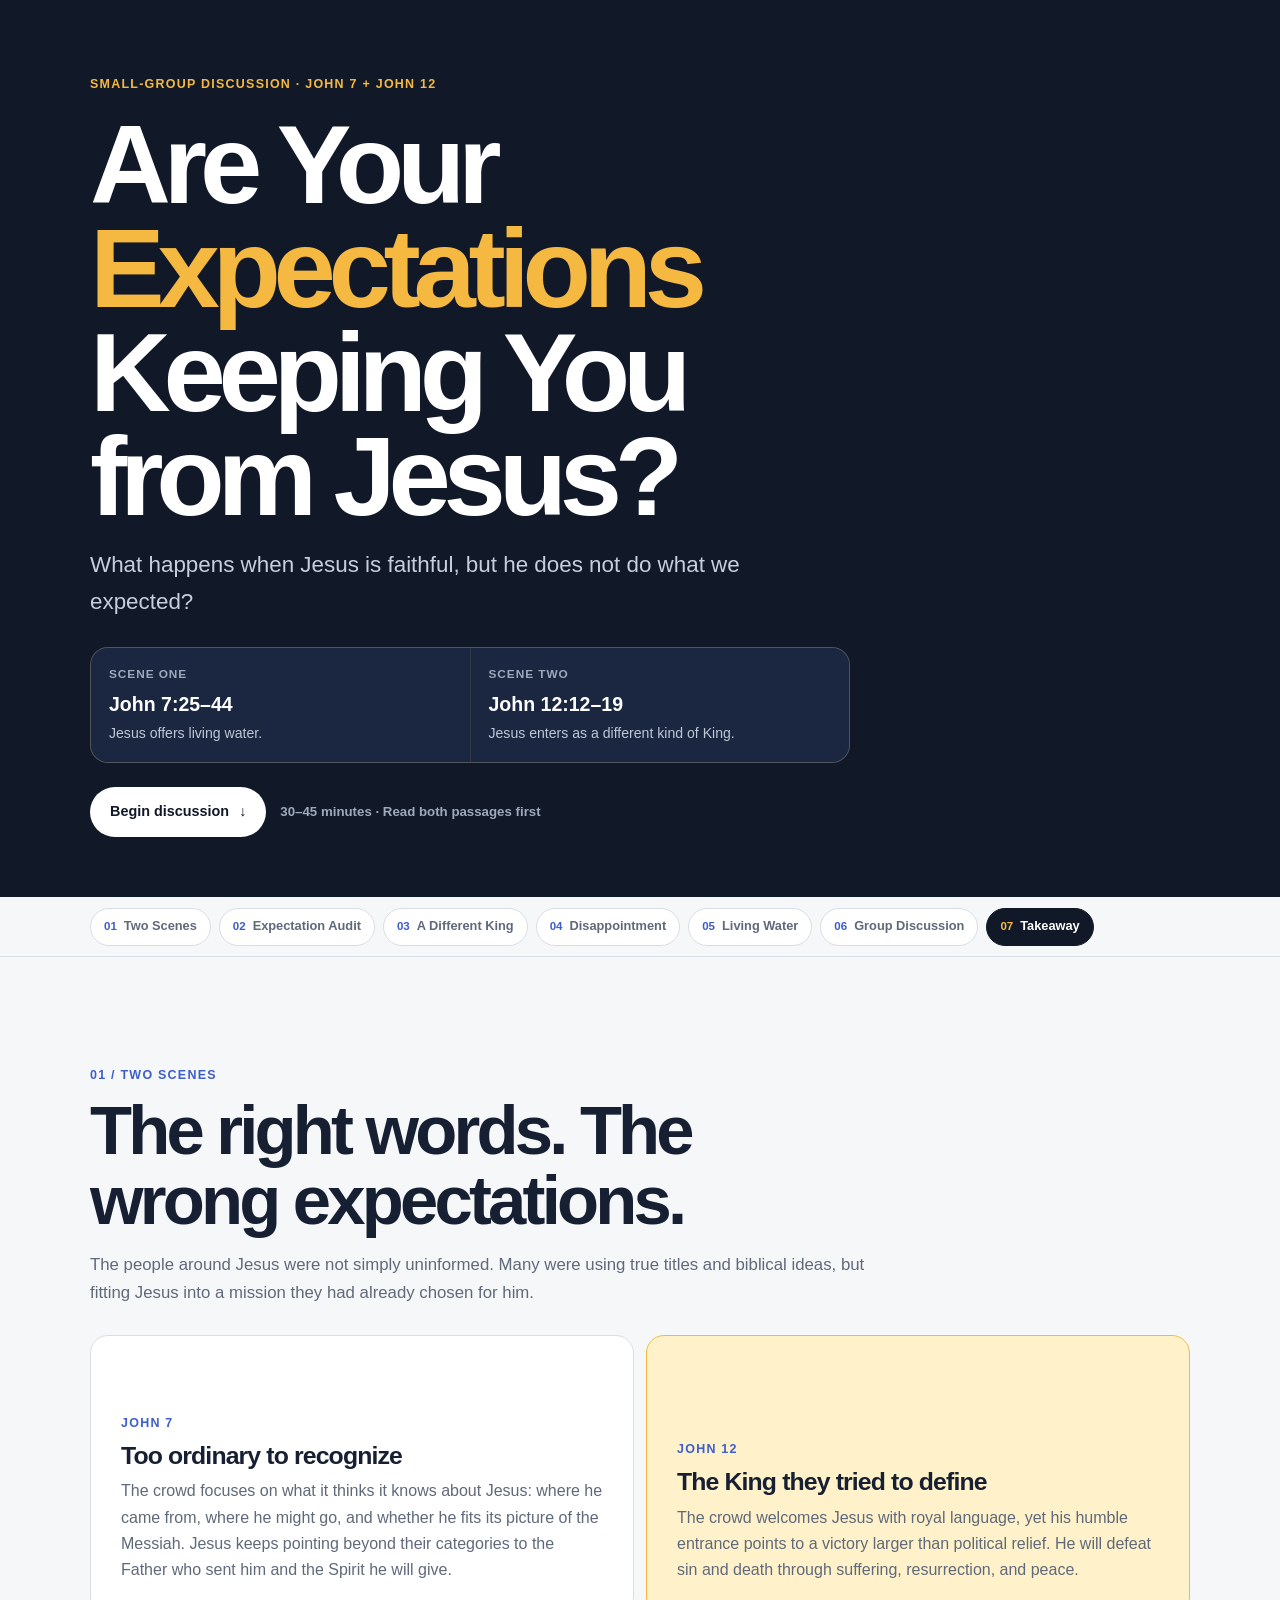
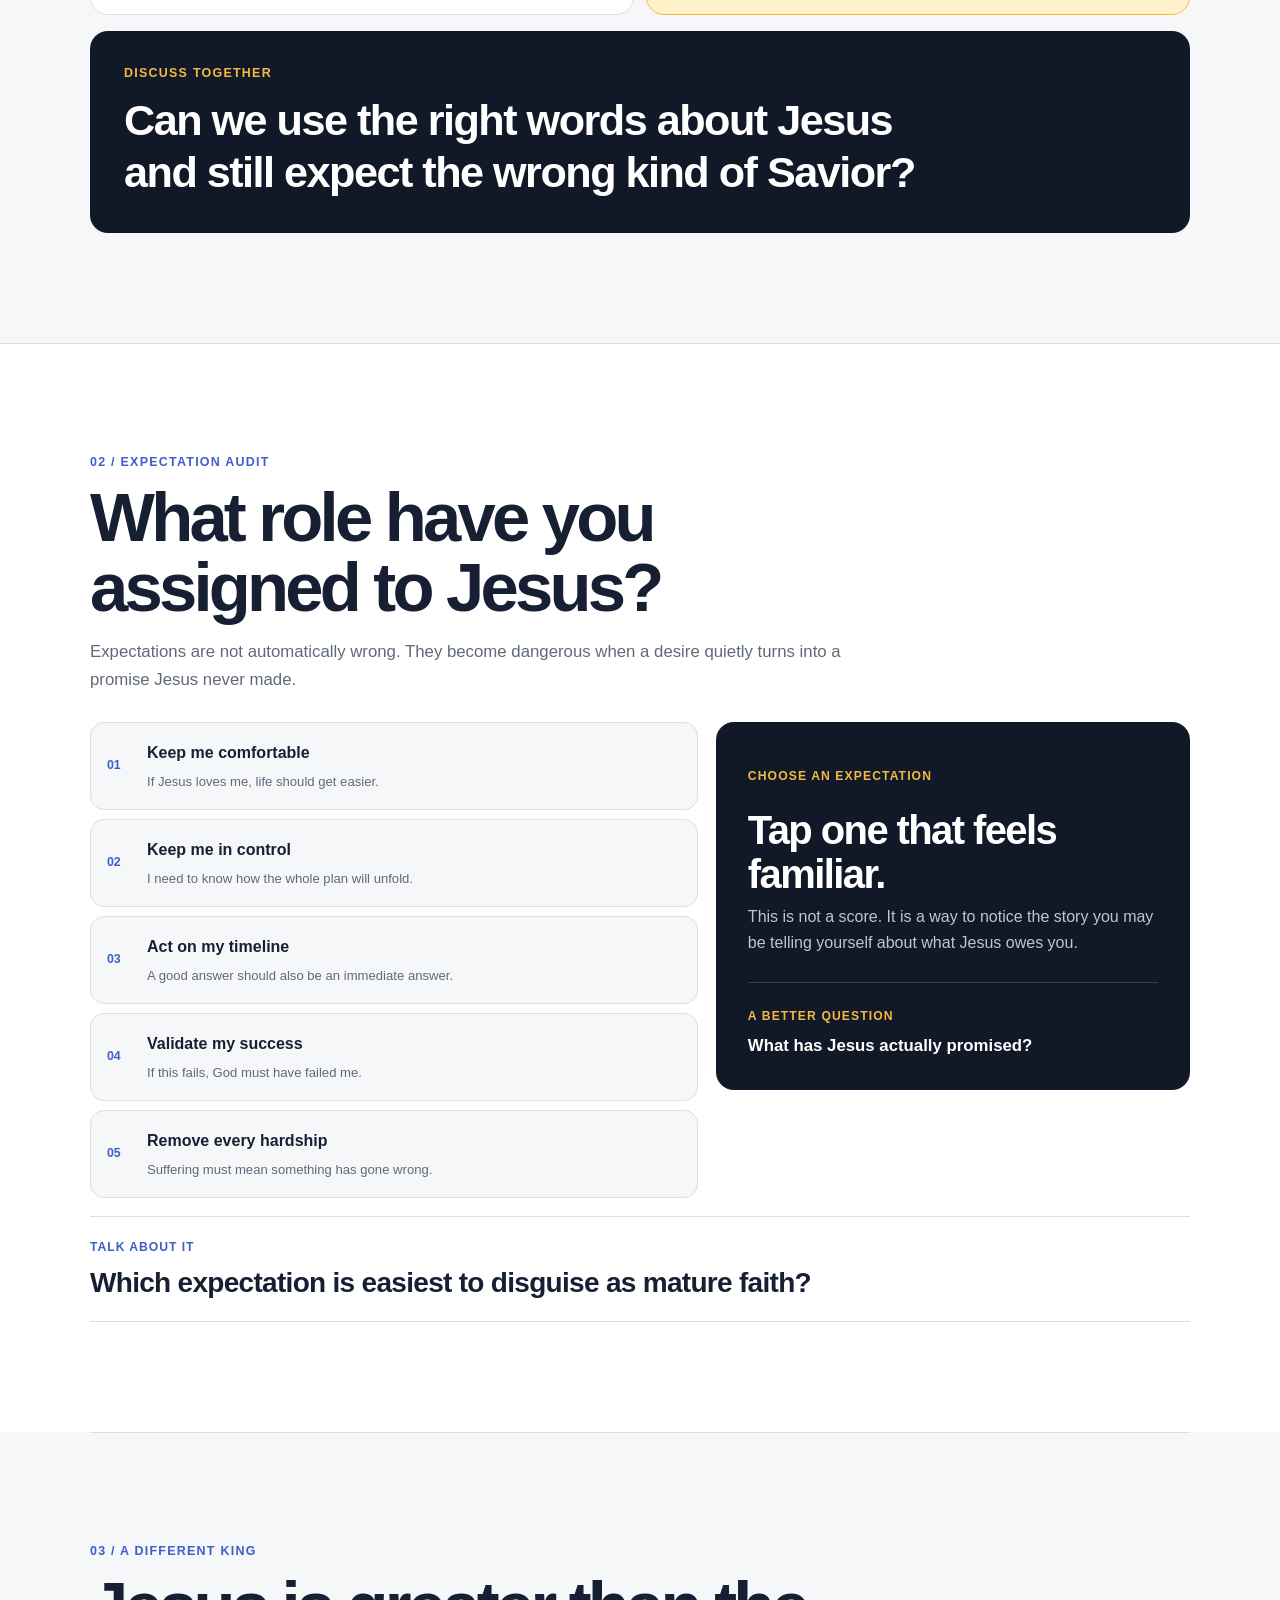
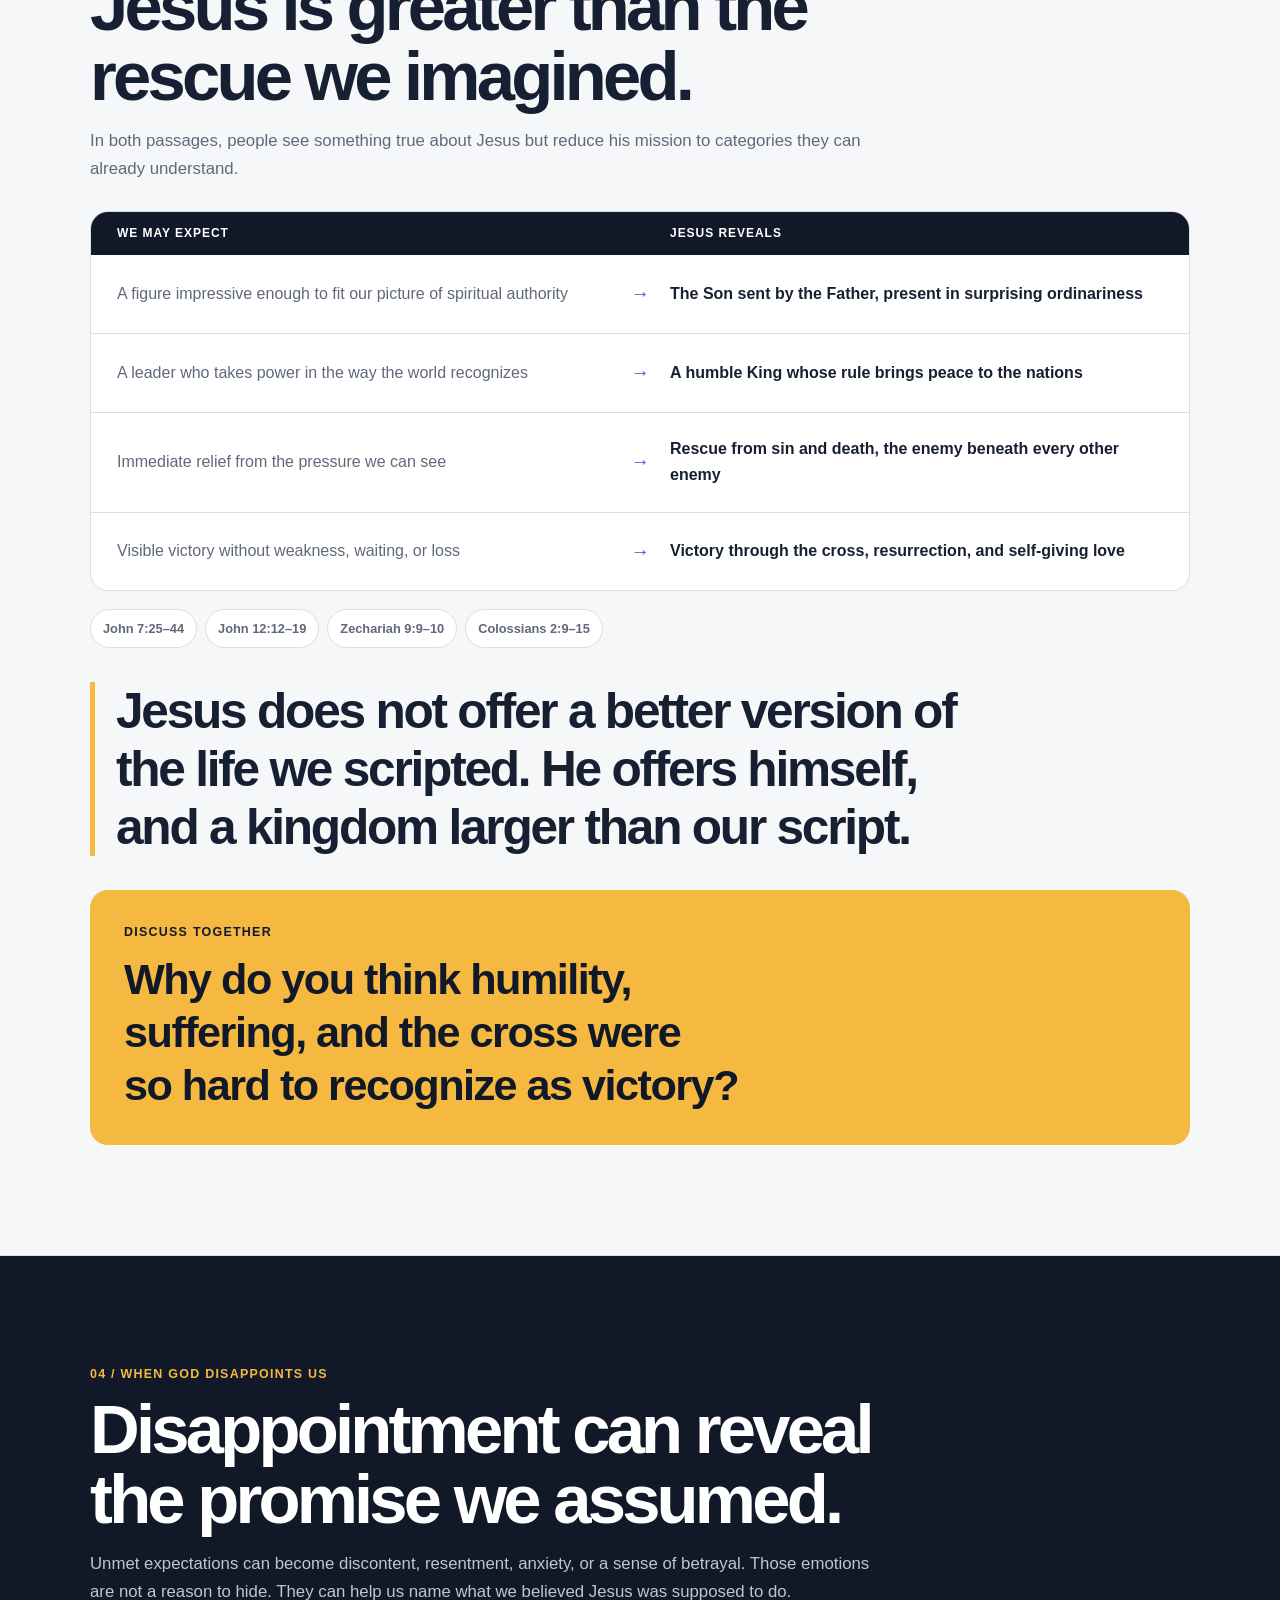
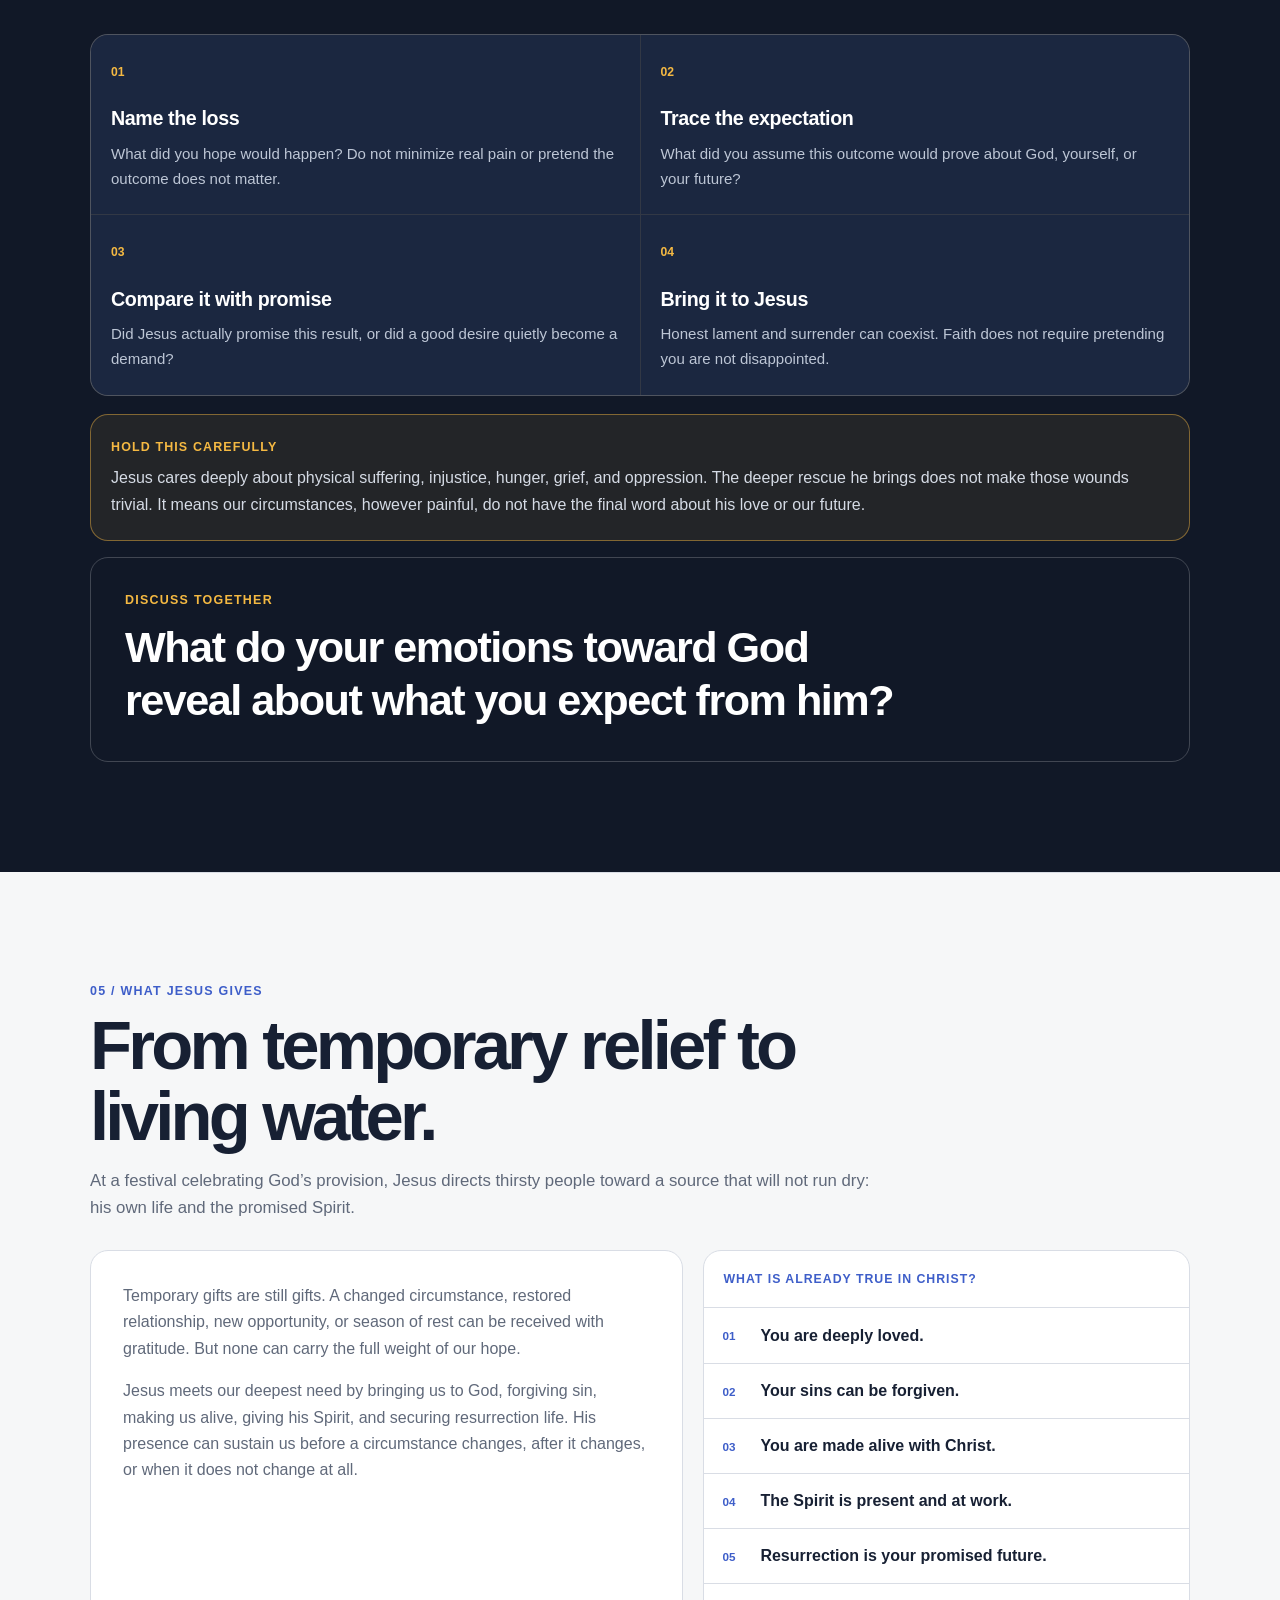
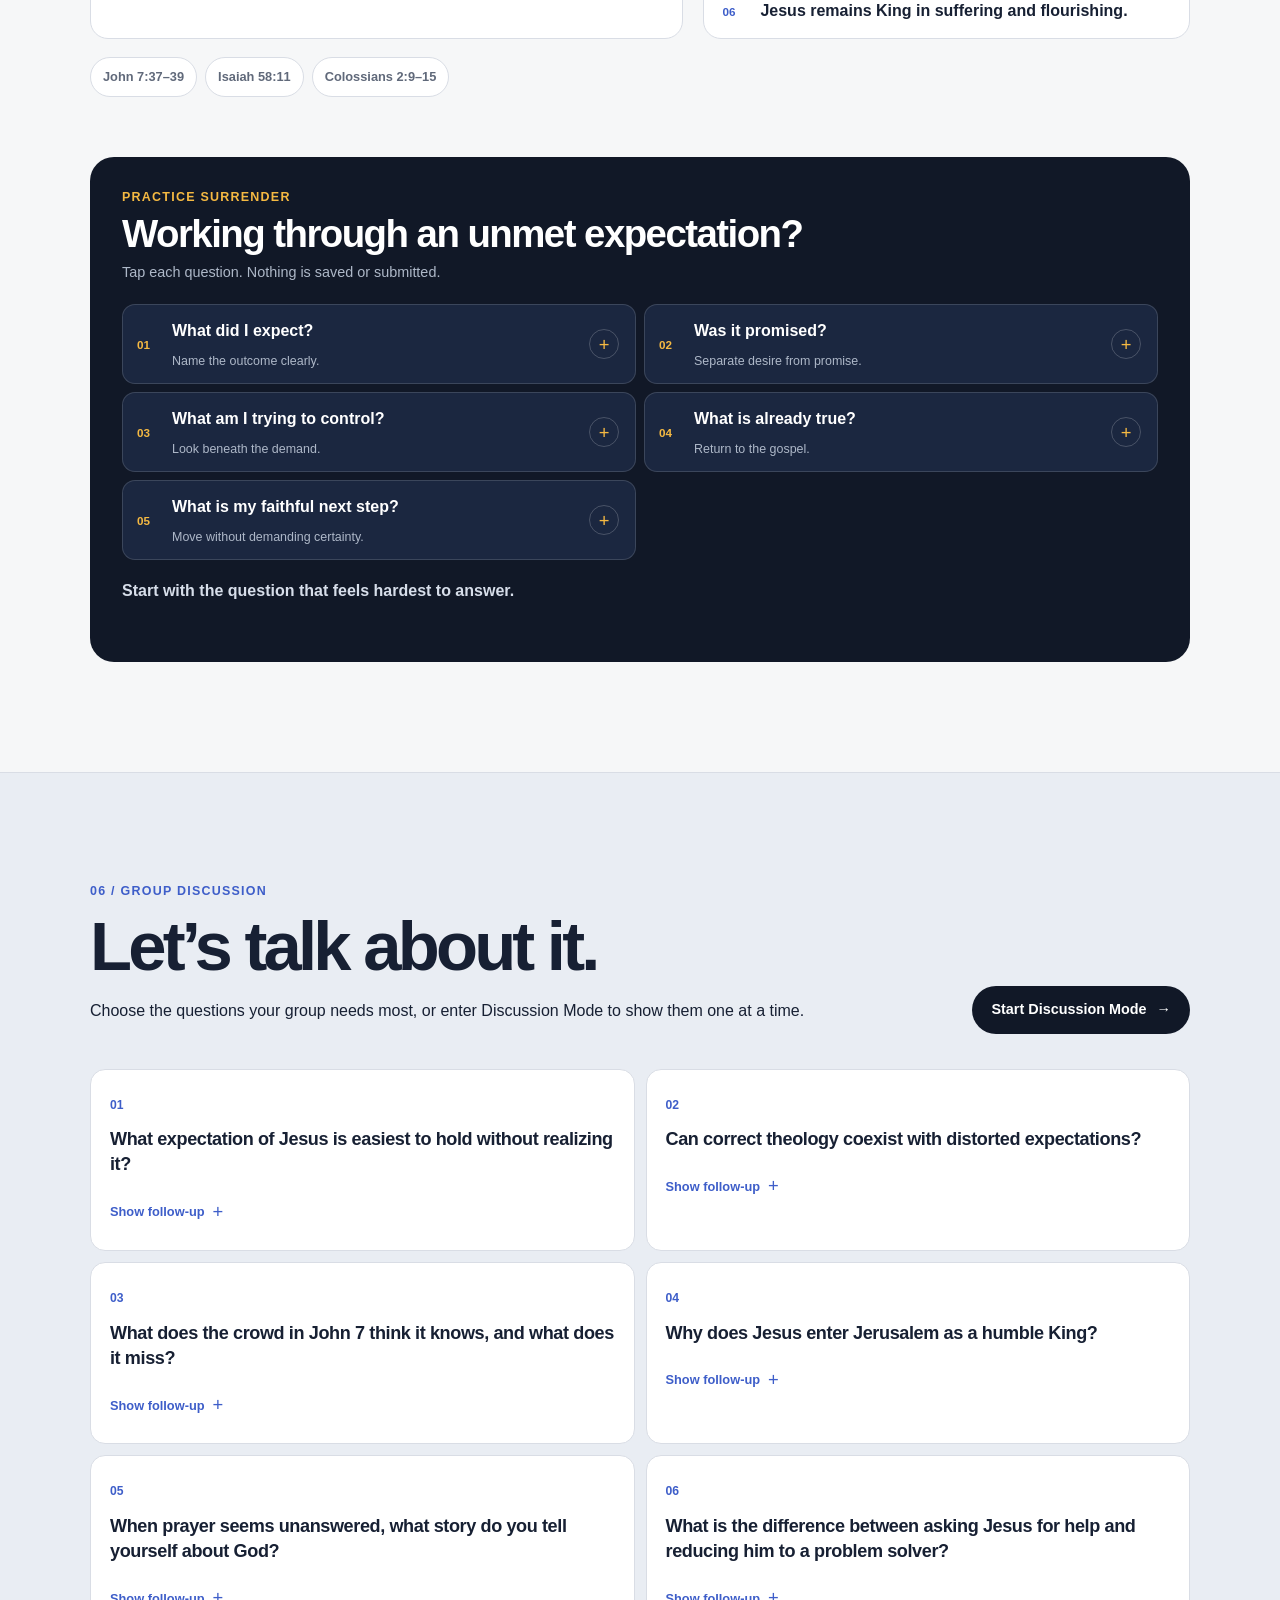
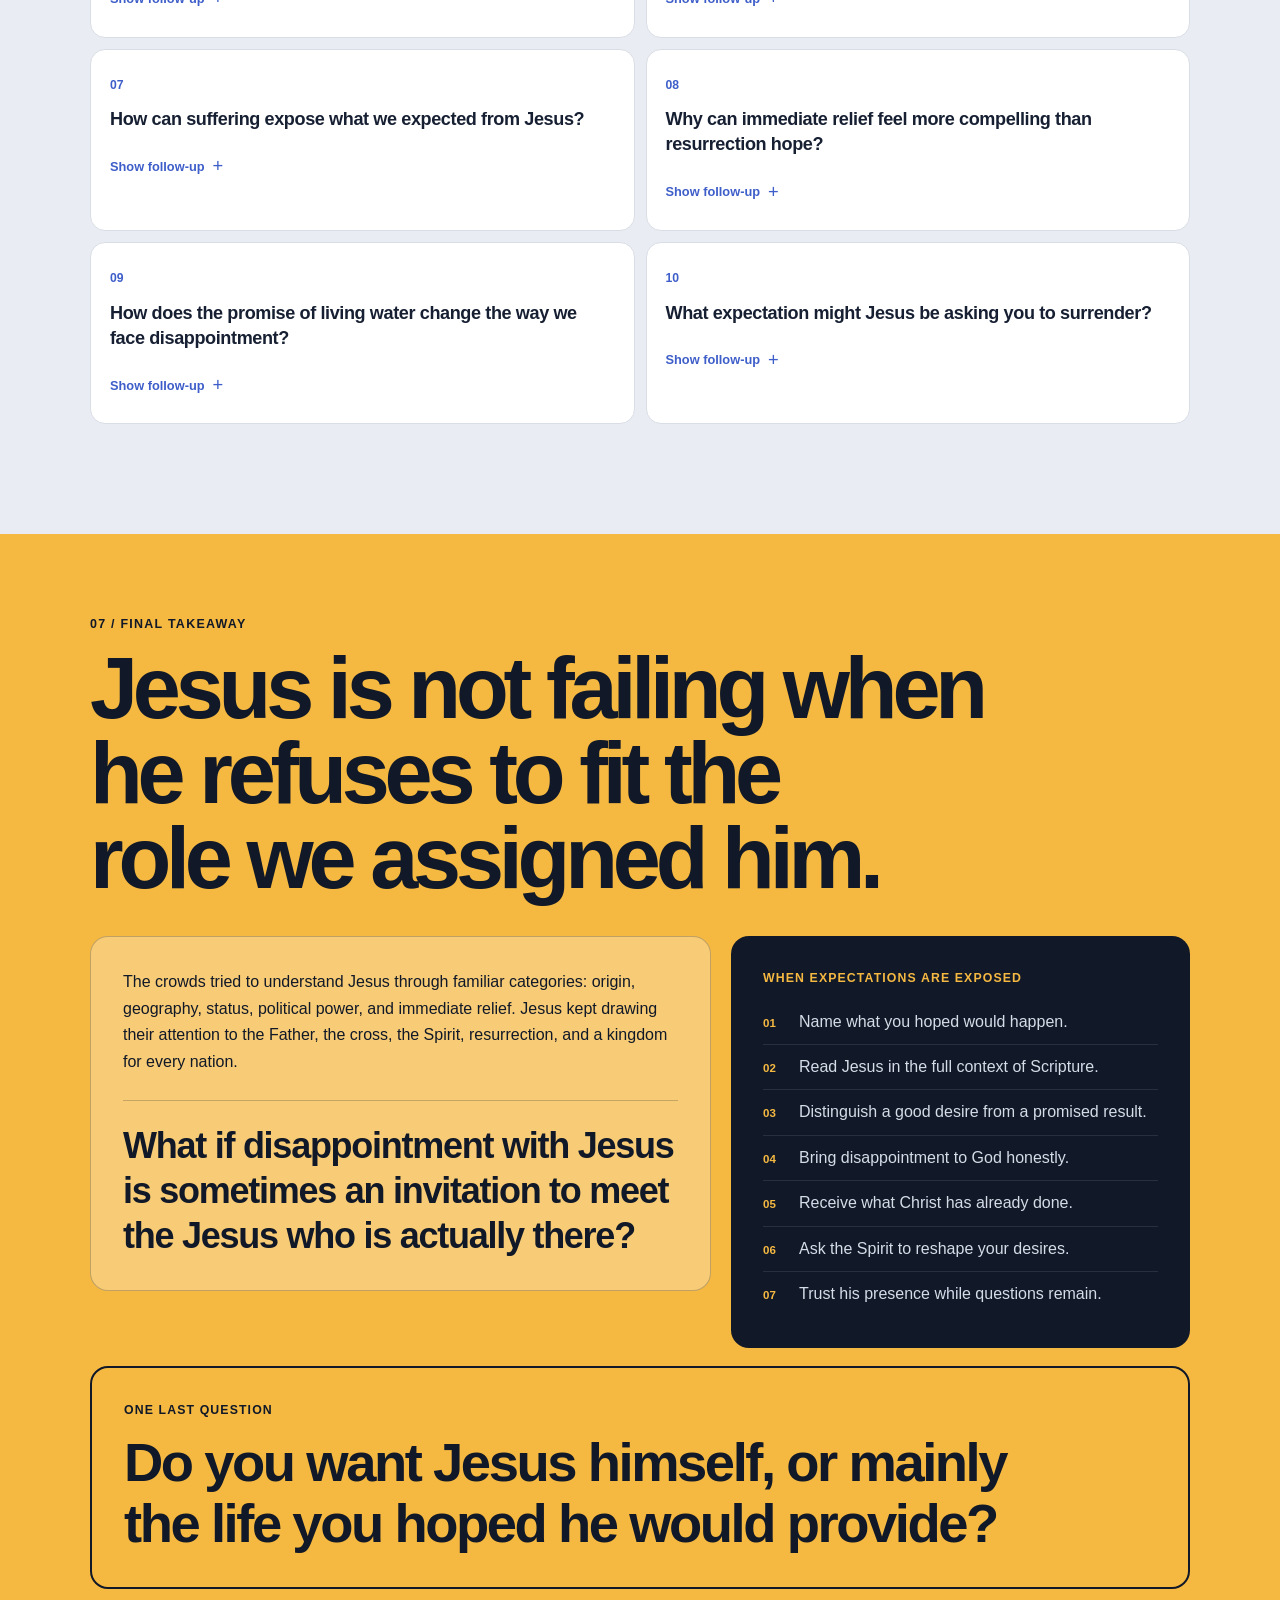
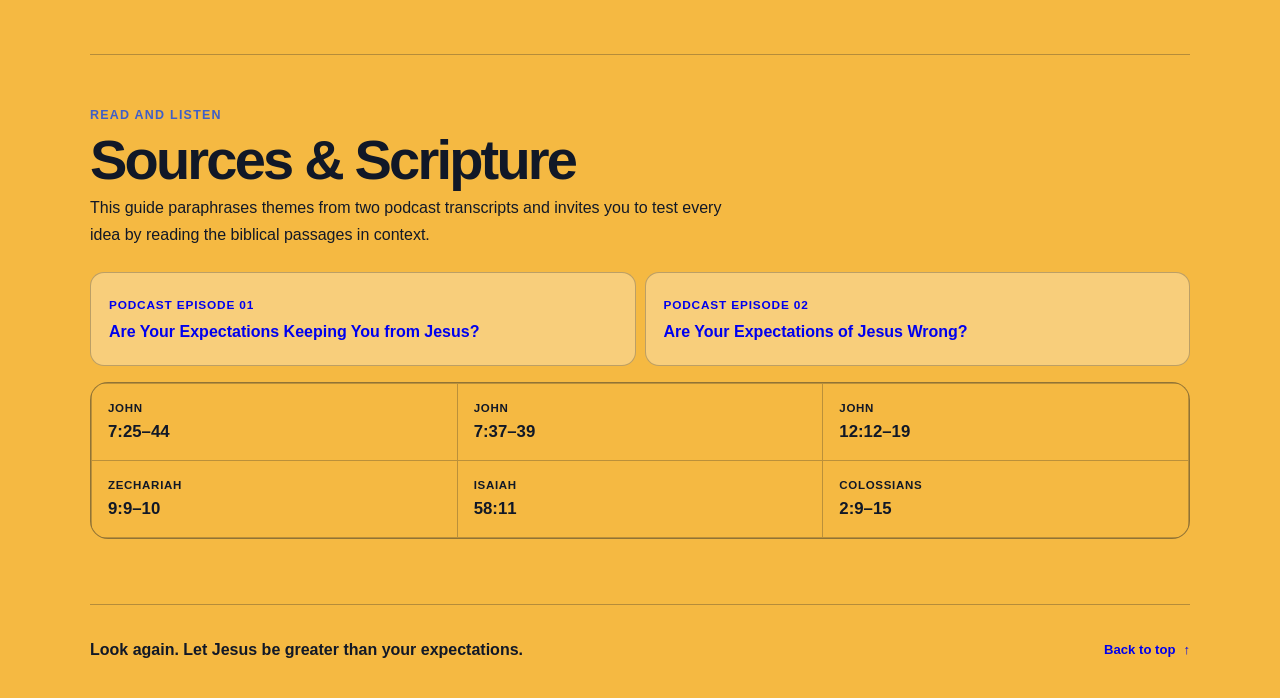
==== index.html @ 72eba35f "Launch expectations and Jesus discussion guide" ====
<!doctype html>
<html lang="en">
  <head>
    <meta charset="utf-8">
    <meta name="viewport" content="width=device-width, initial-scale=1">
    <meta name="theme-color" content="#111827">
    <meta name="description" content="A mobile-first small-group discussion about the expectations we place on Jesus, based on John 7 and John 12.">
    <meta property="og:type" content="website">
    <meta property="og:title" content="Are Your Expectations Keeping You from Jesus?">
    <meta property="og:description" content="A 30–45 minute discussion companion based on John 7 and John 12.">
    <title>Are Your Expectations Keeping You from Jesus?</title>
    <link rel="icon" type="image/svg+xml" href="data:image/svg+xml,%3Csvg xmlns='http://www.w3.org/2000/svg' viewBox='0 0 64 64'%3E%3Crect width='64' height='64' rx='16' fill='%23111827'/%3E%3Cpath d='M17 21h30M17 32h20M17 43h12' stroke='%23f5b942' stroke-width='6' stroke-linecap='round'/%3E%3C/svg%3E">
    <link rel="stylesheet" href="styles.css">
    <script src="script.js" defer></script>
  </head>
  <body>
    <a class="skip-link" href="#two-scenes">Skip to the discussion</a>

    <header class="hero" id="top">
      <div class="hero__inner shell">
        <p class="eyebrow">Small-group discussion · John 7 + John 12</p>
        <h1>Are Your <span>Expectations</span> Keeping You from Jesus?</h1>
        <p class="hero__prompt">What happens when Jesus is faithful, but he does not do what we expected?</p>

        <div class="passage-pair" aria-label="Primary passages">
          <article>
            <span>Scene one</span>
            <strong>John 7:25–44</strong>
            <p>Jesus offers living water.</p>
          </article>
          <article>
            <span>Scene two</span>
            <strong>John 12:12–19</strong>
            <p>Jesus enters as a different kind of King.</p>
          </article>
        </div>

        <div class="hero__actions">
          <a class="button button--light" href="#two-scenes">Begin discussion <span aria-hidden="true">↓</span></a>
          <p>30–45 minutes · Read both passages first</p>
        </div>
      </div>
    </header>

    <nav class="section-nav" aria-label="Discussion sections">
      <div class="reading-progress" aria-hidden="true"><span></span></div>
      <div class="section-nav__scroll shell">
        <a href="#two-scenes" data-nav="two-scenes"><span>01</span> Two Scenes</a>
        <a href="#expectation-audit" data-nav="expectation-audit"><span>02</span> Expectation Audit</a>
        <a href="#different-king" data-nav="different-king"><span>03</span> A Different King</a>
        <a href="#disappointment" data-nav="disappointment"><span>04</span> Disappointment</a>
        <a href="#living-water" data-nav="living-water"><span>05</span> Living Water</a>
        <a href="#group-discussion" data-nav="group-discussion"><span>06</span> Group Discussion</a>
        <a href="#takeaway" data-nav="takeaway"><span>07</span> Takeaway</a>
      </div>
    </nav>

    <main>
      <section class="content-section shell" id="two-scenes" data-section>
        <header class="section-heading">
          <p class="section-number">01 / Two scenes</p>
          <h2>The right words. The wrong expectations.</h2>
          <p>The people around Jesus were not simply uninformed. Many were using true titles and biblical ideas, but fitting Jesus into a mission they had already chosen for him.</p>
        </header>

        <div class="scene-grid">
          <article class="scene-card">
            <p class="scene-card__label">John 7</p>
            <h3>Too ordinary to recognize</h3>
            <p>The crowd focuses on what it thinks it knows about Jesus: where he came from, where he might go, and whether he fits its picture of the Messiah. Jesus keeps pointing beyond their categories to the Father who sent him and the Spirit he will give.</p>
          </article>
          <article class="scene-card scene-card--accent">
            <p class="scene-card__label">John 12</p>
            <h3>The King they tried to define</h3>
            <p>The crowd welcomes Jesus with royal language, yet his humble entrance points to a victory larger than political relief. He will defeat sin and death through suffering, resurrection, and peace.</p>
          </article>
        </div>

        <aside class="big-question">
          <p>Discuss together</p>
          <h3>Can we use the right words about Jesus and still expect the wrong kind of Savior?</h3>
        </aside>
      </section>

      <section class="content-section audit-section" id="expectation-audit" data-section>
        <div class="shell">
          <header class="section-heading">
            <p class="section-number">02 / Expectation audit</p>
            <h2>What role have you assigned to Jesus?</h2>
            <p>Expectations are not automatically wrong. They become dangerous when a desire quietly turns into a promise Jesus never made.</p>
          </header>

          <div class="audit-layout">
            <div class="audit-options" aria-label="Common expectations">
              <button class="audit-option" type="button" data-audit="comfort" aria-pressed="false">
                <span>01</span>
                <strong>Keep me comfortable</strong>
                <small>If Jesus loves me, life should get easier.</small>
              </button>
              <button class="audit-option" type="button" data-audit="control" aria-pressed="false">
                <span>02</span>
                <strong>Keep me in control</strong>
                <small>I need to know how the whole plan will unfold.</small>
              </button>
              <button class="audit-option" type="button" data-audit="timeline" aria-pressed="false">
                <span>03</span>
                <strong>Act on my timeline</strong>
                <small>A good answer should also be an immediate answer.</small>
              </button>
              <button class="audit-option" type="button" data-audit="success" aria-pressed="false">
                <span>04</span>
                <strong>Validate my success</strong>
                <small>If this fails, God must have failed me.</small>
              </button>
              <button class="audit-option" type="button" data-audit="relief" aria-pressed="false">
                <span>05</span>
                <strong>Remove every hardship</strong>
                <small>Suffering must mean something has gone wrong.</small>
              </button>
            </div>

            <aside class="audit-response" aria-live="polite">
              <p class="audit-response__label">Choose an expectation</p>
              <h3 id="audit-title">Tap one that feels familiar.</h3>
              <p id="audit-copy">This is not a score. It is a way to notice the story you may be telling yourself about what Jesus owes you.</p>
              <div class="audit-prompt">
                <span>A better question</span>
                <p id="audit-question">What has Jesus actually promised?</p>
              </div>
            </aside>
          </div>

          <aside class="discussion-prompt">
            <span>Talk about it</span>
            <p>Which expectation is easiest to disguise as mature faith?</p>
          </aside>
        </div>
      </section>

      <section class="content-section shell" id="different-king" data-section>
        <header class="section-heading">
          <p class="section-number">03 / A different King</p>
          <h2>Jesus is greater than the rescue we imagined.</h2>
          <p>In both passages, people see something true about Jesus but reduce his mission to categories they can already understand.</p>
        </header>

        <div class="expectation-contrast" aria-label="Human expectations compared with what Jesus reveals">
          <div class="contrast-heading">
            <p>We may expect</p>
            <p>Jesus reveals</p>
          </div>
          <article>
            <p>A figure impressive enough to fit our picture of spiritual authority</p>
            <span aria-hidden="true">→</span>
            <p>The Son sent by the Father, present in surprising ordinariness</p>
          </article>
          <article>
            <p>A leader who takes power in the way the world recognizes</p>
            <span aria-hidden="true">→</span>
            <p>A humble King whose rule brings peace to the nations</p>
          </article>
          <article>
            <p>Immediate relief from the pressure we can see</p>
            <span aria-hidden="true">→</span>
            <p>Rescue from sin and death, the enemy beneath every other enemy</p>
          </article>
          <article>
            <p>Visible victory without weakness, waiting, or loss</p>
            <span aria-hidden="true">→</span>
            <p>Victory through the cross, resurrection, and self-giving love</p>
          </article>
        </div>

        <div class="reference-strip" aria-label="Scripture references">
          <span>John 7:25–44</span>
          <span>John 12:12–19</span>
          <span>Zechariah 9:9–10</span>
          <span>Colossians 2:9–15</span>
        </div>

        <blockquote class="statement-card">
          <p>Jesus does not offer a better version of the life we scripted. He offers himself, and a kingdom larger than our script.</p>
        </blockquote>

        <aside class="big-question big-question--yellow">
          <p>Discuss together</p>
          <h3>Why do you think humility, suffering, and the cross were so hard to recognize as victory?</h3>
        </aside>
      </section>

      <section class="content-section disappointment-section" id="disappointment" data-section>
        <div class="shell">
          <header class="section-heading section-heading--light">
            <p class="section-number">04 / When God disappoints us</p>
            <h2>Disappointment can reveal the promise we assumed.</h2>
            <p>Unmet expectations can become discontent, resentment, anxiety, or a sense of betrayal. Those emotions are not a reason to hide. They can help us name what we believed Jesus was supposed to do.</p>
          </header>

          <div class="diagnostic-grid">
            <article>
              <span>01</span>
              <h3>Name the loss</h3>
              <p>What did you hope would happen? Do not minimize real pain or pretend the outcome does not matter.</p>
            </article>
            <article>
              <span>02</span>
              <h3>Trace the expectation</h3>
              <p>What did you assume this outcome would prove about God, yourself, or your future?</p>
            </article>
            <article>
              <span>03</span>
              <h3>Compare it with promise</h3>
              <p>Did Jesus actually promise this result, or did a good desire quietly become a demand?</p>
            </article>
            <article>
              <span>04</span>
              <h3>Bring it to Jesus</h3>
              <p>Honest lament and surrender can coexist. Faith does not require pretending you are not disappointed.</p>
            </article>
          </div>

          <aside class="nuance-card">
            <p class="nuance-card__title">Hold this carefully</p>
            <p>Jesus cares deeply about physical suffering, injustice, hunger, grief, and oppression. The deeper rescue he brings does not make those wounds trivial. It means our circumstances, however painful, do not have the final word about his love or our future.</p>
          </aside>

          <aside class="big-question big-question--outline">
            <p>Discuss together</p>
            <h3>What do your emotions toward God reveal about what you expect from him?</h3>
          </aside>
        </div>
      </section>

      <section class="content-section shell" id="living-water" data-section>
        <header class="section-heading">
          <p class="section-number">05 / What Jesus gives</p>
          <h2>From temporary relief to living water.</h2>
          <p>At a festival celebrating God’s provision, Jesus directs thirsty people toward a source that will not run dry: his own life and the promised Spirit.</p>
        </header>

        <div class="living-water-grid">
          <div class="living-water-copy">
            <p>Temporary gifts are still gifts. A changed circumstance, restored relationship, new opportunity, or season of rest can be received with gratitude. But none can carry the full weight of our hope.</p>
            <p>Jesus meets our deepest need by bringing us to God, forgiving sin, making us alive, giving his Spirit, and securing resurrection life. His presence can sustain us before a circumstance changes, after it changes, or when it does not change at all.</p>
          </div>

          <div class="promise-stack" aria-label="Promises to remember">
            <p class="promise-stack__label">What is already true in Christ?</p>
            <div><span>01</span><p>You are deeply loved.</p></div>
            <div><span>02</span><p>Your sins can be forgiven.</p></div>
            <div><span>03</span><p>You are made alive with Christ.</p></div>
            <div><span>04</span><p>The Spirit is present and at work.</p></div>
            <div><span>05</span><p>Resurrection is your promised future.</p></div>
            <div><span>06</span><p>Jesus remains King in suffering and flourishing.</p></div>
          </div>
        </div>

        <div class="reference-strip" aria-label="Scripture references">
          <span>John 7:37–39</span>
          <span>Isaiah 58:11</span>
          <span>Colossians 2:9–15</span>
        </div>

        <div class="surrender-tool" id="surrender-tool">
          <header>
            <p class="section-number">Practice surrender</p>
            <h3>Working through an unmet expectation?</h3>
            <p>Tap each question. Nothing is saved or submitted.</p>
          </header>
          <div class="surrender-list">
            <button type="button" aria-expanded="false" data-surrender="What outcome did I expect, and what did it represent to me?">
              <span>01</span><strong>What did I expect?</strong><small>Name the outcome clearly.</small><i aria-hidden="true">+</i>
            </button>
            <button type="button" aria-expanded="false" data-surrender="Can I find this exact outcome in Jesus’ promises, or did I infer it from what I hoped faith would produce?">
              <span>02</span><strong>Was it promised?</strong><small>Separate desire from promise.</small><i aria-hidden="true">+</i>
            </button>
            <button type="button" aria-expanded="false" data-surrender="What uncertainty, vulnerability, or pain am I trying to avoid controlling?">
              <span>03</span><strong>What am I trying to control?</strong><small>Look beneath the demand.</small><i aria-hidden="true">+</i>
            </button>
            <button type="button" aria-expanded="false" data-surrender="What is already true because of Jesus, even if this situation remains unresolved?">
              <span>04</span><strong>What is already true?</strong><small>Return to the gospel.</small><i aria-hidden="true">+</i>
            </button>
            <button type="button" aria-expanded="false" data-surrender="What would trust, obedience, honesty, or love look like in the next small step?">
              <span>05</span><strong>What is my faithful next step?</strong><small>Move without demanding certainty.</small><i aria-hidden="true">+</i>
            </button>
          </div>
          <p class="surrender-response" aria-live="polite">Start with the question that feels hardest to answer.</p>
        </div>
      </section>

      <section class="content-section group-section" id="group-discussion" data-section>
        <div class="shell">
          <header class="section-heading section-heading--action">
            <div>
              <p class="section-number">06 / Group discussion</p>
              <h2>Let’s talk about it.</h2>
              <p>Choose the questions your group needs most, or enter Discussion Mode to show them one at a time.</p>
            </div>
            <button class="button button--navy" type="button" data-open-discussion>Start Discussion Mode <span aria-hidden="true">→</span></button>
          </header>

          <div class="question-list">
            <article class="question-card" data-question data-followup="How might that expectation shape the way you interpret prayer, success, or suffering?">
              <span>01</span>
              <h3>What expectation of Jesus is easiest to hold without realizing it?</h3>
              <button type="button" aria-expanded="false">Show follow-up <i aria-hidden="true">+</i></button>
              <p hidden></p>
            </article>
            <article class="question-card" data-question data-followup="What is the difference between knowing a true statement about Jesus and actually allowing that truth to redefine your hopes?">
              <span>02</span>
              <h3>Can correct theology coexist with distorted expectations?</h3>
              <button type="button" aria-expanded="false">Show follow-up <i aria-hidden="true">+</i></button>
              <p hidden></p>
            </article>
            <article class="question-card" data-question data-followup="Where do confidence, familiarity, or incomplete biblical knowledge make us less curious about who Jesus really is?">
              <span>03</span>
              <h3>What does the crowd in John 7 think it knows, and what does it miss?</h3>
              <button type="button" aria-expanded="false">Show follow-up <i aria-hidden="true">+</i></button>
              <p hidden></p>
            </article>
            <article class="question-card" data-question data-followup="How does the donkey challenge ordinary ideas about power, leadership, and victory?">
              <span>04</span>
              <h3>Why does Jesus enter Jerusalem as a humble King?</h3>
              <button type="button" aria-expanded="false">Show follow-up <i aria-hidden="true">+</i></button>
              <p hidden></p>
            </article>
            <article class="question-card" data-question data-followup="Do you tend to conclude that God is distant, displeased, powerless, or simply late? What feeds that conclusion?">
              <span>05</span>
              <h3>When prayer seems unanswered, what story do you tell yourself about God?</h3>
              <button type="button" aria-expanded="false">Show follow-up <i aria-hidden="true">+</i></button>
              <p hidden></p>
            </article>
            <article class="question-card" data-question data-followup="How can we ask boldly for help while remaining open to a form of faithfulness we did not predict?">
              <span>06</span>
              <h3>What is the difference between asking Jesus for help and reducing him to a problem solver?</h3>
              <button type="button" aria-expanded="false">Show follow-up <i aria-hidden="true">+</i></button>
              <p hidden></p>
            </article>
            <article class="question-card" data-question data-followup="Which expectations only become visible when something important is delayed, denied, or taken away?">
              <span>07</span>
              <h3>How can suffering expose what we expected from Jesus?</h3>
              <button type="button" aria-expanded="false">Show follow-up <i aria-hidden="true">+</i></button>
              <p hidden></p>
            </article>
            <article class="question-card" data-question data-followup="What makes a future promise feel less concrete than a present circumstance, and how might the church help?">
              <span>08</span>
              <h3>Why can immediate relief feel more compelling than resurrection hope?</h3>
              <button type="button" aria-expanded="false">Show follow-up <i aria-hidden="true">+</i></button>
              <p hidden></p>
            </article>
            <article class="question-card" data-question data-followup="What practices help you receive strength from God’s presence instead of waiting for circumstances to supply it?">
              <span>09</span>
              <h3>How does the promise of living water change the way we face disappointment?</h3>
              <button type="button" aria-expanded="false">Show follow-up <i aria-hidden="true">+</i></button>
              <p hidden></p>
            </article>
            <article class="question-card" data-question data-followup="What would it look like to release that expectation without pretending the desire itself does not matter?">
              <span>10</span>
              <h3>What expectation might Jesus be asking you to surrender?</h3>
              <button type="button" aria-expanded="false">Show follow-up <i aria-hidden="true">+</i></button>
              <p hidden></p>
            </article>
          </div>
        </div>
      </section>

      <section class="takeaway-section" id="takeaway" data-section>
        <div class="shell">
          <header class="takeaway-heading">
            <p class="section-number">07 / Final takeaway</p>
            <h2>Jesus is not failing when he refuses to fit the role we assigned him.</h2>
          </header>

          <div class="takeaway-grid">
            <div class="takeaway-copy">
              <p>The crowds tried to understand Jesus through familiar categories: origin, geography, status, political power, and immediate relief. Jesus kept drawing their attention to the Father, the cross, the Spirit, resurrection, and a kingdom for every nation.</p>
              <blockquote>What if disappointment with Jesus is sometimes an invitation to meet the Jesus who is actually there?</blockquote>
            </div>
            <div class="response-list">
              <p>When expectations are exposed</p>
              <ol>
                <li><span>01</span> Name what you hoped would happen.</li>
                <li><span>02</span> Read Jesus in the full context of Scripture.</li>
                <li><span>03</span> Distinguish a good desire from a promised result.</li>
                <li><span>04</span> Bring disappointment to God honestly.</li>
                <li><span>05</span> Receive what Christ has already done.</li>
                <li><span>06</span> Ask the Spirit to reshape your desires.</li>
                <li><span>07</span> Trust his presence while questions remain.</li>
              </ol>
            </div>
          </div>

          <aside class="final-question">
            <p>One last question</p>
            <h3>Do you want Jesus himself, or mainly the life you hoped he would provide?</h3>
          </aside>

          <div class="source-section">
            <div>
              <p class="section-number">Read and listen</p>
              <h2>Sources &amp; Scripture</h2>
              <p>This guide paraphrases themes from two podcast transcripts and invites you to test every idea by reading the biblical passages in context.</p>
            </div>
            <div class="source-links">
              <a href="https://open.spotify.com/episode/4uU2cak8Fb0qN85AEAZH0h" target="_blank" rel="noopener noreferrer">
                <span>Podcast episode 01</span>
                <strong>Are Your Expectations Keeping You from Jesus?</strong>
              </a>
              <a href="https://open.spotify.com/episode/0w5wZ7ObjXWcQy190wBcOq" target="_blank" rel="noopener noreferrer">
                <span>Podcast episode 02</span>
                <strong>Are Your Expectations of Jesus Wrong?</strong>
              </a>
            </div>
            <ul class="scripture-list">
              <li><span>John</span><strong>7:25–44</strong></li>
              <li><span>John</span><strong>7:37–39</strong></li>
              <li><span>John</span><strong>12:12–19</strong></li>
              <li><span>Zechariah</span><strong>9:9–10</strong></li>
              <li><span>Isaiah</span><strong>58:11</strong></li>
              <li><span>Colossians</span><strong>2:9–15</strong></li>
            </ul>
          </div>

          <footer class="site-footer">
            <p>Look again. Let Jesus be greater than your expectations.</p>
            <a href="#top">Back to top <span aria-hidden="true">↑</span></a>
          </footer>
        </div>
      </section>
    </main>

    <dialog class="discussion-dialog" id="discussion-dialog" aria-labelledby="dialog-question">
      <div class="dialog-layout">
        <header>
          <div>
            <p>Discussion Mode</p>
            <span id="dialog-count">Question 1 of 10</span>
          </div>
          <button type="button" data-close-discussion aria-label="Exit Discussion Mode">×</button>
        </header>
        <div class="dialog-progress" aria-hidden="true"><span></span></div>
        <div class="dialog-question">
          <p>Talk about it</p>
          <h2 id="dialog-question" tabindex="-1"></h2>
          <button type="button" class="dialog-followup" aria-expanded="false">Show a deeper follow-up <i aria-hidden="true">+</i></button>
          <p id="dialog-followup" hidden></p>
        </div>
        <footer>
          <button type="button" class="button button--outline" data-dialog-prev>← Previous</button>
          <button type="button" class="button button--navy" data-dialog-next>Next →</button>
        </footer>
      </div>
    </dialog>

    <noscript><p class="noscript">The full guide is available, but interactive prompts and Discussion Mode require JavaScript.</p></noscript>
  </body>
</html>
---- styles.css ----
:root {
  color-scheme: light;
  --navy: #111827;
  --navy-soft: #1b2740;
  --paper: #f6f7f8;
  --white: #ffffff;
  --soft: #e9edf3;
  --ink: #172033;
  --muted: #60697a;
  --line: #d9dde5;
  --yellow: #f5b942;
  --yellow-soft: #fff2ca;
  --blue: #3e5ec9;
  --radius: 18px;
  --shell: 1100px;
  --font: Inter, ui-sans-serif, -apple-system, BlinkMacSystemFont, "Segoe UI", sans-serif;
}

*,
*::before,
*::after {
  box-sizing: border-box;
}

html {
  scroll-behavior: smooth;
}

body {
  margin: 0;
  background: var(--paper);
  color: var(--ink);
  font-family: var(--font);
  font-size: 16px;
  line-height: 1.65;
  -webkit-font-smoothing: antialiased;
}

body.dialog-open {
  overflow: hidden;
}

button,
a {
  -webkit-tap-highlight-color: transparent;
}

button {
  font: inherit;
}

.shell {
  width: min(100% - 34px, var(--shell));
  margin-inline: auto;
}

.skip-link {
  position: fixed;
  z-index: 100;
  top: 10px;
  left: 10px;
  transform: translateY(-160%);
  padding: 10px 14px;
  border-radius: 10px;
  background: var(--yellow);
  color: var(--navy);
  font-weight: 800;
}

.skip-link:focus {
  transform: translateY(0);
}

.hero {
  min-height: min(760px, 100svh);
  display: grid;
  align-items: center;
  overflow: hidden;
  background: var(--navy);
  color: var(--white);
}

.hero__inner {
  padding-block: 54px 44px;
}

.eyebrow,
.section-number,
.scene-card__label,
.big-question > p {
  margin: 0;
  color: var(--yellow);
  font-size: 0.78rem;
  font-weight: 800;
  letter-spacing: 0.1em;
  line-height: 1.35;
  text-transform: uppercase;
}

.hero h1 {
  max-width: 940px;
  margin: 20px 0 18px;
  font-size: clamp(2.8rem, 12.8vw, 7rem);
  font-weight: 760;
  letter-spacing: -0.065em;
  line-height: 0.93;
  text-wrap: balance;
}

.hero h1 span {
  position: relative;
  color: var(--yellow);
}

.hero h1 span::after {
  content: "";
  position: absolute;
  right: 0;
  bottom: 0.08em;
  left: 0;
  height: 0.055em;
  background: currentColor;
  transform: rotate(-1.2deg);
}

.hero__prompt {
  max-width: 650px;
  margin: 0 0 26px;
  color: #c7cfdd;
  font-size: clamp(1.05rem, 4.4vw, 1.4rem);
}

.passage-pair {
  max-width: 760px;
  display: grid;
  gap: 1px;
  overflow: hidden;
  border: 1px solid rgba(255, 255, 255, 0.14);
  border-radius: var(--radius);
  background: rgba(255, 255, 255, 0.14);
}

.passage-pair article {
  padding: 17px 18px;
  background: var(--navy-soft);
}

.passage-pair span,
.passage-pair strong,
.passage-pair p {
  display: block;
}

.passage-pair span {
  color: #9ea9bc;
  font-size: 0.74rem;
  font-weight: 800;
  letter-spacing: 0.08em;
  text-transform: uppercase;
}

.passage-pair strong {
  margin-top: 3px;
  font-size: 1.22rem;
}

.passage-pair p {
  margin: 2px 0 0;
  color: #bec7d6;
  font-size: 0.88rem;
}

.hero__actions {
  display: flex;
  flex-direction: column;
  align-items: flex-start;
  gap: 14px;
  margin-top: 24px;
}

.hero__actions > p {
  margin: 0;
  color: #9ea9bc;
  font-size: 0.83rem;
  font-weight: 650;
}

.button {
  min-height: 48px;
  display: inline-flex;
  align-items: center;
  justify-content: center;
  gap: 10px;
  border: 1px solid transparent;
  border-radius: 999px;
  padding: 12px 19px;
  font-size: 0.9rem;
  font-weight: 800;
  text-decoration: none;
}

.button--light {
  background: var(--white);
  color: var(--navy);
}

.button--navy {
  border: 0;
  background: var(--navy);
  color: #ffffff;
  cursor: pointer;
}

.button--outline {
  border-color: var(--line);
  background: transparent;
  color: var(--ink);
  cursor: pointer;
}

.button:focus-visible,
.section-nav a:focus-visible,
.audit-option:focus-visible,
.surrender-list button:focus-visible,
.question-card button:focus-visible,
.discussion-dialog button:focus-visible,
.source-links a:focus-visible {
  outline: 3px solid var(--yellow);
  outline-offset: 3px;
}

.section-nav {
  position: sticky;
  z-index: 50;
  top: 0;
  height: 60px;
  border-bottom: 1px solid var(--line);
  background: color-mix(in srgb, var(--paper) 92%, transparent);
  -webkit-backdrop-filter: blur(16px);
  backdrop-filter: blur(16px);
}

.reading-progress {
  position: absolute;
  right: 0;
  bottom: 0;
  left: 0;
  height: 2px;
}

.reading-progress span {
  display: block;
  width: 0;
  height: 100%;
  background: var(--blue);
}

.section-nav__scroll {
  height: 100%;
  display: flex;
  align-items: center;
  gap: 8px;
  overflow-x: auto;
  scrollbar-width: none;
  scroll-snap-type: x proximity;
}

.section-nav__scroll::-webkit-scrollbar {
  display: none;
}

.section-nav a {
  min-height: 38px;
  flex: 0 0 auto;
  display: inline-flex;
  align-items: center;
  gap: 7px;
  border: 1px solid var(--line);
  border-radius: 999px;
  padding: 8px 13px;
  background: var(--white);
  color: var(--muted);
  font-size: 0.8rem;
  font-weight: 750;
  line-height: 1;
  scroll-snap-align: center;
  text-decoration: none;
}

.section-nav a span {
  color: var(--blue);
  font-size: 0.72rem;
}

.section-nav a[aria-current="true"] {
  border-color: var(--navy);
  background: var(--navy);
  color: #ffffff;
}

.section-nav a[aria-current="true"] span {
  color: var(--yellow);
}

.content-section {
  padding-block: 82px;
  scroll-margin-top: 74px;
}

.content-section + .content-section {
  border-top: 1px solid var(--line);
}

.section-heading {
  max-width: 790px;
  margin-bottom: 28px;
}

.section-heading h2 {
  margin: 12px 0 15px;
  font-size: clamp(2rem, 8vw, 4.3rem);
  letter-spacing: -0.055em;
  line-height: 1.02;
}

.section-heading > p:last-child {
  margin: 0;
  color: var(--muted);
  font-size: 1.05rem;
}

.section-number {
  color: var(--blue);
}

.scene-grid {
  display: grid;
  gap: 12px;
}

.scene-card {
  min-height: 280px;
  display: flex;
  flex-direction: column;
  justify-content: flex-end;
  padding: 24px 21px;
  border: 1px solid var(--line);
  border-radius: var(--radius);
  background: var(--white);
}

.scene-card--accent {
  border-color: var(--yellow);
  background: var(--yellow-soft);
}

.scene-card__label {
  color: var(--blue);
}

.scene-card h3 {
  margin: 10px 0 9px;
  font-size: 1.55rem;
  letter-spacing: -0.035em;
  line-height: 1.1;
}

.scene-card p:last-child {
  margin: 0;
  color: var(--muted);
}

.big-question {
  margin-top: 16px;
  padding: 26px 22px;
  border-radius: var(--radius);
  background: var(--navy);
  color: var(--white);
}

.big-question h3 {
  max-width: 820px;
  margin: 12px 0 0;
  font-size: clamp(1.55rem, 6vw, 2.7rem);
  letter-spacing: -0.035em;
  line-height: 1.22;
  text-wrap: balance;
}

.audit-section {
  background: var(--white);
}

.audit-layout {
  display: grid;
  gap: 18px;
}

.audit-options {
  display: grid;
  gap: 9px;
}

.audit-option {
  width: 100%;
  min-height: 88px;
  display: grid;
  grid-template-columns: 32px 1fr;
  align-items: center;
  column-gap: 8px;
  border: 1px solid var(--line);
  border-radius: 14px;
  padding: 15px 16px;
  background: var(--paper);
  color: var(--ink);
  cursor: pointer;
  text-align: left;
  transition: border-color 160ms ease, background-color 160ms ease, transform 160ms ease;
}

.audit-option:hover {
  transform: translateY(-1px);
}

.audit-option[aria-pressed="true"] {
  border-color: var(--yellow);
  background: var(--yellow-soft);
}

.audit-option > span {
  grid-row: 1 / 3;
  color: var(--blue);
  font-size: 0.77rem;
  font-weight: 800;
}

.audit-option strong,
.audit-option small {
  display: block;
}

.audit-option strong {
  font-size: 1rem;
}

.audit-option small {
  color: var(--muted);
  font-size: 0.82rem;
  line-height: 1.45;
}

.audit-response {
  min-height: 330px;
  display: flex;
  flex-direction: column;
  justify-content: flex-end;
  padding: 26px 22px;
  border-radius: var(--radius);
  background: var(--navy);
  color: #ffffff;
}

.audit-response__label,
.audit-prompt span {
  color: var(--yellow);
  font-size: 0.76rem;
  font-weight: 800;
  letter-spacing: 0.09em;
  text-transform: uppercase;
}

.audit-response h3 {
  margin: 10px 0 8px;
  font-size: clamp(1.6rem, 6vw, 2.5rem);
  letter-spacing: -0.04em;
  line-height: 1.1;
}

.audit-response > p:not(.audit-response__label) {
  margin: 0;
  color: #bdc6d5;
}

.audit-prompt {
  margin-top: 25px;
  padding-top: 19px;
  border-top: 1px solid rgba(255, 255, 255, 0.16);
}

.audit-prompt p {
  margin: 6px 0 0;
  font-size: 1.05rem;
  font-weight: 700;
  line-height: 1.4;
}

.discussion-prompt {
  display: grid;
  gap: 8px;
  margin-top: 18px;
  padding: 20px 0;
  border-block: 1px solid var(--line);
}

.discussion-prompt span {
  color: var(--blue);
  font-size: 0.76rem;
  font-weight: 800;
  letter-spacing: 0.08em;
  text-transform: uppercase;
}

.discussion-prompt p {
  margin: 0;
  font-size: clamp(1.25rem, 4.8vw, 1.75rem);
  font-weight: 680;
  letter-spacing: -0.025em;
  line-height: 1.3;
}

.expectation-contrast {
  overflow: hidden;
  border: 1px solid var(--line);
  border-radius: var(--radius);
  background: var(--line);
}

.contrast-heading {
  display: none;
}

.expectation-contrast article {
  display: grid;
  justify-items: start;
  gap: 8px;
  padding: 22px 20px;
  background: var(--white);
}

.expectation-contrast article + article {
  margin-top: 1px;
}

.expectation-contrast article p {
  margin: 0;
}

.expectation-contrast article p:first-child {
  color: var(--muted);
}

.expectation-contrast article p:last-child {
  font-weight: 720;
}

.expectation-contrast article > span {
  color: var(--blue);
  font-size: 1.2rem;
  transform: rotate(90deg);
}

.reference-strip {
  display: flex;
  flex-wrap: wrap;
  gap: 8px;
  margin-top: 18px;
}

.reference-strip span {
  min-height: 36px;
  display: inline-flex;
  align-items: center;
  border: 1px solid var(--line);
  border-radius: 999px;
  padding: 8px 12px;
  background: var(--white);
  color: var(--muted);
  font-size: 0.8rem;
  font-weight: 740;
}

.statement-card {
  margin: 34px 0;
  padding: 0 0 0 21px;
  border-left: 5px solid var(--yellow);
}

.statement-card p {
  max-width: 850px;
  margin: 0;
  font-size: clamp(1.65rem, 6vw, 3.1rem);
  font-weight: 710;
  letter-spacing: -0.045em;
  line-height: 1.17;
}

.big-question--yellow {
  background: var(--yellow);
  color: var(--navy);
}

.big-question--yellow > p {
  color: var(--navy);
}

.disappointment-section {
  border-top: 0;
  background: var(--navy);
  color: #ffffff;
}

.section-heading--light > p:last-child {
  color: #bdc6d5;
}

.section-heading--light .section-number {
  color: var(--yellow);
}

.diagnostic-grid {
  display: grid;
  gap: 1px;
  overflow: hidden;
  border: 1px solid rgba(255, 255, 255, 0.14);
  border-radius: var(--radius);
  background: rgba(255, 255, 255, 0.14);
}

.diagnostic-grid article {
  padding: 23px 20px;
  background: var(--navy-soft);
}

.diagnostic-grid span {
  color: var(--yellow);
  font-size: 0.76rem;
  font-weight: 800;
}

.diagnostic-grid h3 {
  margin: 18px 0 7px;
  font-size: 1.23rem;
  letter-spacing: -0.02em;
}

.diagnostic-grid p {
  margin: 0;
  color: #bdc6d5;
  font-size: 0.94rem;
}

.nuance-card {
  margin-top: 18px;
  padding: 22px 20px;
  border: 1px solid rgba(245, 185, 66, 0.45);
  border-radius: var(--radius);
  background: rgba(245, 185, 66, 0.08);
}

.nuance-card p {
  margin: 0;
}

.nuance-card__title {
  margin-bottom: 8px !important;
  color: var(--yellow);
  font-size: 0.78rem;
  font-weight: 800;
  letter-spacing: 0.09em;
  text-transform: uppercase;
}

.nuance-card p:last-child {
  color: #d5dbe5;
}

.big-question--outline {
  border: 1px solid rgba(255, 255, 255, 0.2);
  background: transparent;
}

.living-water-grid {
  display: grid;
  gap: 20px;
}

.living-water-copy {
  padding: 24px 21px;
  border: 1px solid var(--line);
  border-radius: var(--radius);
  background: var(--white);
}

.living-water-copy p {
  margin: 0;
  color: var(--muted);
}

.living-water-copy p + p {
  margin-top: 16px;
}

.promise-stack {
  overflow: hidden;
  border: 1px solid var(--line);
  border-radius: var(--radius);
  background: var(--white);
}

.promise-stack__label {
  margin: 0;
  padding: 18px 19px;
  border-bottom: 1px solid var(--line);
  color: var(--blue);
  font-size: 0.77rem;
  font-weight: 800;
  letter-spacing: 0.08em;
  text-transform: uppercase;
}

.promise-stack > div {
  min-height: 55px;
  display: grid;
  grid-template-columns: 30px 1fr;
  align-items: center;
  gap: 8px;
  padding: 10px 18px;
}

.promise-stack > div + div {
  border-top: 1px solid var(--line);
}

.promise-stack span {
  color: var(--blue);
  font-size: 0.73rem;
  font-weight: 800;
}

.promise-stack p {
  margin: 0;
  font-weight: 680;
}

.surrender-tool {
  margin-top: 60px;
  padding: 25px 21px;
  border-radius: 24px;
  background: var(--navy);
  color: #ffffff;
}

.surrender-tool > header h3 {
  margin: 8px 0 5px;
  font-size: clamp(1.55rem, 5.5vw, 2.4rem);
  letter-spacing: -0.04em;
  line-height: 1.1;
}

.surrender-tool > header > p:last-child {
  margin: 0 0 20px;
  color: #aeb8c8;
  font-size: 0.9rem;
}

.surrender-tool .section-number {
  color: var(--yellow);
}

.surrender-list {
  display: grid;
  gap: 8px;
}

.surrender-list button {
  min-height: 80px;
  display: grid;
  grid-template-columns: 27px 1fr 32px;
  align-items: center;
  gap: 8px;
  border: 1px solid rgba(255, 255, 255, 0.14);
  border-radius: 13px;
  padding: 13px 14px;
  background: var(--navy-soft);
  color: #ffffff;
  cursor: pointer;
  text-align: left;
}

.surrender-list button[aria-expanded="true"] {
  border-color: var(--yellow);
  background: #26334d;
}

.surrender-list button > span {
  grid-row: 1 / 3;
  color: var(--yellow);
  font-size: 0.73rem;
  font-weight: 800;
}

.surrender-list strong,
.surrender-list small {
  display: block;
}

.surrender-list small {
  color: #aeb8c8;
  font-size: 0.78rem;
  line-height: 1.4;
}

.surrender-list i {
  grid-column: 3;
  grid-row: 1 / 3;
  width: 30px;
  height: 30px;
  display: grid;
  place-items: center;
  border: 1px solid rgba(255, 255, 255, 0.2);
  border-radius: 50%;
  color: var(--yellow);
  font-size: 1.15rem;
  font-style: normal;
  transition: transform 160ms ease;
}

.surrender-list button[aria-expanded="true"] i {
  transform: rotate(45deg);
}

.surrender-response {
  min-height: 52px;
  margin: 18px 0 0;
  color: #d7deea;
  font-size: 1rem;
  font-weight: 650;
}

.group-section {
  background: var(--soft);
}

.section-heading--action .button {
  margin-top: 22px;
}

.question-list {
  display: grid;
  gap: 11px;
}

.question-card {
  padding: 21px 19px;
  border: 1px solid var(--line);
  border-radius: 15px;
  background: var(--white);
}

.question-card > span {
  color: var(--blue);
  font-size: 0.76rem;
  font-weight: 800;
}

.question-card h3 {
  margin: 10px 0 8px;
  font-size: 1.13rem;
  letter-spacing: -0.022em;
  line-height: 1.4;
}

.question-card button,
.dialog-followup {
  min-height: 44px;
  display: inline-flex;
  align-items: center;
  gap: 8px;
  margin: 4px 0 -5px;
  border: 0;
  padding: 7px 0;
  background: transparent;
  color: var(--blue);
  cursor: pointer;
  font-size: 0.8rem;
  font-weight: 800;
}

.question-card button i,
.dialog-followup i {
  font-size: 1.15rem;
  font-style: normal;
  font-weight: 500;
  transition: transform 160ms ease;
}

.question-card button[aria-expanded="true"] i,
.dialog-followup[aria-expanded="true"] i {
  transform: rotate(45deg);
}

.question-card > p {
  margin: 13px 0 0;
  padding-top: 13px;
  border-top: 1px solid var(--line);
  color: var(--muted);
}

.takeaway-section {
  padding-block: 82px 26px;
  scroll-margin-top: 60px;
  background: var(--yellow);
  color: var(--navy);
}

.takeaway-heading {
  max-width: 980px;
  margin-bottom: 36px;
}

.takeaway-heading .section-number {
  color: var(--navy);
}

.takeaway-heading h2 {
  margin: 13px 0 0;
  font-size: clamp(2.25rem, 9vw, 5.4rem);
  letter-spacing: -0.06em;
  line-height: 0.98;
  text-wrap: balance;
}

.takeaway-grid {
  display: grid;
  gap: 20px;
}

.takeaway-copy {
  padding: 24px 21px;
  border: 1px solid rgba(17, 24, 39, 0.24);
  border-radius: var(--radius);
  background: rgba(255, 255, 255, 0.28);
}

.takeaway-copy > p {
  margin: 0;
}

.takeaway-copy blockquote {
  margin: 25px 0 0;
  padding-top: 22px;
  border-top: 1px solid rgba(17, 24, 39, 0.22);
  font-size: clamp(1.45rem, 5.4vw, 2.25rem);
  font-weight: 740;
  letter-spacing: -0.035em;
  line-height: 1.25;
}

.response-list {
  padding: 23px 20px;
  border-radius: var(--radius);
  background: var(--navy);
  color: #ffffff;
}

.response-list > p {
  margin: 0 0 11px;
  color: var(--yellow);
  font-size: 0.77rem;
  font-weight: 800;
  letter-spacing: 0.09em;
  text-transform: uppercase;
}

.response-list ol {
  margin: 0;
  padding: 0;
  list-style: none;
}

.response-list li {
  min-height: 43px;
  display: grid;
  grid-template-columns: 28px 1fr;
  align-items: baseline;
  gap: 8px;
  padding-block: 9px;
  color: #d5dce8;
}

.response-list li + li {
  border-top: 1px solid rgba(255, 255, 255, 0.1);
}

.response-list li span {
  color: var(--yellow);
  font-size: 0.72rem;
  font-weight: 800;
}

.final-question {
  margin-top: 18px;
  padding: 30px 22px;
  border: 2px solid var(--navy);
  border-radius: var(--radius);
}

.final-question p {
  margin: 0;
  font-size: 0.77rem;
  font-weight: 800;
  letter-spacing: 0.09em;
  text-transform: uppercase;
}

.final-question h3 {
  max-width: 900px;
  margin: 12px 0 0;
  font-size: clamp(1.75rem, 6.5vw, 3.4rem);
  letter-spacing: -0.045em;
  line-height: 1.12;
}

.source-section {
  margin-top: 65px;
  padding-top: 52px;
  border-top: 1px solid rgba(17, 24, 39, 0.28);
}

.source-section > div:first-child h2 {
  margin: 9px 0 7px;
  font-size: clamp(2rem, 7vw, 3.5rem);
  letter-spacing: -0.05em;
  line-height: 1;
}

.source-section > div:first-child > p:last-child {
  max-width: 650px;
  margin: 0;
}

.source-links {
  display: grid;
  gap: 9px;
  margin-top: 24px;
}

.source-links a {
  min-height: 94px;
  display: flex;
  flex-direction: column;
  justify-content: center;
  border: 1px solid rgba(17, 24, 39, 0.26);
  border-radius: 14px;
  padding: 16px 18px;
  background: rgba(255, 255, 255, 0.3);
  text-decoration: none;
  transition: background-color 160ms ease, transform 160ms ease;
}

.source-links a:hover {
  background: rgba(255, 255, 255, 0.55);
  transform: translateY(-1px);
}

.source-links span {
  font-size: 0.74rem;
  font-weight: 800;
  letter-spacing: 0.07em;
  text-transform: uppercase;
}

.source-links strong {
  margin-top: 5px;
  line-height: 1.35;
}

.scripture-list {
  display: grid;
  grid-template-columns: repeat(2, 1fr);
  gap: 1px;
  overflow: hidden;
  margin: 16px 0 0;
  padding: 1px;
  border: 1px solid rgba(17, 24, 39, 0.25);
  border-radius: var(--radius);
  background: rgba(17, 24, 39, 0.25);
  list-style: none;
}

.scripture-list li {
  min-height: 76px;
  display: flex;
  flex-direction: column;
  justify-content: center;
  padding: 14px 16px;
  background: var(--yellow);
}

.scripture-list span {
  font-size: 0.72rem;
  font-weight: 800;
  letter-spacing: 0.06em;
  text-transform: uppercase;
}

.scripture-list strong {
  font-size: 1.05rem;
}

.site-footer {
  display: flex;
  flex-direction: column;
  align-items: flex-start;
  gap: 20px;
  margin-top: 65px;
  padding-top: 23px;
  border-top: 1px solid rgba(17, 24, 39, 0.28);
}

.site-footer p {
  margin: 0;
  font-weight: 720;
}

.site-footer a {
  min-height: 44px;
  display: inline-flex;
  align-items: center;
  gap: 8px;
  font-size: 0.82rem;
  font-weight: 800;
  text-decoration: none;
}

.discussion-dialog {
  width: 100%;
  max-width: none;
  height: 100%;
  max-height: none;
  margin: 0;
  border: 0;
  padding: 0;
  background: var(--paper);
  color: var(--ink);
}

.discussion-dialog::backdrop {
  background: rgba(5, 9, 18, 0.8);
}

.dialog-layout {
  min-height: 100%;
  display: grid;
  grid-template-rows: auto auto 1fr auto;
}

.dialog-layout > header,
.dialog-question,
.dialog-layout > footer {
  width: min(100% - 34px, 880px);
  margin-inline: auto;
}

.dialog-layout > header {
  min-height: 82px;
  display: flex;
  align-items: center;
  justify-content: space-between;
  gap: 18px;
}

.dialog-layout > header p {
  margin: 0;
  color: var(--blue);
  font-size: 0.77rem;
  font-weight: 800;
  letter-spacing: 0.09em;
  text-transform: uppercase;
}

.dialog-layout > header span {
  color: var(--muted);
  font-size: 0.78rem;
  font-weight: 650;
}

.dialog-layout > header button {
  width: 46px;
  height: 46px;
  display: grid;
  place-items: center;
  border: 1px solid var(--line);
  border-radius: 50%;
  background: transparent;
  color: var(--ink);
  cursor: pointer;
  font-size: 1.65rem;
  line-height: 1;
}

.dialog-progress {
  height: 3px;
  background: var(--line);
}

.dialog-progress span {
  display: block;
  width: 10%;
  height: 100%;
  background: var(--yellow);
  transition: width 180ms ease;
}

.dialog-question {
  display: flex;
  flex-direction: column;
  justify-content: center;
  padding-block: 40px;
}

.dialog-question > p:first-child {
  margin: 0;
  color: var(--blue);
  font-size: 0.77rem;
  font-weight: 800;
  letter-spacing: 0.09em;
  text-transform: uppercase;
}

.dialog-question h2 {
  max-width: 850px;
  margin: 14px 0 18px;
  font-size: clamp(2rem, 8vw, 4.4rem);
  letter-spacing: -0.055em;
  line-height: 1.08;
  text-wrap: balance;
}

.dialog-followup {
  align-self: flex-start;
  color: var(--blue);
}

#dialog-followup {
  max-width: 700px;
  margin: 20px 0 0;
  padding-top: 18px;
  border-top: 1px solid var(--line);
  color: var(--muted);
  font-size: clamp(1.08rem, 4vw, 1.35rem);
}

.dialog-layout > footer {
  min-height: 88px;
  display: grid;
  grid-template-columns: 1fr 1fr;
  align-items: center;
  gap: 9px;
  padding-block: 14px;
  border-top: 1px solid var(--line);
}

.dialog-layout > footer .button {
  width: 100%;
}

.dialog-layout > footer .button:disabled {
  cursor: not-allowed;
  opacity: 0.38;
}

.noscript {
  position: fixed;
  z-index: 100;
  right: 12px;
  bottom: 12px;
  left: 12px;
  margin: 0;
  padding: 12px 14px;
  border-radius: 12px;
  background: var(--navy);
  color: #ffffff;
  font-size: 0.85rem;
}

@media (min-width: 650px) {
  .shell {
    width: min(100% - 56px, var(--shell));
  }

  .hero__inner {
    padding-block: 76px 60px;
  }

  .passage-pair,
  .scene-grid {
    grid-template-columns: repeat(2, 1fr);
  }

  .hero__actions {
    flex-direction: row;
    align-items: center;
  }

  .content-section {
    padding-block: 110px;
  }

  .scene-card {
    padding: 30px;
  }

  .big-question {
    padding: 34px;
  }

  .audit-response {
    padding: 32px;
  }

  .expectation-contrast article {
    grid-template-columns: 1fr 32px 1fr;
    align-items: center;
    justify-items: stretch;
    gap: 14px;
    padding: 23px 26px;
  }

  .expectation-contrast article > span {
    text-align: center;
    transform: none;
  }

  .contrast-heading {
    display: grid;
    grid-template-columns: 1fr 32px 1fr;
    gap: 14px;
    padding: 12px 26px;
    background: var(--navy);
    color: #ffffff;
  }

  .contrast-heading p {
    margin: 0;
    font-size: 0.75rem;
    font-weight: 800;
    letter-spacing: 0.08em;
    text-transform: uppercase;
  }

  .contrast-heading p:last-child {
    grid-column: 3;
  }

  .diagnostic-grid,
  .question-list {
    grid-template-columns: repeat(2, 1fr);
  }

  .living-water-copy,
  .surrender-tool {
    padding: 32px;
  }

  .surrender-list {
    grid-template-columns: repeat(2, 1fr);
  }

  .takeaway-copy,
  .response-list,
  .final-question {
    padding: 32px;
  }

  .source-links,
  .takeaway-grid {
    grid-template-columns: repeat(2, 1fr);
  }

  .scripture-list {
    grid-template-columns: repeat(3, 1fr);
  }

  .site-footer {
    flex-direction: row;
    align-items: center;
    justify-content: space-between;
  }

  .dialog-layout > header,
  .dialog-question,
  .dialog-layout > footer {
    width: min(100% - 64px, 880px);
  }
}

@media (min-width: 880px) {
  .audit-layout {
    grid-template-columns: minmax(0, 1fr) minmax(340px, 0.78fr);
    align-items: start;
  }

  .audit-response {
    position: sticky;
    top: 82px;
  }

  .living-water-grid {
    grid-template-columns: minmax(0, 1fr) minmax(360px, 0.82fr);
  }

  .section-heading--action {
    max-width: none;
    display: flex;
    align-items: flex-end;
    justify-content: space-between;
    gap: 38px;
  }

  .section-heading--action > div {
    max-width: 760px;
  }

  .section-heading--action .button {
    flex: 0 0 auto;
    margin-bottom: 7px;
  }

  .takeaway-grid {
    grid-template-columns: minmax(0, 1.15fr) minmax(360px, 0.85fr);
    align-items: start;
  }
}

@media (prefers-color-scheme: dark) {
  :root {
    color-scheme: dark;
    --paper: #0e1523;
    --white: #172033;
    --soft: #121b2c;
    --ink: #f0f3f8;
    --muted: #aeb7c7;
    --line: #344056;
    --yellow-soft: #3c321c;
    --blue: #8ca7ff;
  }

  .hero,
  .disappointment-section,
  .surrender-tool,
  .response-list {
    background: #090f1b;
  }

  .section-nav a[aria-current="true"],
  .audit-response,
  .big-question {
    background: #080e19;
  }

  .big-question--yellow,
  .takeaway-section {
    background: var(--yellow);
    color: var(--navy);
  }

  .scripture-list li {
    background: var(--yellow);
    color: var(--navy);
  }
}

@media (prefers-reduced-motion: reduce) {
  html {
    scroll-behavior: auto;
  }

  *,
  *::before,
  *::after {
    transition-duration: 0.01ms !important;
  }
}

@media print {
  .section-nav,
  .button,
  .question-card button,
  .discussion-dialog,
  .site-footer a {
    display: none !important;
  }

  .hero {
    min-height: auto;
  }

  .hero__inner,
  .content-section,
  .takeaway-section {
    padding-block: 34px;
  }
}
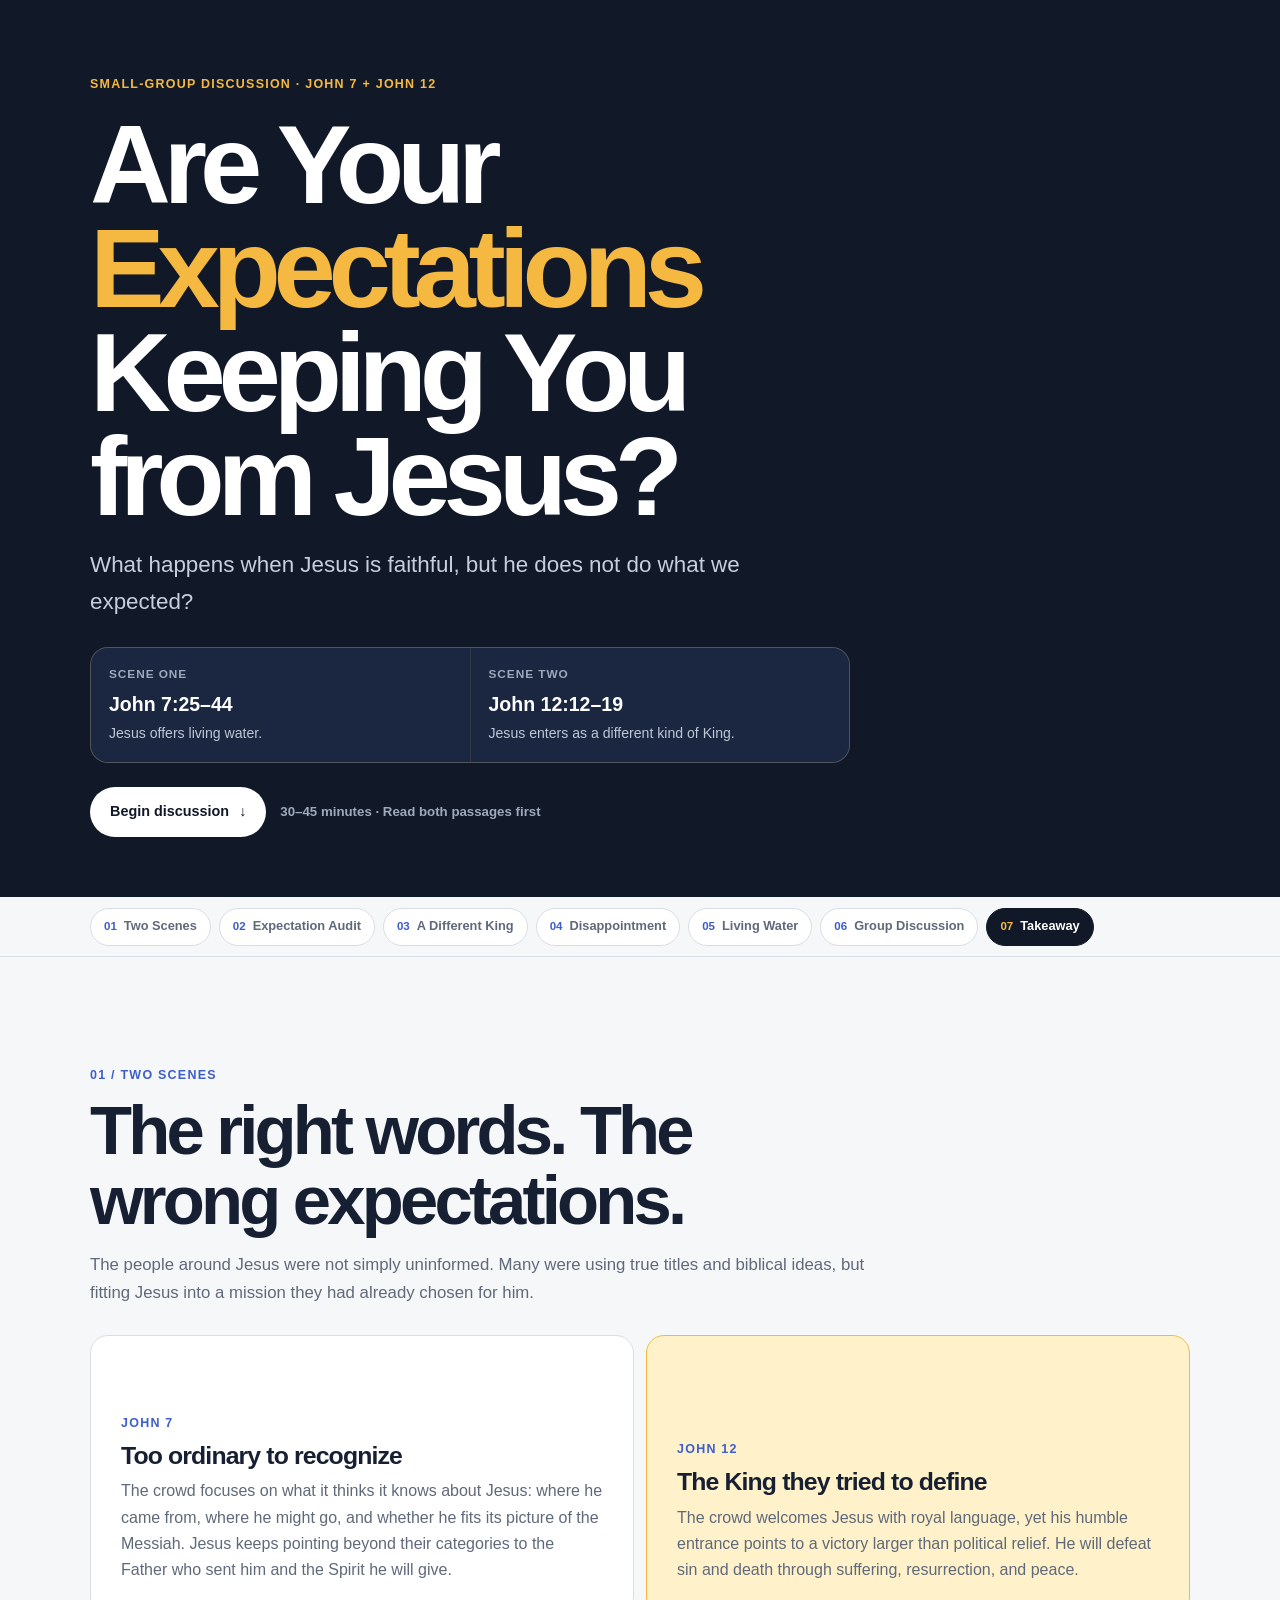
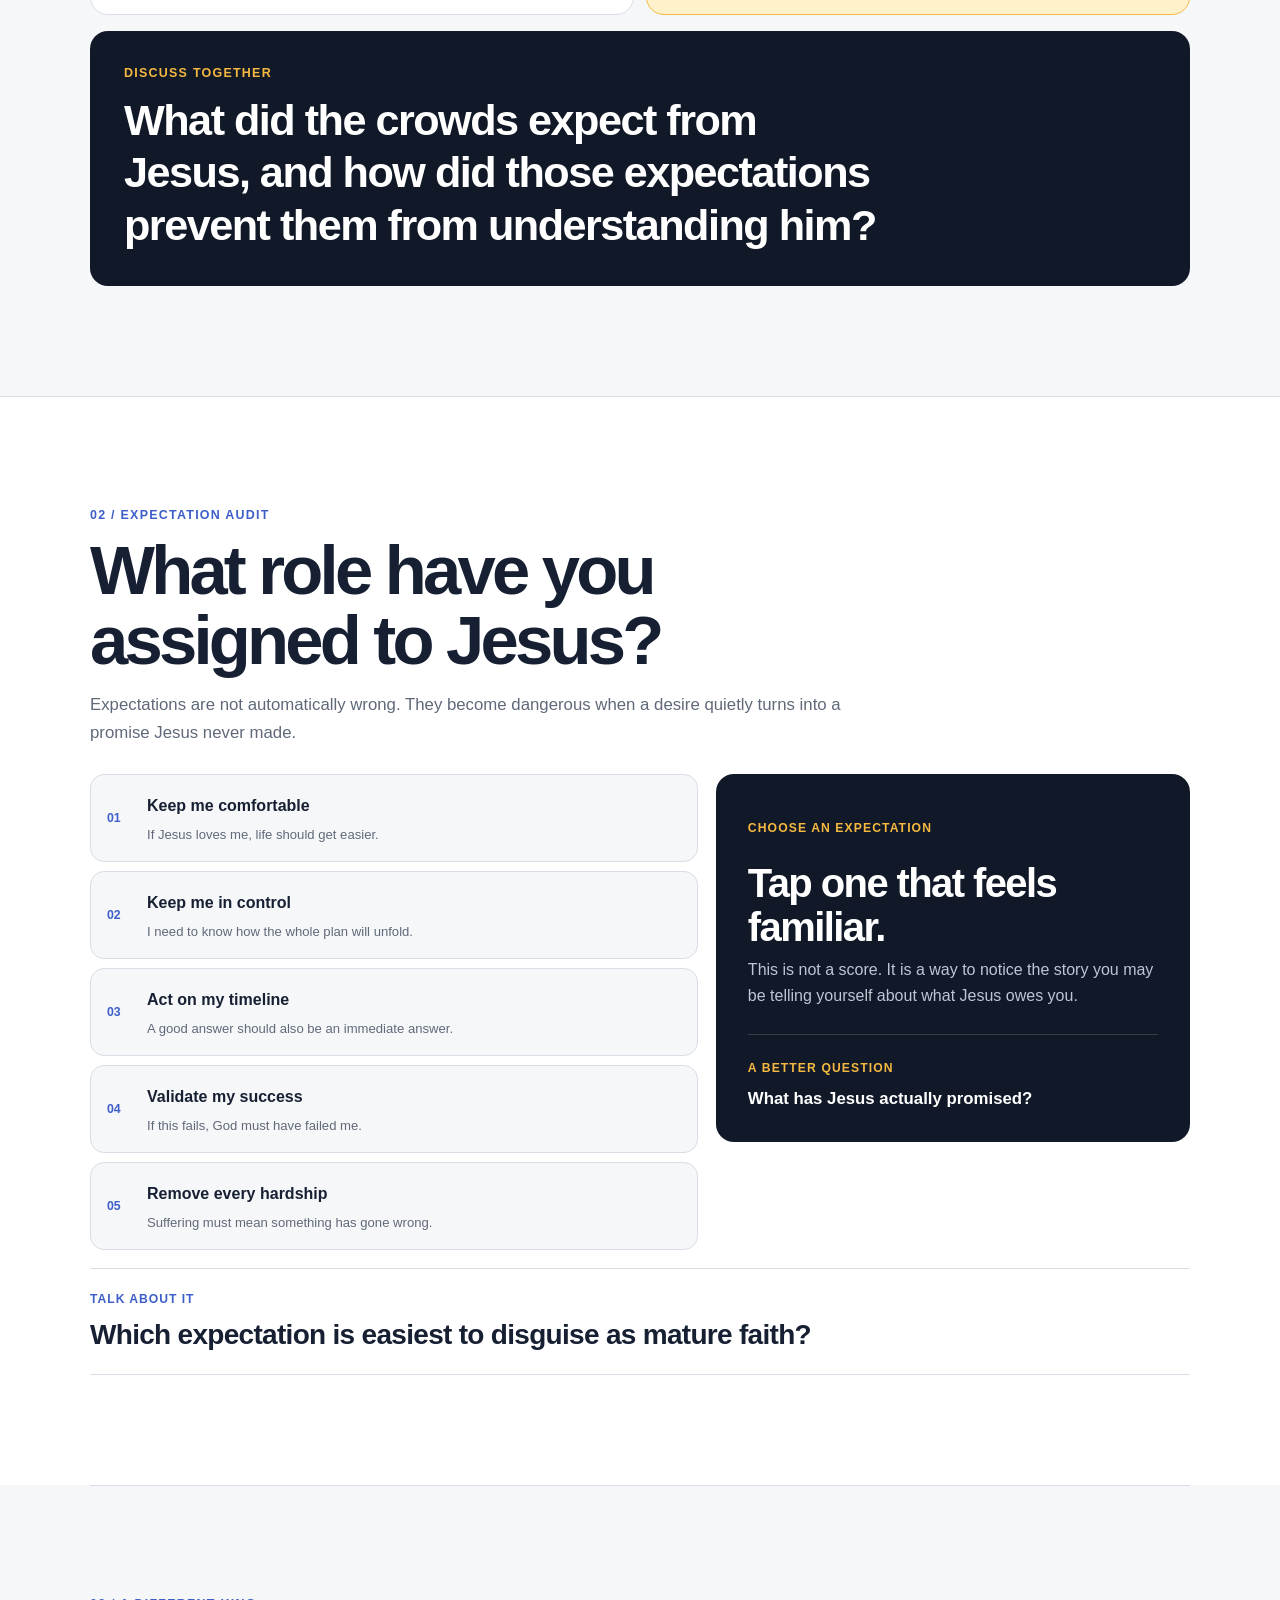
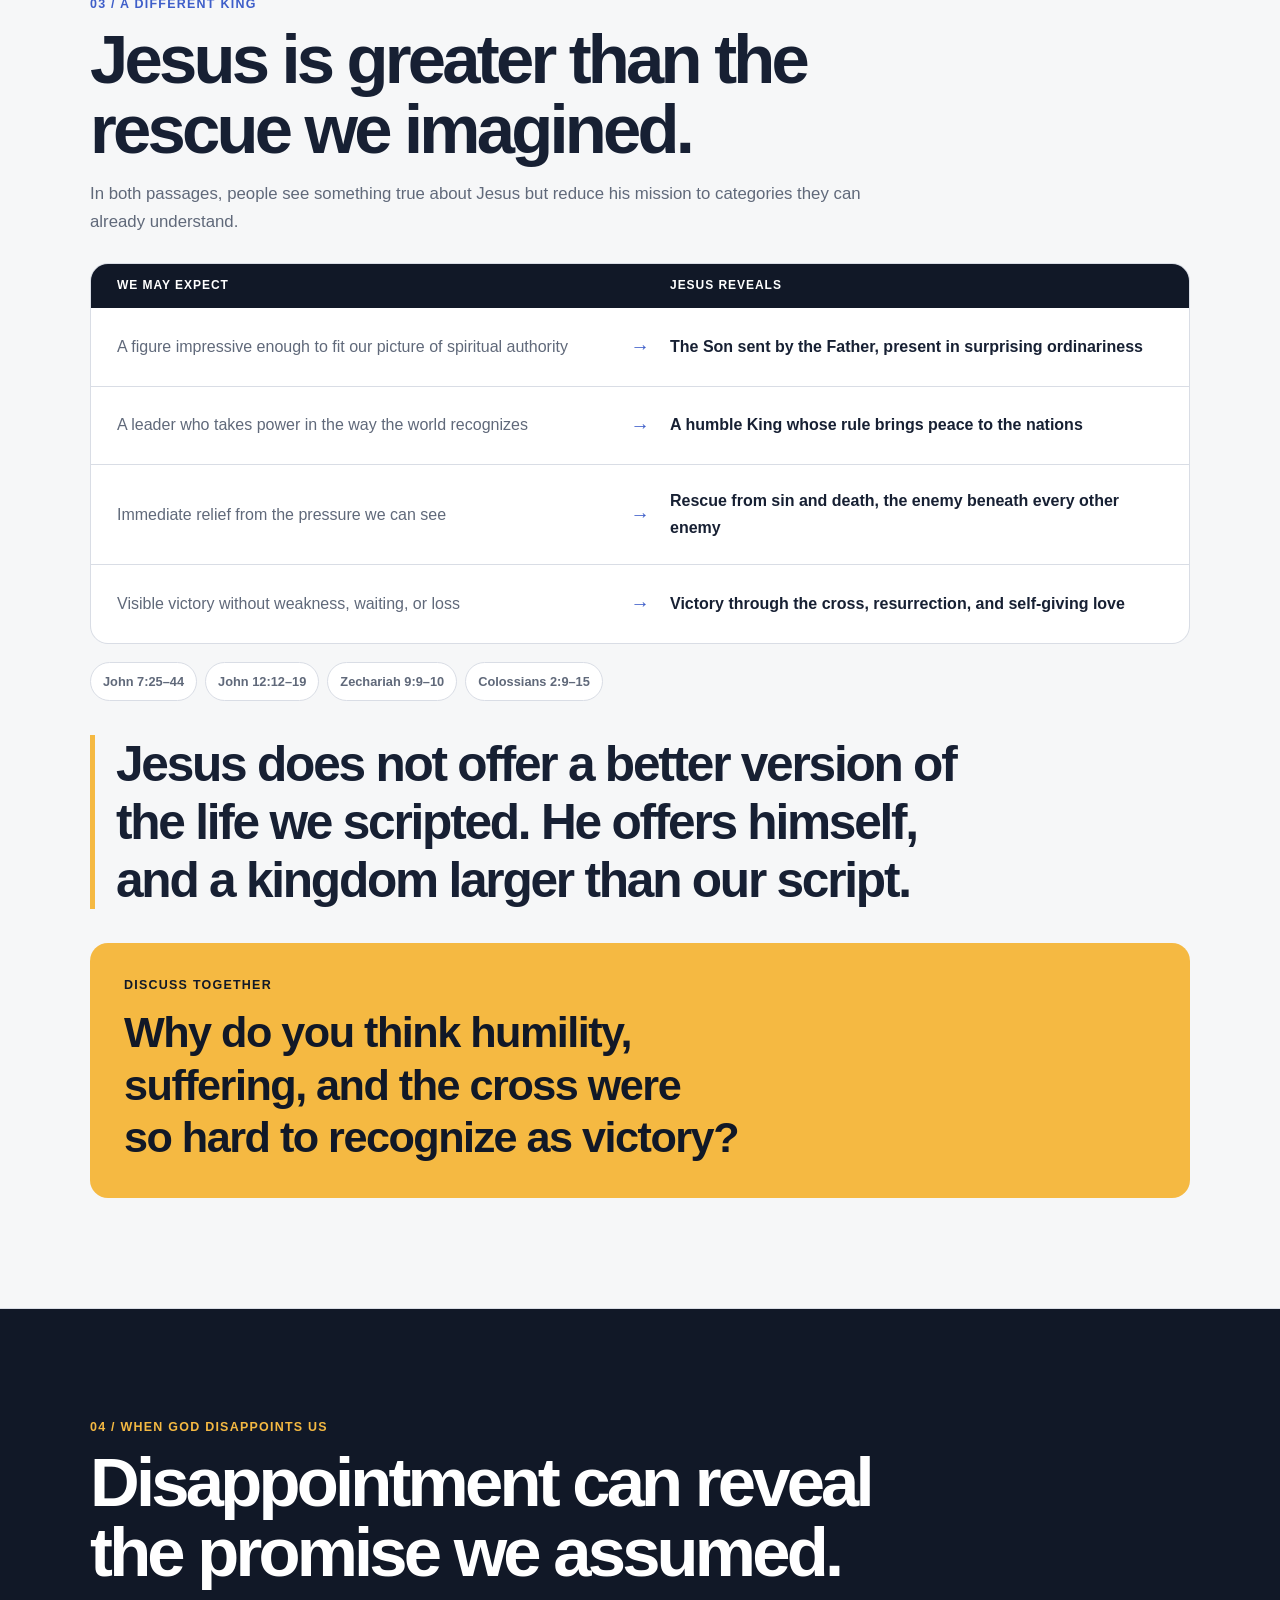
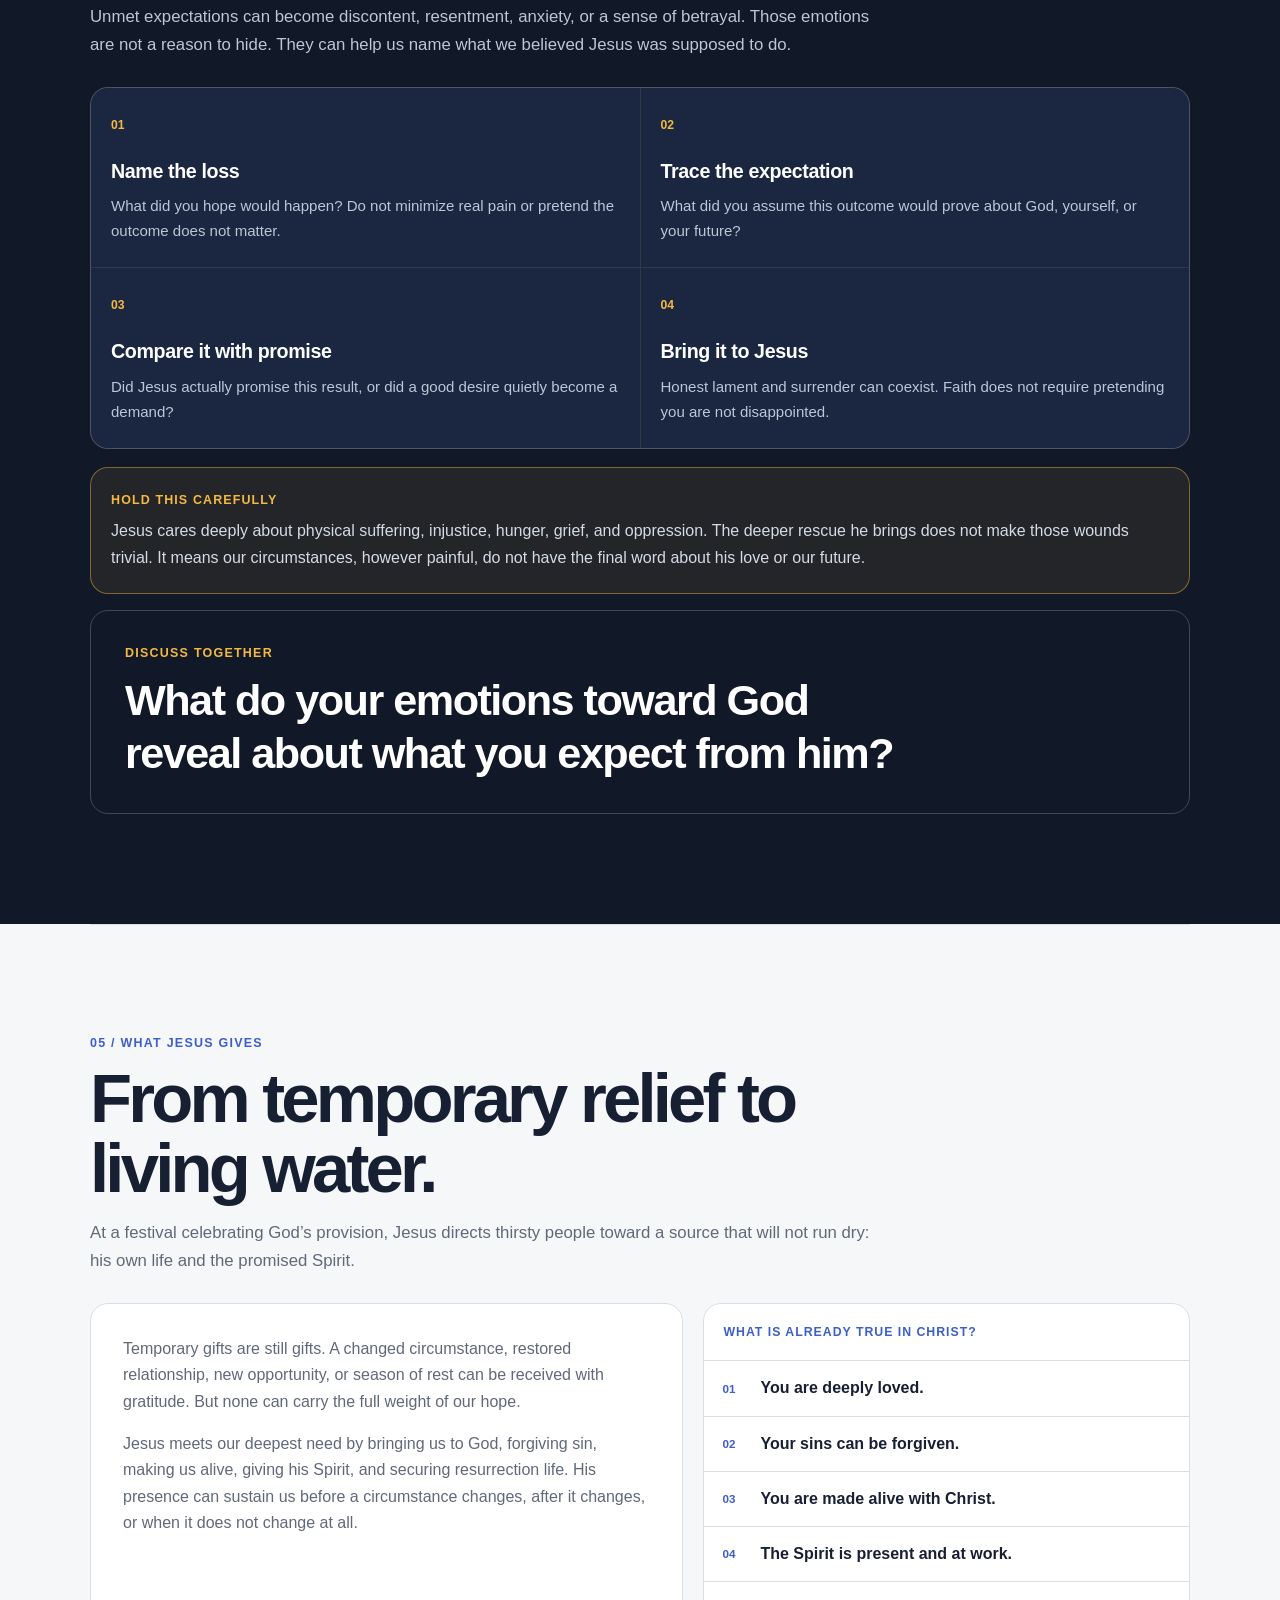
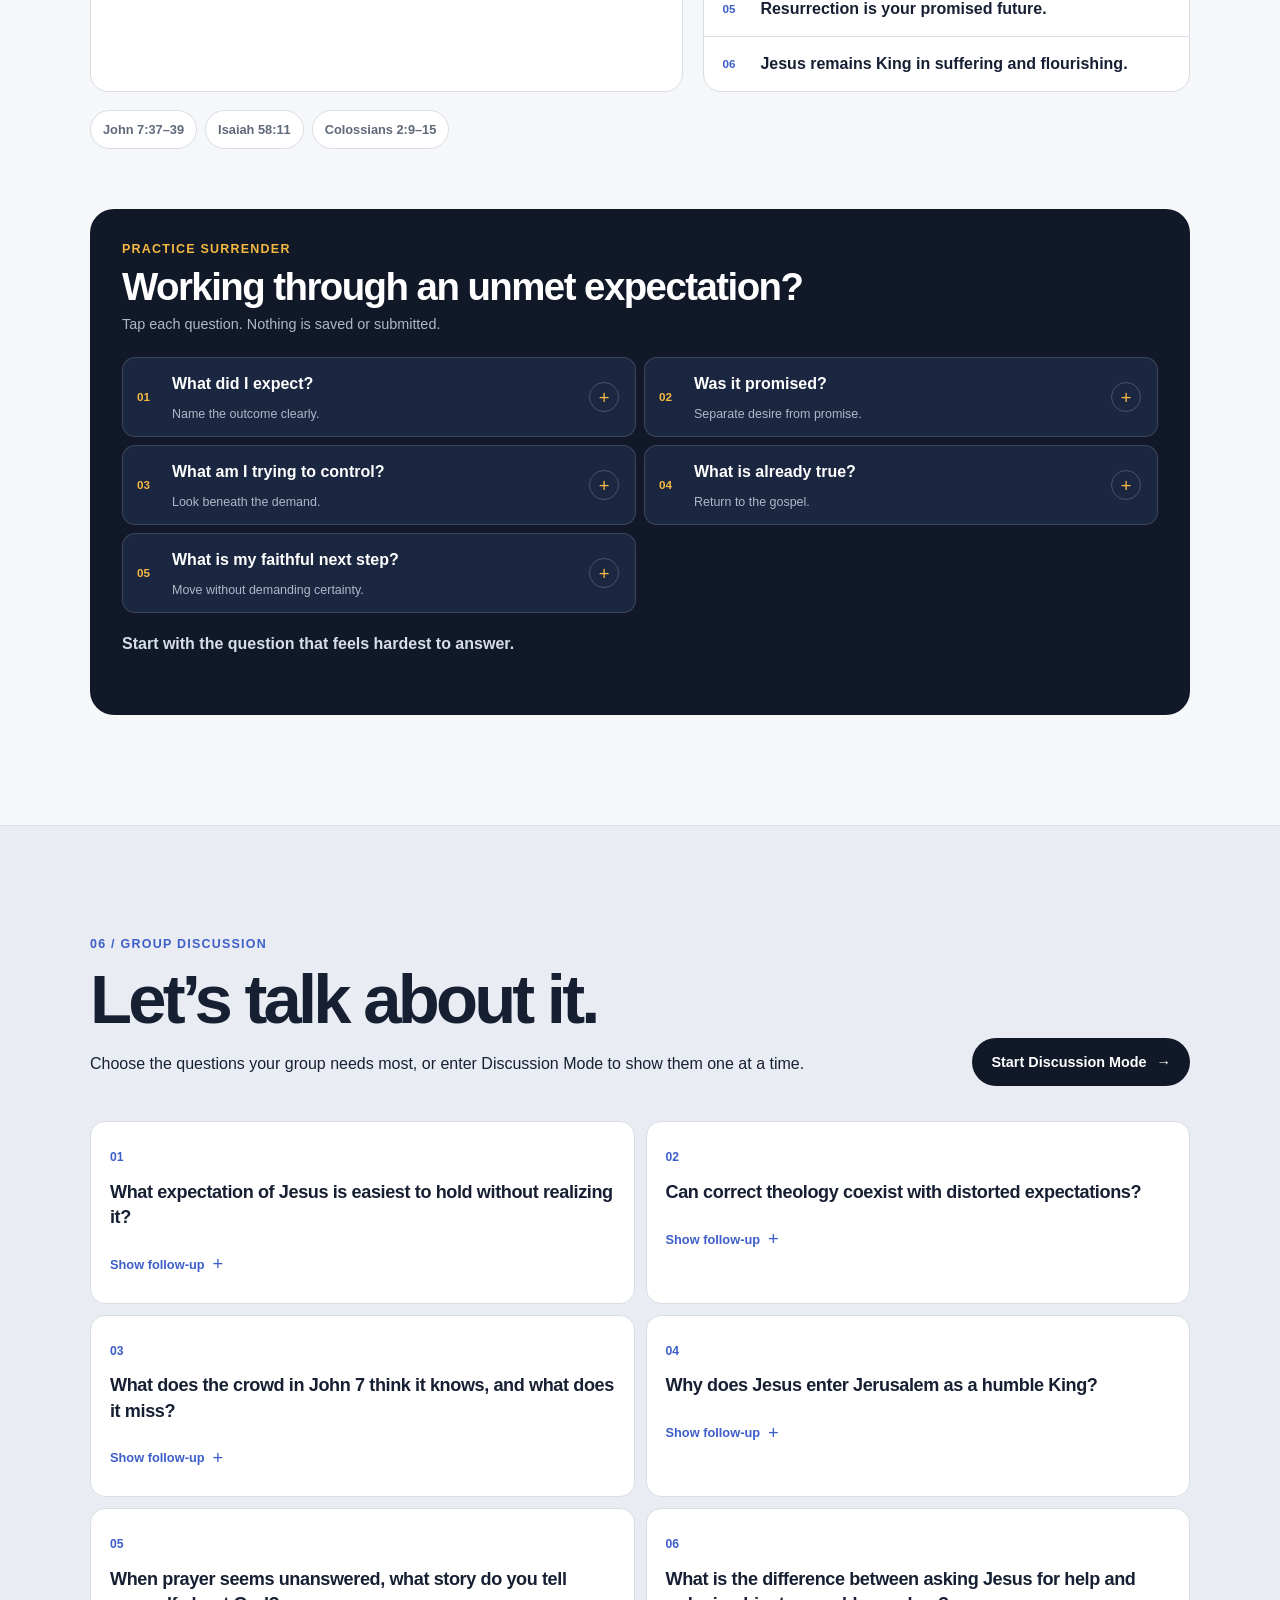
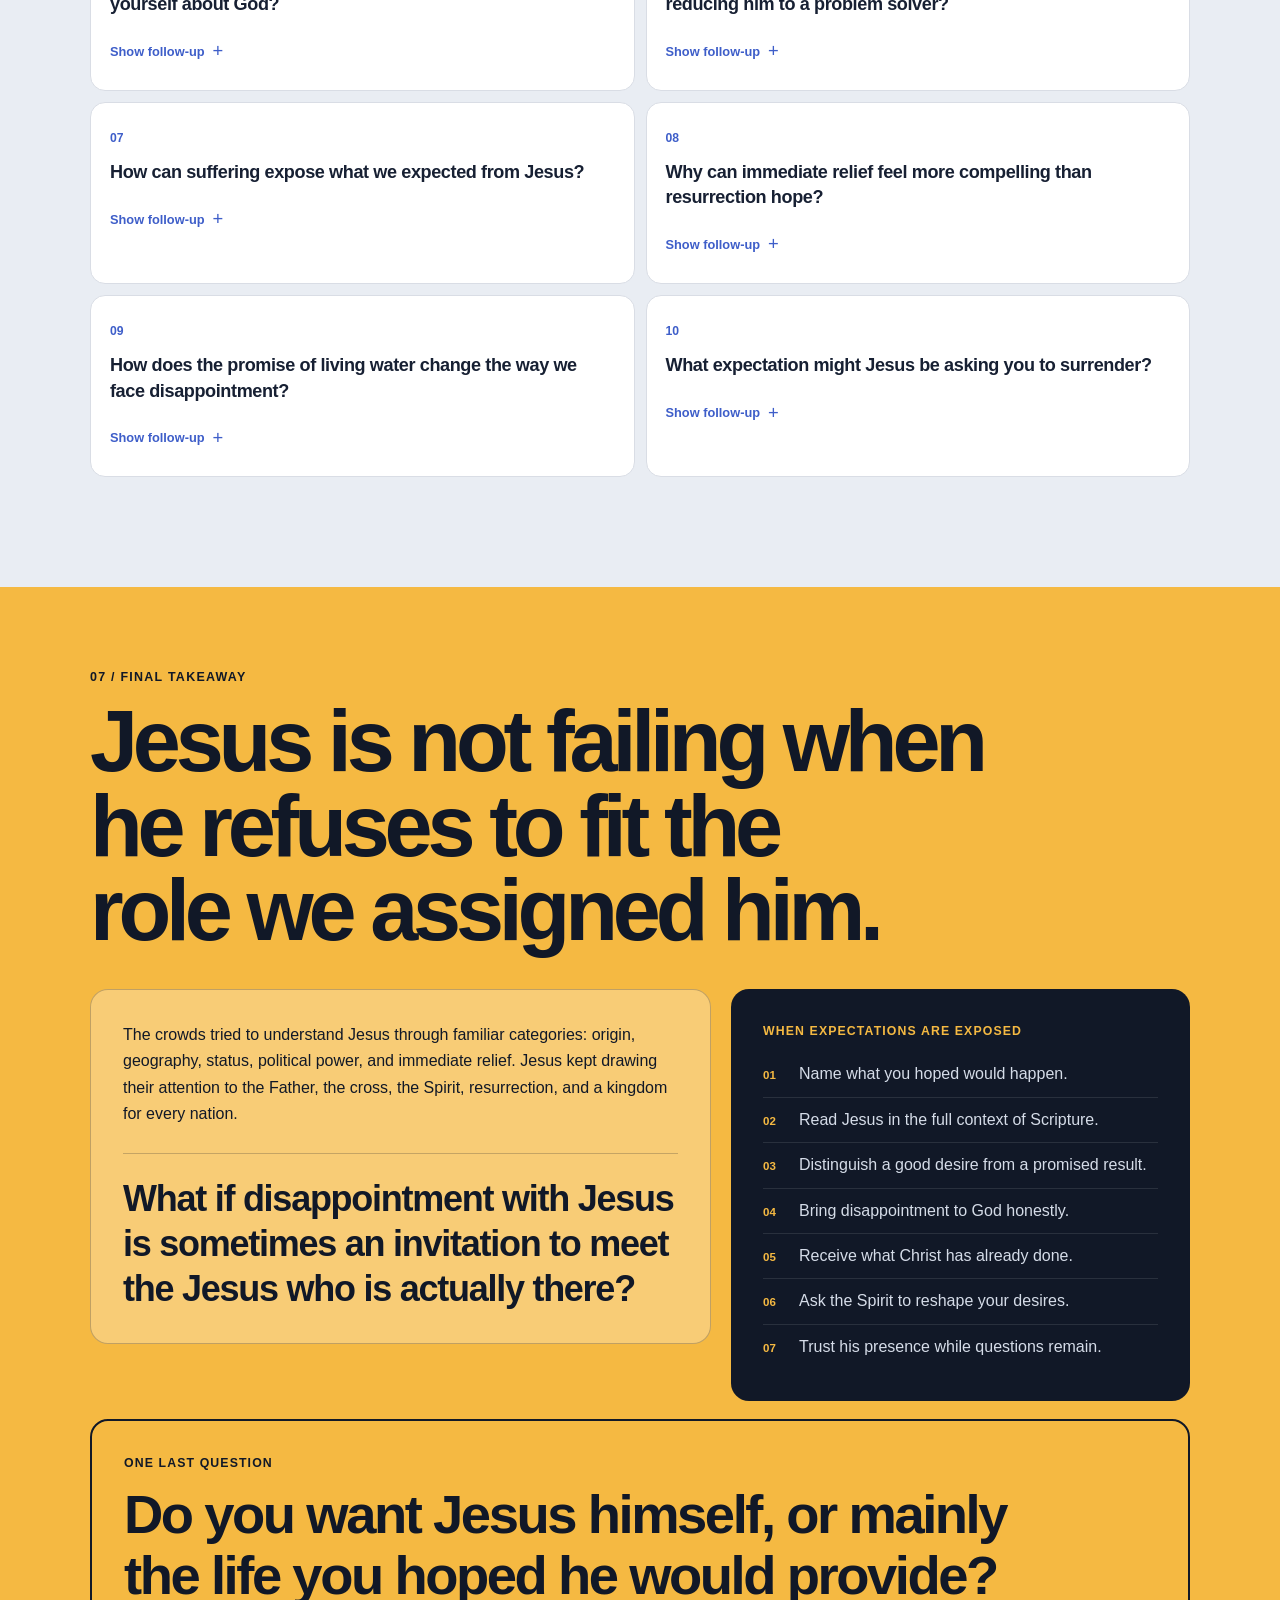
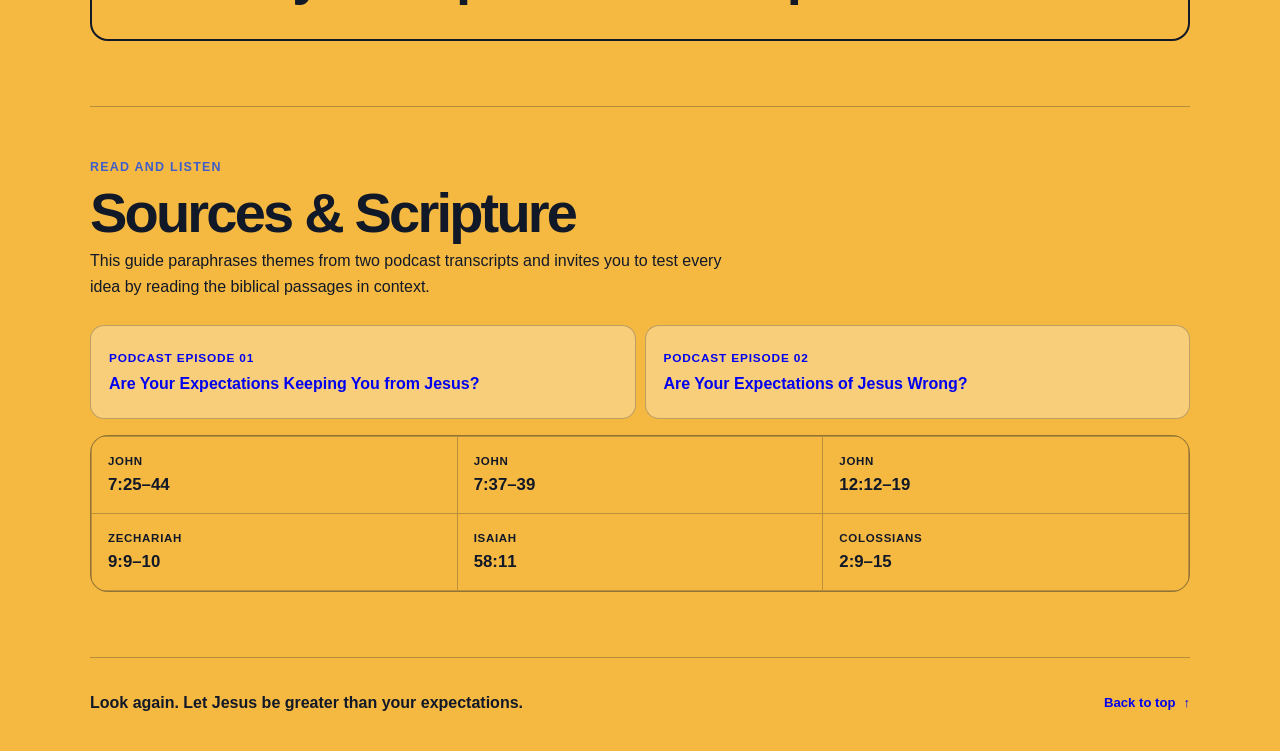
==== commit 1d9366dc: "Refine opening discussion question" ====
--- a/index.html
+++ b/index.html
@@ -78,7 +78,7 @@
 
         <aside class="big-question">
           <p>Discuss together</p>
-          <h3>Can we use the right words about Jesus and still expect the wrong kind of Savior?</h3>
+          <h3>What did the crowds expect from Jesus, and how did those expectations prevent them from understanding him?</h3>
         </aside>
       </section>
 
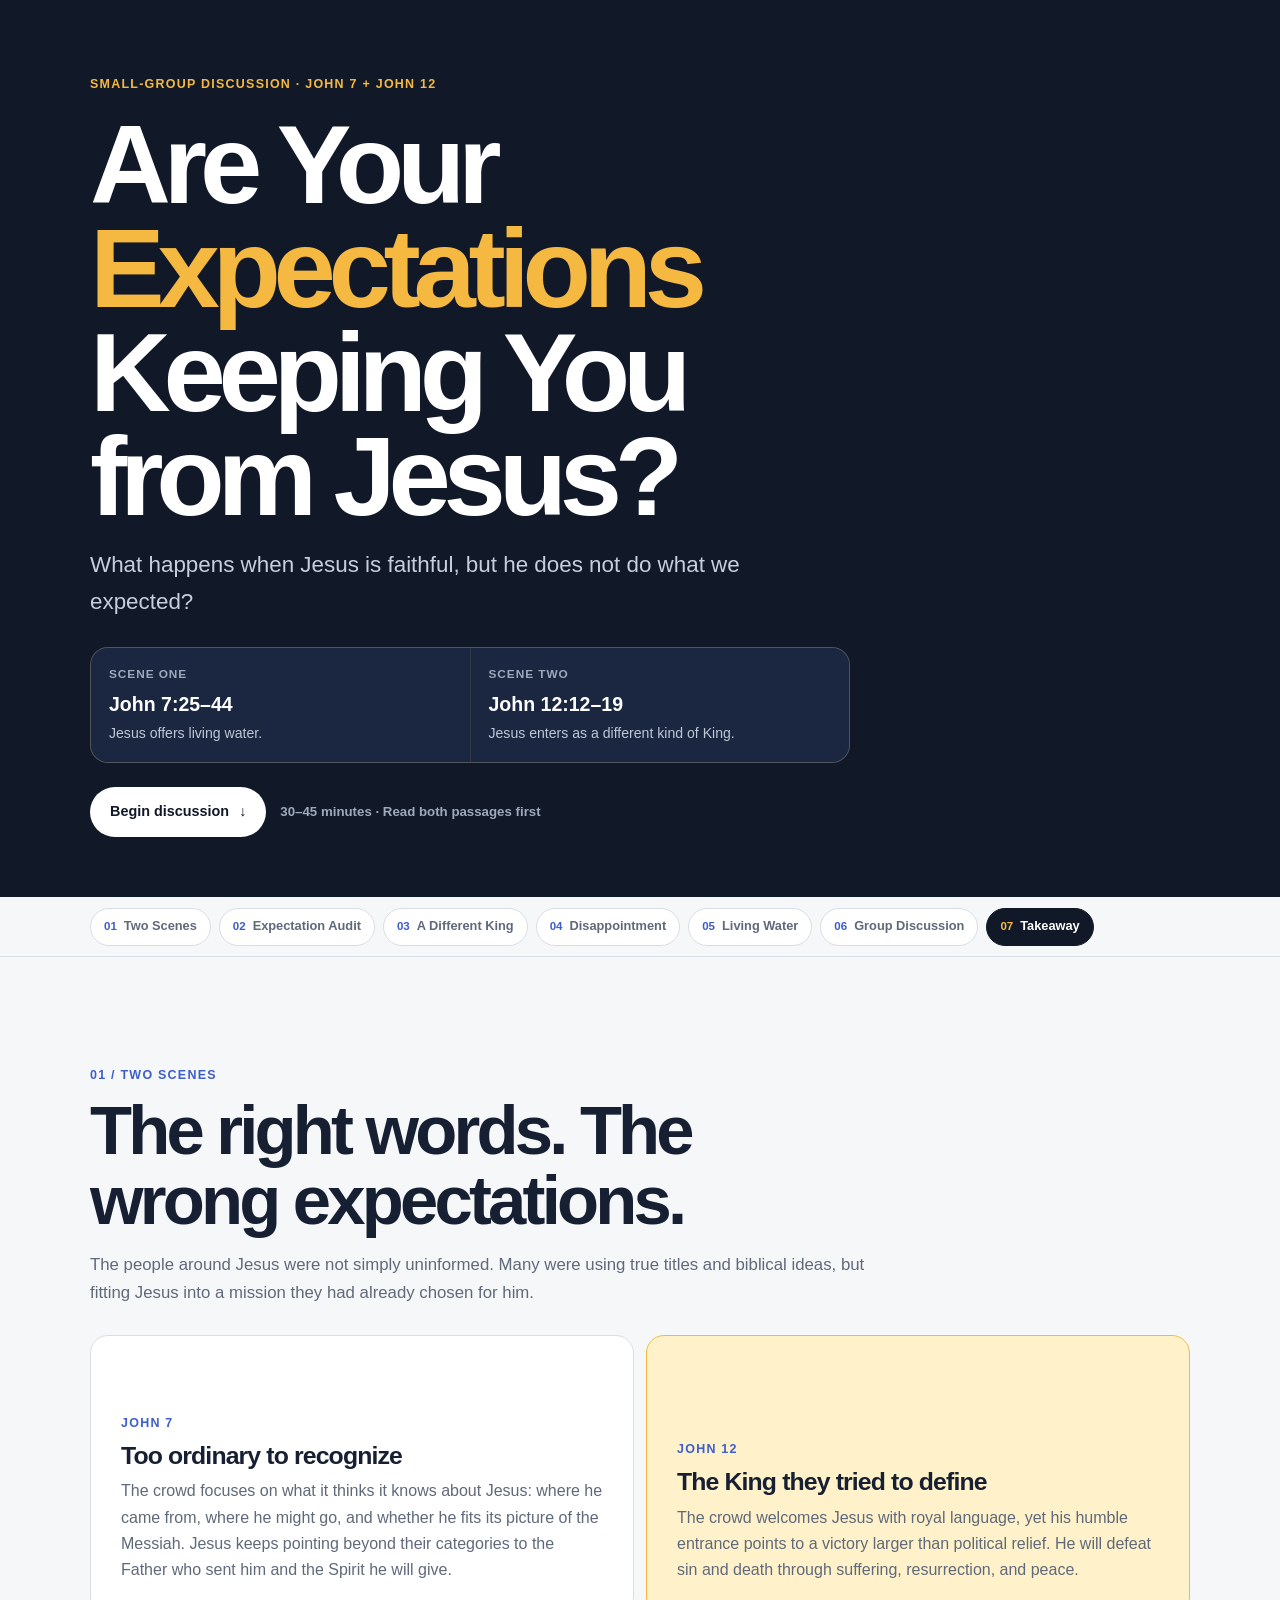
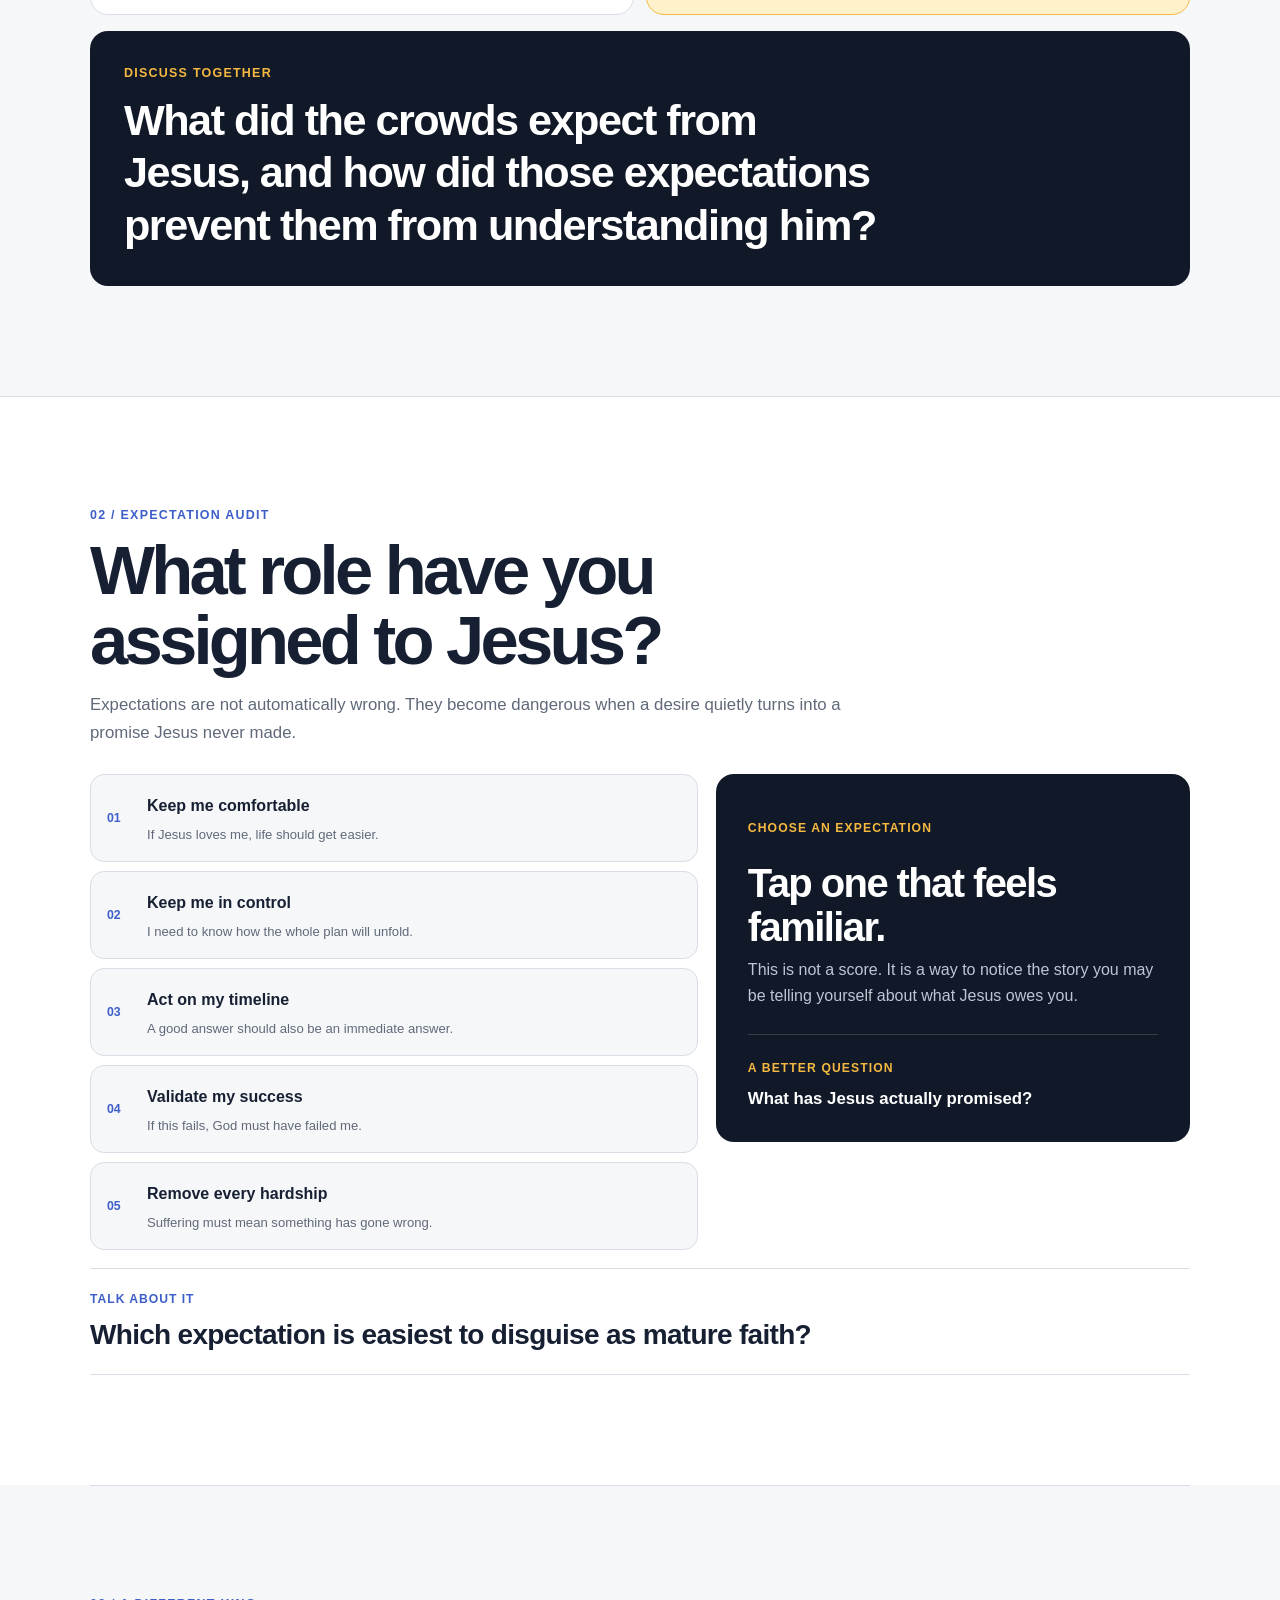
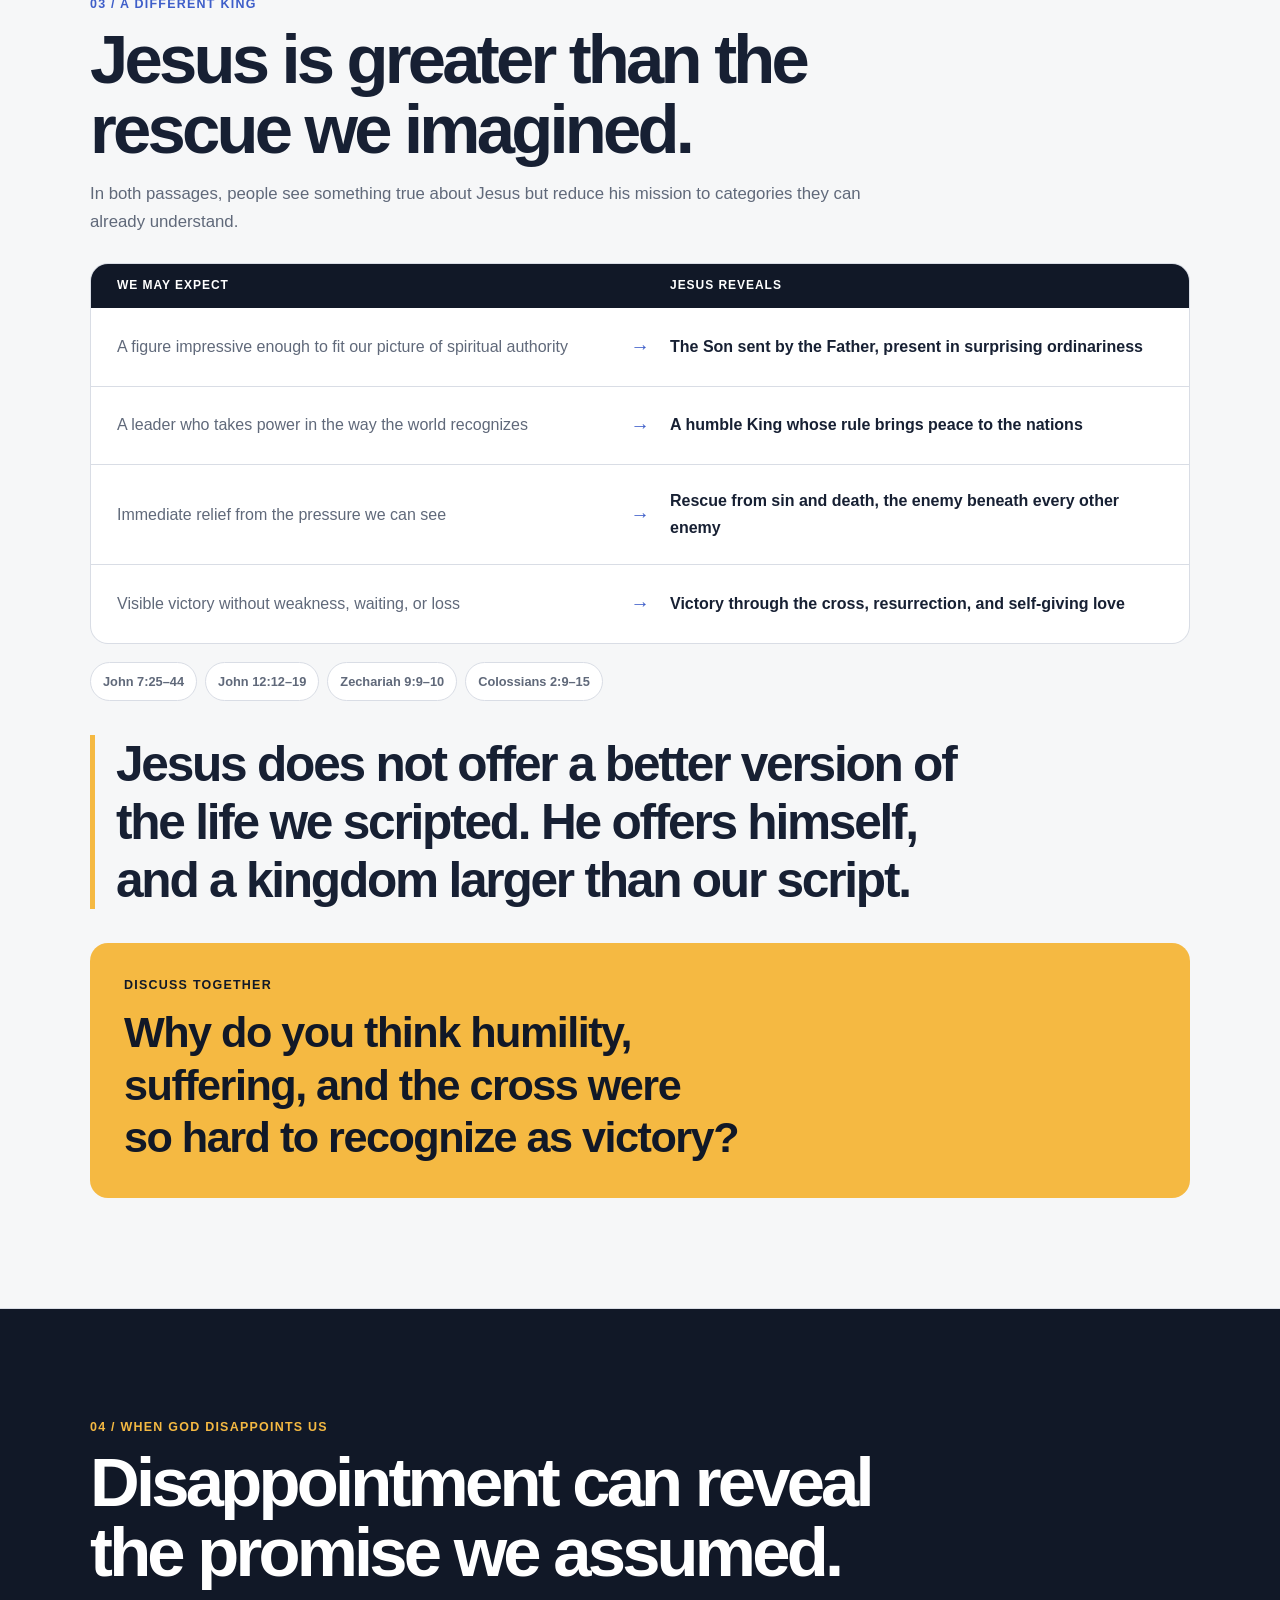
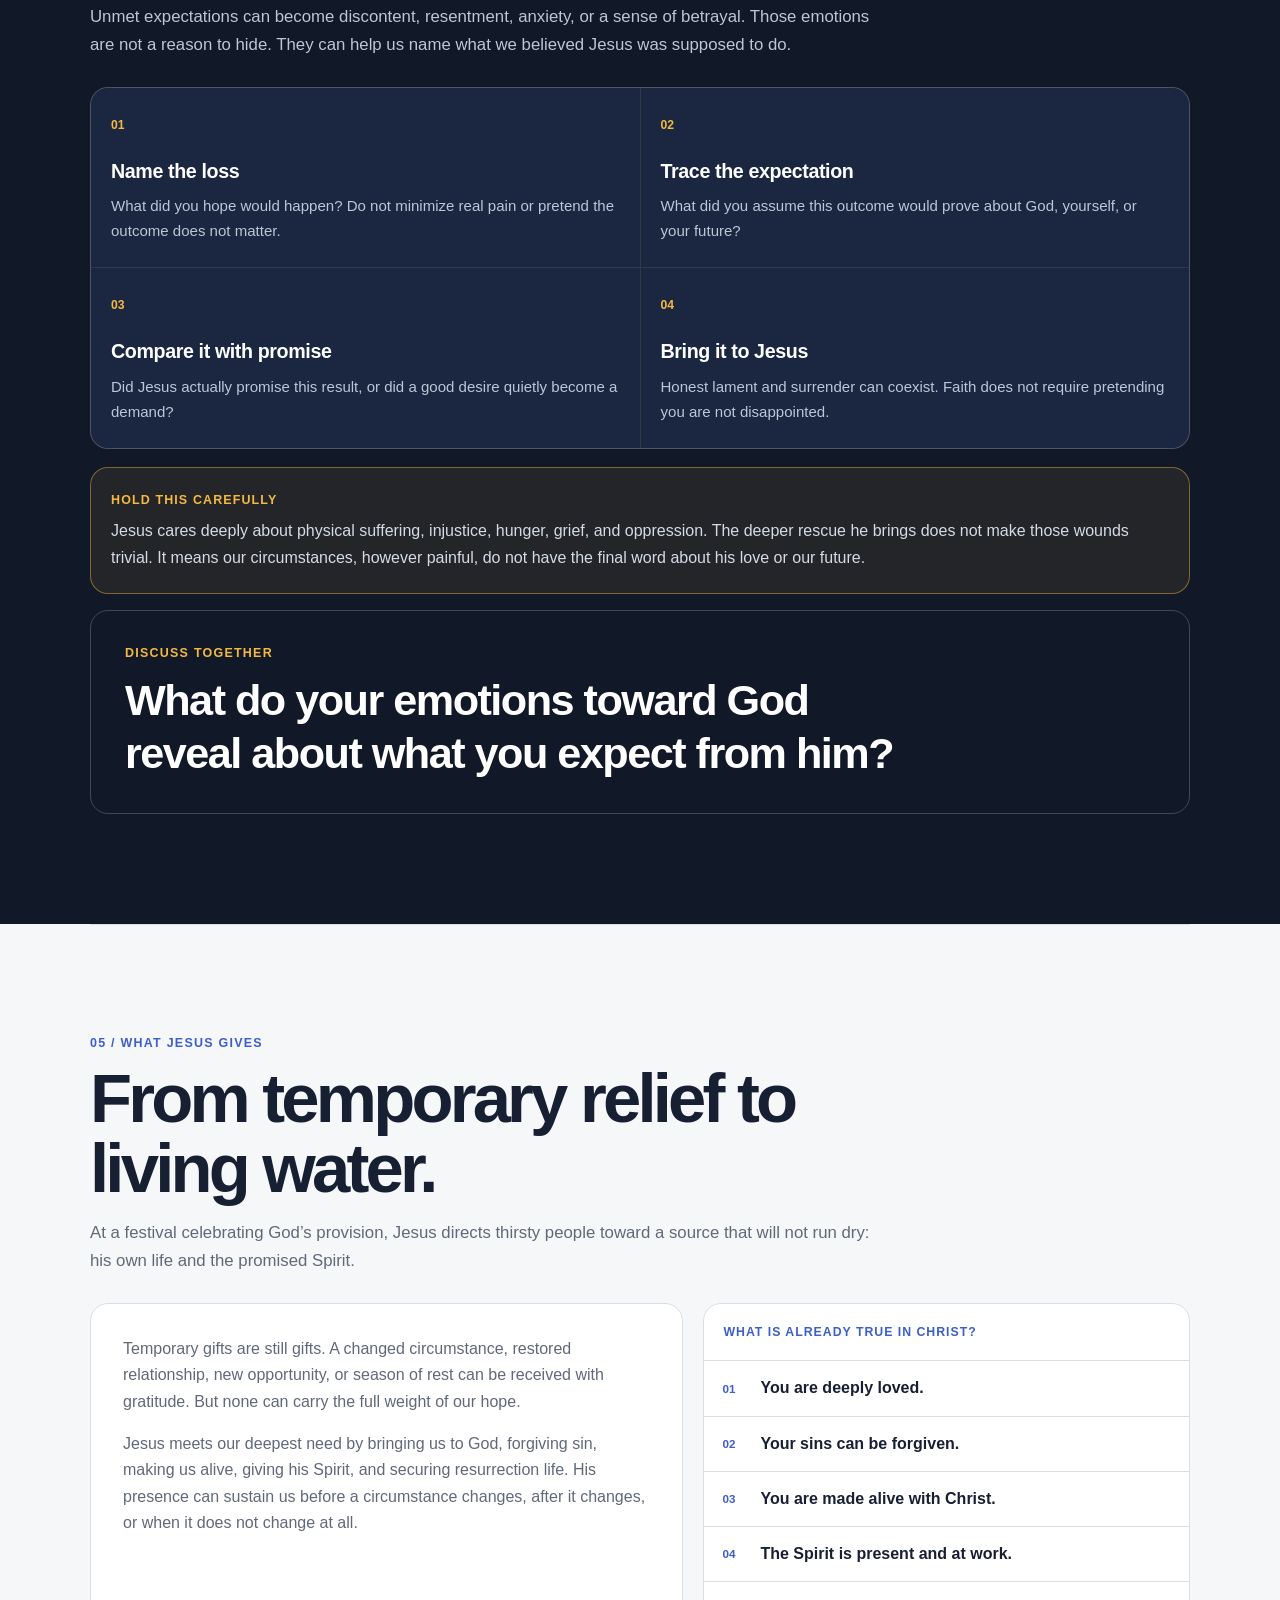
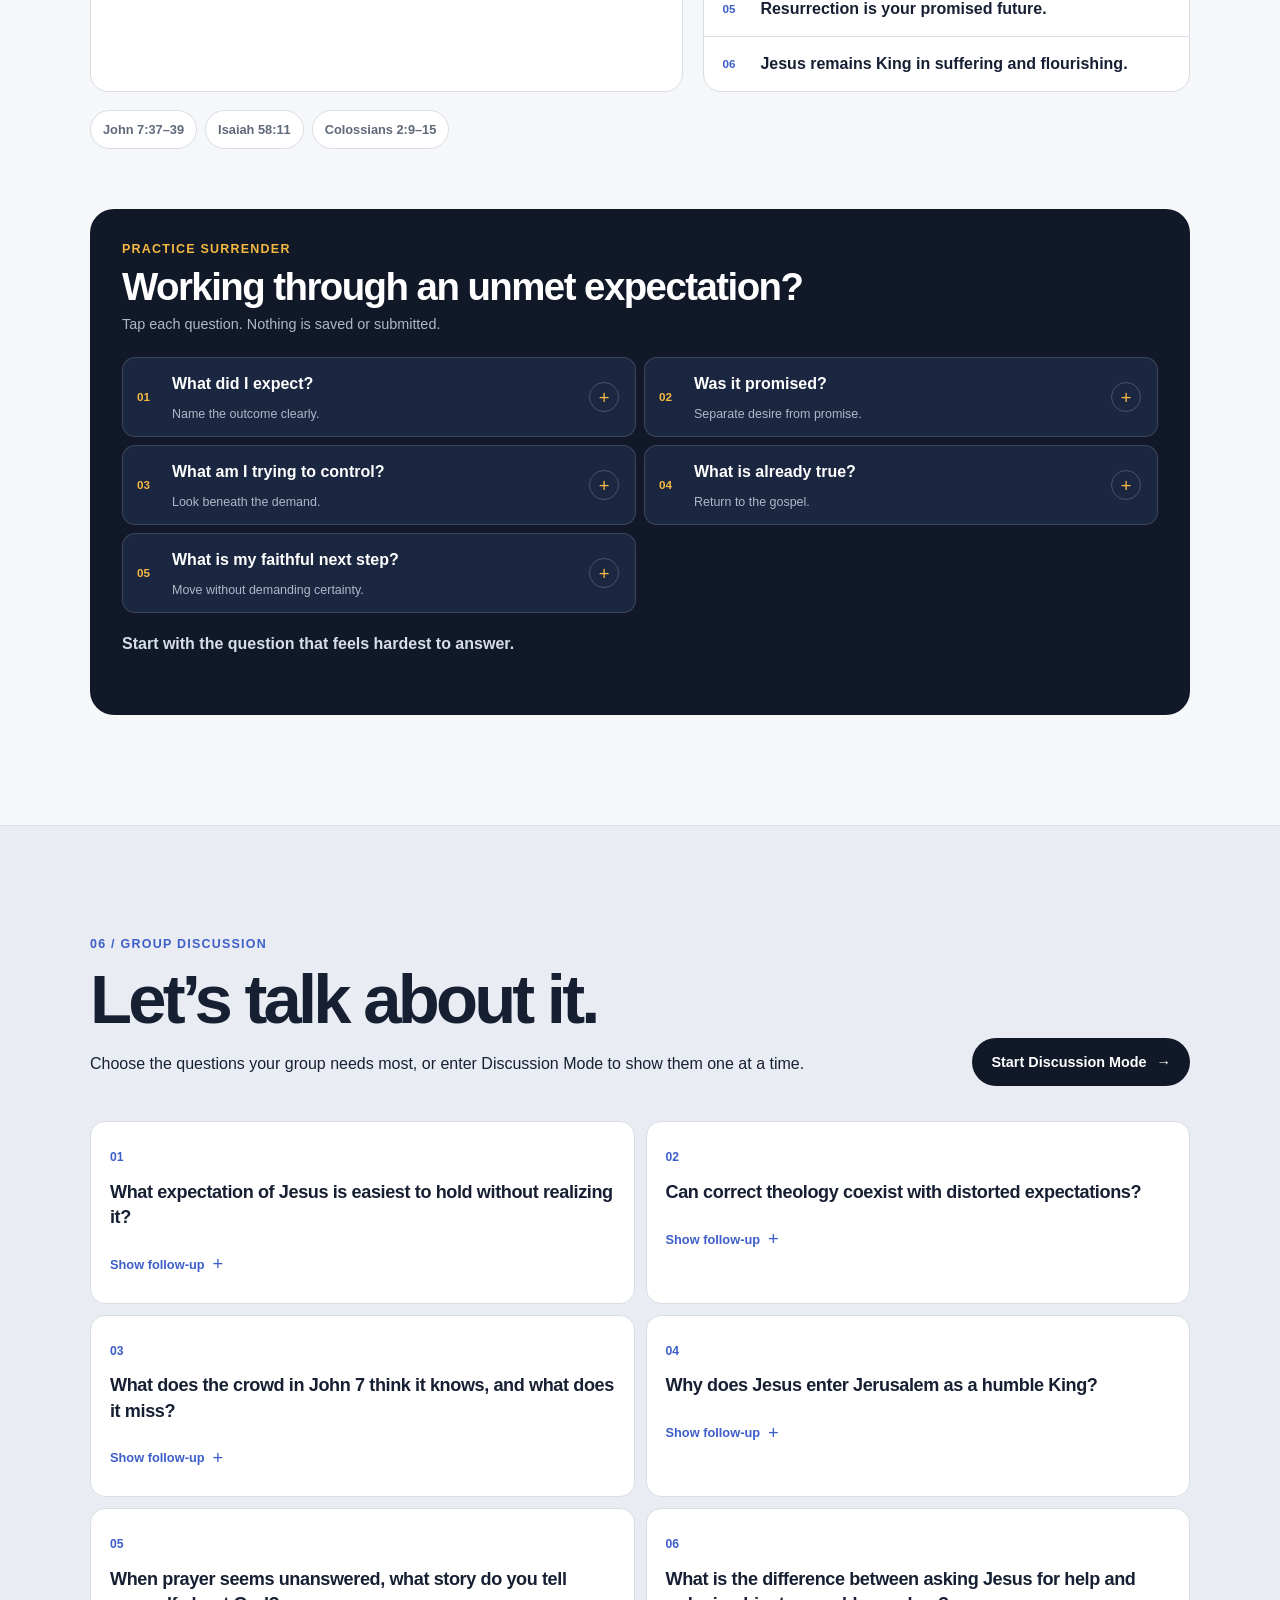
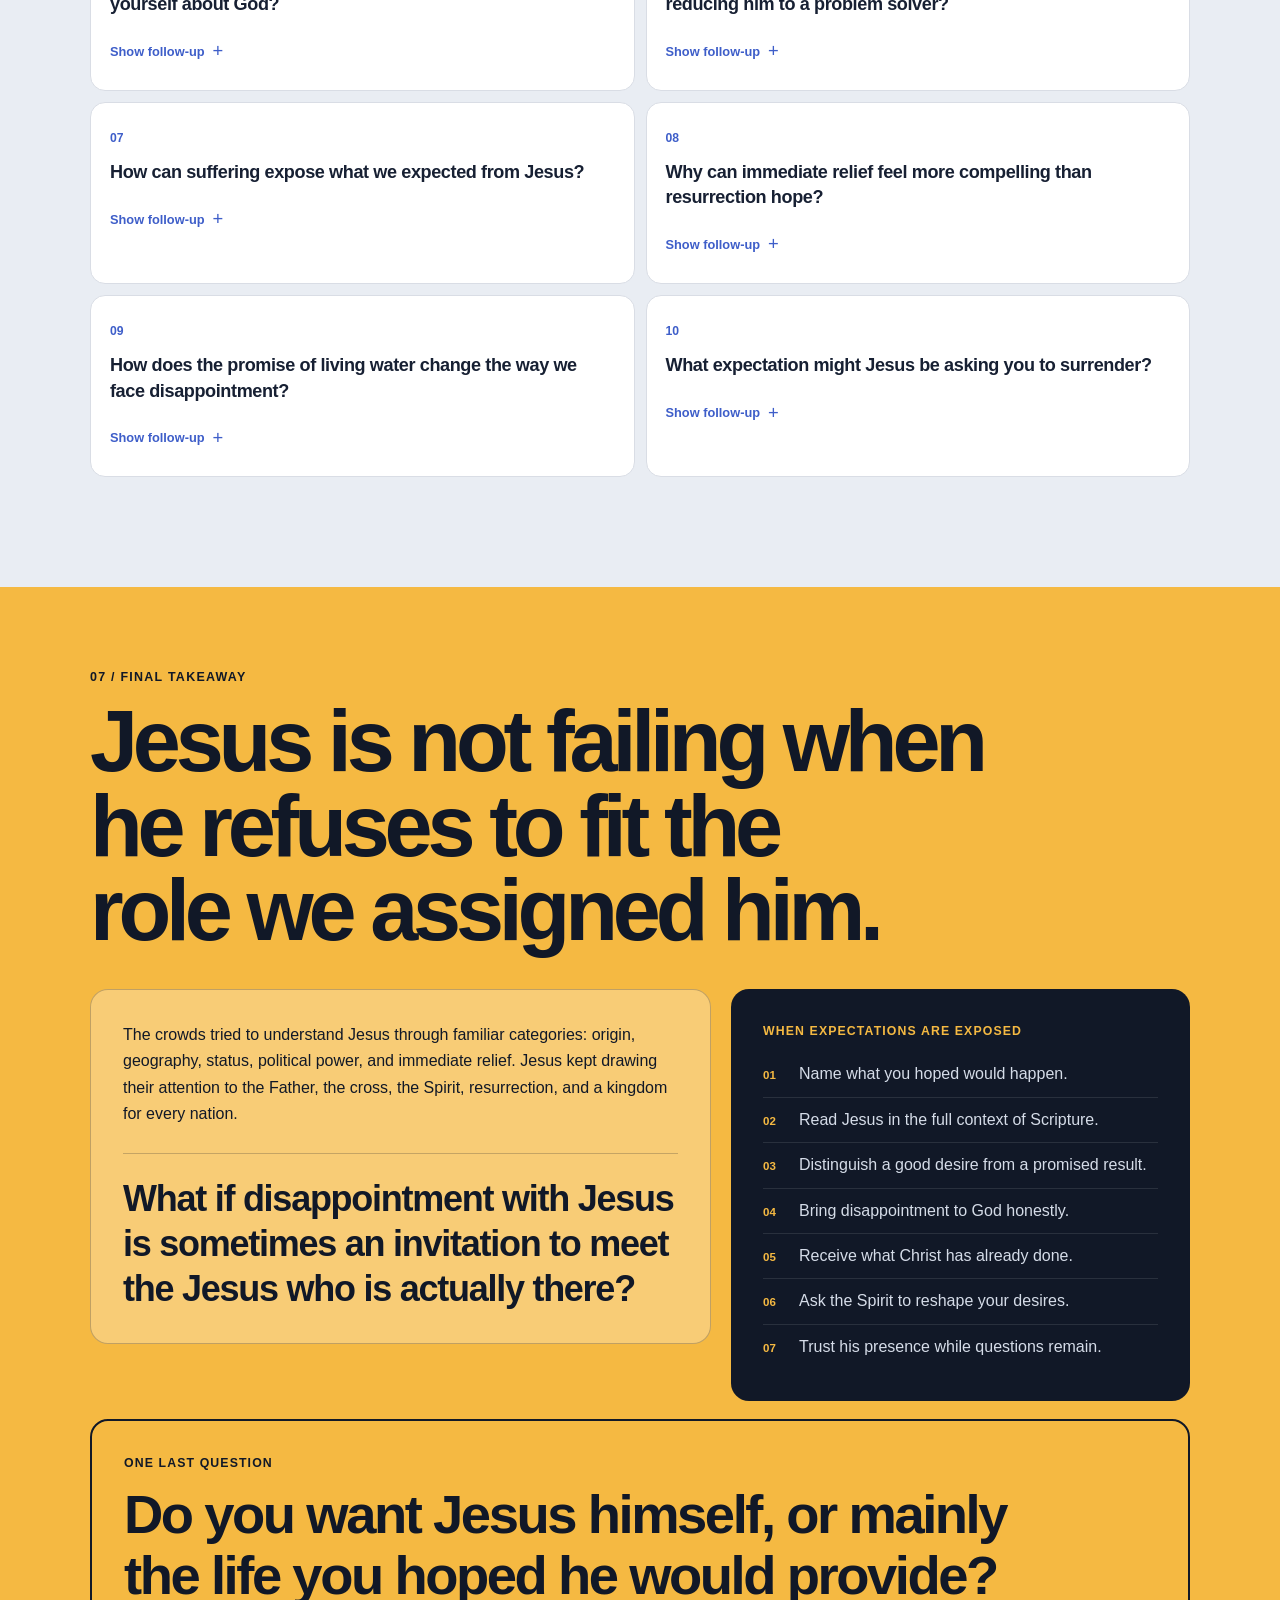
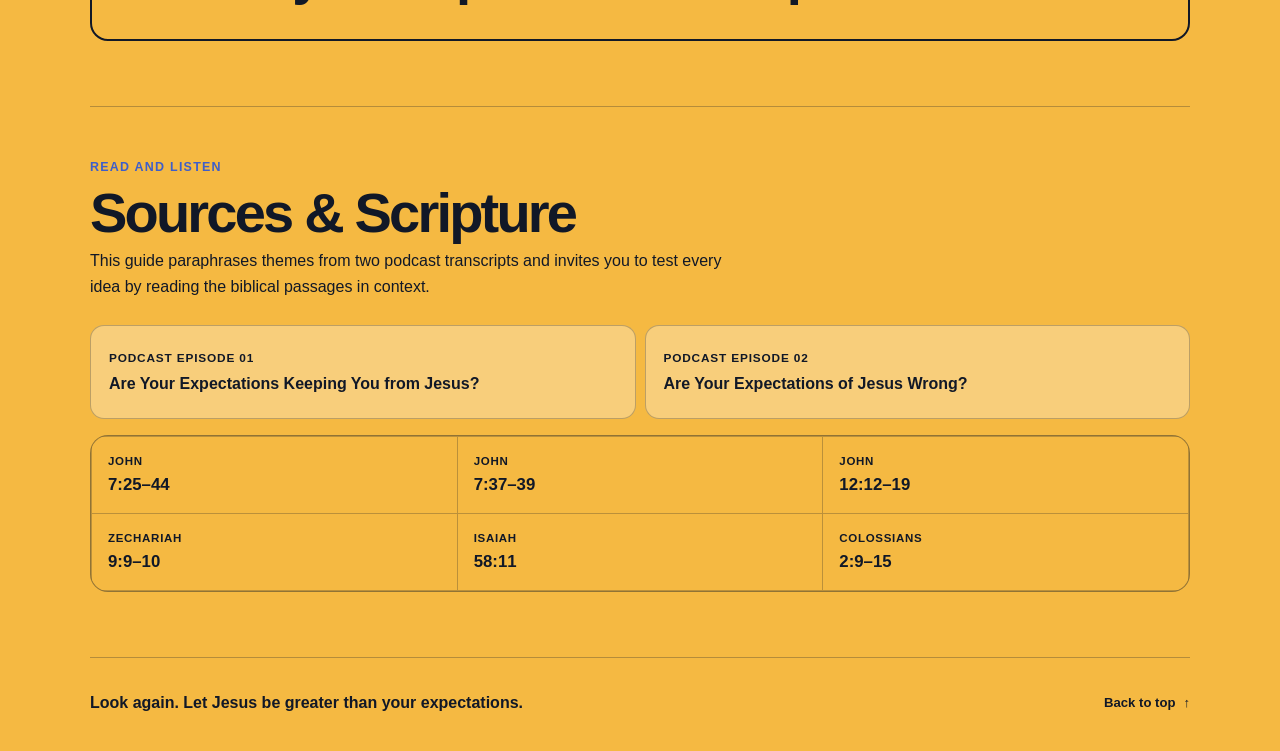
==== commit 7312ef69: "Fix dark mode contrast, link colors, print and no-JS content, and a11y roles - Separate the card sur" ====
--- a/index.html
+++ b/index.html
@@ -12,6 +12,7 @@
     <link rel="icon" type="image/svg+xml" href="data:image/svg+xml,%3Csvg xmlns='http://www.w3.org/2000/svg' viewBox='0 0 64 64'%3E%3Crect width='64' height='64' rx='16' fill='%23111827'/%3E%3Cpath d='M17 21h30M17 32h20M17 43h12' stroke='%23f5b942' stroke-width='6' stroke-linecap='round'/%3E%3C/svg%3E">
     <link rel="stylesheet" href="styles.css">
     <script src="script.js" defer></script>
+    <noscript><style>.question-card > p[hidden], .surrender-item > p[hidden] { display: block; } .question-card button, .surrender-list button i, .surrender-response, [data-open-discussion] { display: none; }</style></noscript>
   </head>
   <body>
     <a class="skip-link" href="#two-scenes">Skip to the discussion</a>
@@ -22,7 +23,7 @@
         <h1>Are Your <span>Expectations</span> Keeping You from Jesus?</h1>
         <p class="hero__prompt">What happens when Jesus is faithful, but he does not do what we expected?</p>
 
-        <div class="passage-pair" aria-label="Primary passages">
+        <div class="passage-pair" role="group" aria-label="Primary passages">
           <article>
             <span>Scene one</span>
             <strong>John 7:25–44</strong>
@@ -76,10 +77,10 @@
           </article>
         </div>
 
-        <aside class="big-question">
+        <div class="big-question">
           <p>Discuss together</p>
           <h3>What did the crowds expect from Jesus, and how did those expectations prevent them from understanding him?</h3>
-        </aside>
+        </div>
       </section>
 
       <section class="content-section audit-section" id="expectation-audit" data-section>
@@ -91,7 +92,7 @@
           </header>
 
           <div class="audit-layout">
-            <div class="audit-options" aria-label="Common expectations">
+            <div class="audit-options" role="group" aria-label="Common expectations">
               <button class="audit-option" type="button" data-audit="comfort" aria-pressed="false">
                 <span>01</span>
                 <strong>Keep me comfortable</strong>
@@ -119,7 +120,7 @@
               </button>
             </div>
 
-            <aside class="audit-response" aria-live="polite">
+            <div class="audit-response" aria-live="polite">
               <p class="audit-response__label">Choose an expectation</p>
               <h3 id="audit-title">Tap one that feels familiar.</h3>
               <p id="audit-copy">This is not a score. It is a way to notice the story you may be telling yourself about what Jesus owes you.</p>
@@ -127,13 +128,13 @@
                 <span>A better question</span>
                 <p id="audit-question">What has Jesus actually promised?</p>
               </div>
-            </aside>
-          </div>
-
-          <aside class="discussion-prompt">
+            </div>
+          </div>
+
+          <div class="discussion-prompt">
             <span>Talk about it</span>
             <p>Which expectation is easiest to disguise as mature faith?</p>
-          </aside>
+          </div>
         </div>
       </section>
 
@@ -144,7 +145,7 @@
           <p>In both passages, people see something true about Jesus but reduce his mission to categories they can already understand.</p>
         </header>
 
-        <div class="expectation-contrast" aria-label="Human expectations compared with what Jesus reveals">
+        <div class="expectation-contrast" role="group" aria-label="Human expectations compared with what Jesus reveals">
           <div class="contrast-heading">
             <p>We may expect</p>
             <p>Jesus reveals</p>
@@ -171,7 +172,7 @@
           </article>
         </div>
 
-        <div class="reference-strip" aria-label="Scripture references">
+        <div class="reference-strip" role="group" aria-label="Scripture references">
           <span>John 7:25–44</span>
           <span>John 12:12–19</span>
           <span>Zechariah 9:9–10</span>
@@ -182,10 +183,10 @@
           <p>Jesus does not offer a better version of the life we scripted. He offers himself, and a kingdom larger than our script.</p>
         </blockquote>
 
-        <aside class="big-question big-question--yellow">
+        <div class="big-question big-question--yellow">
           <p>Discuss together</p>
           <h3>Why do you think humility, suffering, and the cross were so hard to recognize as victory?</h3>
-        </aside>
+        </div>
       </section>
 
       <section class="content-section disappointment-section" id="disappointment" data-section>
@@ -219,15 +220,15 @@
             </article>
           </div>
 
-          <aside class="nuance-card">
+          <div class="nuance-card">
             <p class="nuance-card__title">Hold this carefully</p>
             <p>Jesus cares deeply about physical suffering, injustice, hunger, grief, and oppression. The deeper rescue he brings does not make those wounds trivial. It means our circumstances, however painful, do not have the final word about his love or our future.</p>
-          </aside>
-
-          <aside class="big-question big-question--outline">
+          </div>
+
+          <div class="big-question big-question--outline">
             <p>Discuss together</p>
             <h3>What do your emotions toward God reveal about what you expect from him?</h3>
-          </aside>
+          </div>
         </div>
       </section>
 
@@ -244,7 +245,7 @@
             <p>Jesus meets our deepest need by bringing us to God, forgiving sin, making us alive, giving his Spirit, and securing resurrection life. His presence can sustain us before a circumstance changes, after it changes, or when it does not change at all.</p>
           </div>
 
-          <div class="promise-stack" aria-label="Promises to remember">
+          <div class="promise-stack" role="group" aria-label="Promises to remember">
             <p class="promise-stack__label">What is already true in Christ?</p>
             <div><span>01</span><p>You are deeply loved.</p></div>
             <div><span>02</span><p>Your sins can be forgiven.</p></div>
@@ -255,7 +256,7 @@
           </div>
         </div>
 
-        <div class="reference-strip" aria-label="Scripture references">
+        <div class="reference-strip" role="group" aria-label="Scripture references">
           <span>John 7:37–39</span>
           <span>Isaiah 58:11</span>
           <span>Colossians 2:9–15</span>
@@ -268,21 +269,36 @@
             <p>Tap each question. Nothing is saved or submitted.</p>
           </header>
           <div class="surrender-list">
-            <button type="button" aria-expanded="false" data-surrender="What outcome did I expect, and what did it represent to me?">
+            <div class="surrender-item">
+              <button type="button" aria-expanded="false">
               <span>01</span><strong>What did I expect?</strong><small>Name the outcome clearly.</small><i aria-hidden="true">+</i>
             </button>
-            <button type="button" aria-expanded="false" data-surrender="Can I find this exact outcome in Jesus’ promises, or did I infer it from what I hoped faith would produce?">
+              <p hidden>What outcome did I expect, and what did it represent to me?</p>
+            </div>
+            <div class="surrender-item">
+              <button type="button" aria-expanded="false">
               <span>02</span><strong>Was it promised?</strong><small>Separate desire from promise.</small><i aria-hidden="true">+</i>
             </button>
-            <button type="button" aria-expanded="false" data-surrender="What uncertainty, vulnerability, or pain am I trying to avoid controlling?">
+              <p hidden>Can I find this exact outcome in Jesus’ promises, or did I infer it from what I hoped faith would produce?</p>
+            </div>
+            <div class="surrender-item">
+              <button type="button" aria-expanded="false">
               <span>03</span><strong>What am I trying to control?</strong><small>Look beneath the demand.</small><i aria-hidden="true">+</i>
             </button>
-            <button type="button" aria-expanded="false" data-surrender="What is already true because of Jesus, even if this situation remains unresolved?">
+              <p hidden>What uncertainty, vulnerability, or pain am I trying to avoid controlling?</p>
+            </div>
+            <div class="surrender-item">
+              <button type="button" aria-expanded="false">
               <span>04</span><strong>What is already true?</strong><small>Return to the gospel.</small><i aria-hidden="true">+</i>
             </button>
-            <button type="button" aria-expanded="false" data-surrender="What would trust, obedience, honesty, or love look like in the next small step?">
+              <p hidden>What is already true because of Jesus, even if this situation remains unresolved?</p>
+            </div>
+            <div class="surrender-item">
+              <button type="button" aria-expanded="false">
               <span>05</span><strong>What is my faithful next step?</strong><small>Move without demanding certainty.</small><i aria-hidden="true">+</i>
             </button>
+              <p hidden>What would trust, obedience, honesty, or love look like in the next small step?</p>
+            </div>
           </div>
           <p class="surrender-response" aria-live="polite">Start with the question that feels hardest to answer.</p>
         </div>
@@ -300,65 +316,65 @@
           </header>
 
           <div class="question-list">
-            <article class="question-card" data-question data-followup="How might that expectation shape the way you interpret prayer, success, or suffering?">
+            <article class="question-card" data-question>
               <span>01</span>
               <h3>What expectation of Jesus is easiest to hold without realizing it?</h3>
               <button type="button" aria-expanded="false">Show follow-up <i aria-hidden="true">+</i></button>
-              <p hidden></p>
-            </article>
-            <article class="question-card" data-question data-followup="What is the difference between knowing a true statement about Jesus and actually allowing that truth to redefine your hopes?">
+              <p hidden>How might that expectation shape the way you interpret prayer, success, or suffering?</p>
+            </article>
+            <article class="question-card" data-question>
               <span>02</span>
               <h3>Can correct theology coexist with distorted expectations?</h3>
               <button type="button" aria-expanded="false">Show follow-up <i aria-hidden="true">+</i></button>
-              <p hidden></p>
-            </article>
-            <article class="question-card" data-question data-followup="Where do confidence, familiarity, or incomplete biblical knowledge make us less curious about who Jesus really is?">
+              <p hidden>What is the difference between knowing a true statement about Jesus and actually allowing that truth to redefine your hopes?</p>
+            </article>
+            <article class="question-card" data-question>
               <span>03</span>
               <h3>What does the crowd in John 7 think it knows, and what does it miss?</h3>
               <button type="button" aria-expanded="false">Show follow-up <i aria-hidden="true">+</i></button>
-              <p hidden></p>
-            </article>
-            <article class="question-card" data-question data-followup="How does the donkey challenge ordinary ideas about power, leadership, and victory?">
+              <p hidden>Where do confidence, familiarity, or incomplete biblical knowledge make us less curious about who Jesus really is?</p>
+            </article>
+            <article class="question-card" data-question>
               <span>04</span>
               <h3>Why does Jesus enter Jerusalem as a humble King?</h3>
               <button type="button" aria-expanded="false">Show follow-up <i aria-hidden="true">+</i></button>
-              <p hidden></p>
-            </article>
-            <article class="question-card" data-question data-followup="Do you tend to conclude that God is distant, displeased, powerless, or simply late? What feeds that conclusion?">
+              <p hidden>How does the donkey challenge ordinary ideas about power, leadership, and victory?</p>
+            </article>
+            <article class="question-card" data-question>
               <span>05</span>
               <h3>When prayer seems unanswered, what story do you tell yourself about God?</h3>
               <button type="button" aria-expanded="false">Show follow-up <i aria-hidden="true">+</i></button>
-              <p hidden></p>
-            </article>
-            <article class="question-card" data-question data-followup="How can we ask boldly for help while remaining open to a form of faithfulness we did not predict?">
+              <p hidden>Do you tend to conclude that God is distant, displeased, powerless, or simply late? What feeds that conclusion?</p>
+            </article>
+            <article class="question-card" data-question>
               <span>06</span>
               <h3>What is the difference between asking Jesus for help and reducing him to a problem solver?</h3>
               <button type="button" aria-expanded="false">Show follow-up <i aria-hidden="true">+</i></button>
-              <p hidden></p>
-            </article>
-            <article class="question-card" data-question data-followup="Which expectations only become visible when something important is delayed, denied, or taken away?">
+              <p hidden>How can we ask boldly for help while remaining open to a form of faithfulness we did not predict?</p>
+            </article>
+            <article class="question-card" data-question>
               <span>07</span>
               <h3>How can suffering expose what we expected from Jesus?</h3>
               <button type="button" aria-expanded="false">Show follow-up <i aria-hidden="true">+</i></button>
-              <p hidden></p>
-            </article>
-            <article class="question-card" data-question data-followup="What makes a future promise feel less concrete than a present circumstance, and how might the church help?">
+              <p hidden>Which expectations only become visible when something important is delayed, denied, or taken away?</p>
+            </article>
+            <article class="question-card" data-question>
               <span>08</span>
               <h3>Why can immediate relief feel more compelling than resurrection hope?</h3>
               <button type="button" aria-expanded="false">Show follow-up <i aria-hidden="true">+</i></button>
-              <p hidden></p>
-            </article>
-            <article class="question-card" data-question data-followup="What practices help you receive strength from God’s presence instead of waiting for circumstances to supply it?">
+              <p hidden>What makes a future promise feel less concrete than a present circumstance, and how might the church help?</p>
+            </article>
+            <article class="question-card" data-question>
               <span>09</span>
               <h3>How does the promise of living water change the way we face disappointment?</h3>
               <button type="button" aria-expanded="false">Show follow-up <i aria-hidden="true">+</i></button>
-              <p hidden></p>
-            </article>
-            <article class="question-card" data-question data-followup="What would it look like to release that expectation without pretending the desire itself does not matter?">
+              <p hidden>What practices help you receive strength from God’s presence instead of waiting for circumstances to supply it?</p>
+            </article>
+            <article class="question-card" data-question>
               <span>10</span>
               <h3>What expectation might Jesus be asking you to surrender?</h3>
               <button type="button" aria-expanded="false">Show follow-up <i aria-hidden="true">+</i></button>
-              <p hidden></p>
+              <p hidden>What would it look like to release that expectation without pretending the desire itself does not matter?</p>
             </article>
           </div>
         </div>
@@ -390,10 +406,10 @@
             </div>
           </div>
 
-          <aside class="final-question">
+          <div class="final-question">
             <p>One last question</p>
             <h3>Do you want Jesus himself, or mainly the life you hoped he would provide?</h3>
-          </aside>
+          </div>
 
           <div class="source-section">
             <div>
@@ -442,7 +458,7 @@
         <div class="dialog-question">
           <p>Talk about it</p>
           <h2 id="dialog-question" tabindex="-1"></h2>
-          <button type="button" class="dialog-followup" aria-expanded="false">Show a deeper follow-up <i aria-hidden="true">+</i></button>
+          <button type="button" class="dialog-followup" aria-expanded="false" aria-controls="dialog-followup">Show a deeper follow-up <i aria-hidden="true">+</i></button>
           <p id="dialog-followup" hidden></p>
         </div>
         <footer>
--- a/styles.css
+++ b/styles.css
@@ -4,6 +4,7 @@
   --navy-soft: #1b2740;
   --paper: #f6f7f8;
   --white: #ffffff;
+  --card: #ffffff;
   --soft: #e9edf3;
   --ink: #172033;
   --muted: #60697a;
@@ -72,6 +73,7 @@
 }
 
 .hero {
+  min-height: min(760px, 100vh);
   min-height: min(760px, 100svh);
   display: grid;
   align-items: center;
@@ -101,7 +103,7 @@
   max-width: 940px;
   margin: 20px 0 18px;
   font-size: clamp(2.8rem, 12.8vw, 7rem);
-  font-weight: 760;
+  font-weight: 700;
   letter-spacing: -0.065em;
   line-height: 0.93;
   text-wrap: balance;
@@ -182,7 +184,7 @@
   margin: 0;
   color: #9ea9bc;
   font-size: 0.83rem;
-  font-weight: 650;
+  font-weight: 600;
 }
 
 .button {
@@ -229,12 +231,22 @@
   outline-offset: 3px;
 }
 
+.button:active,
+.section-nav a:active,
+.audit-option:active,
+.surrender-list button:active,
+.question-card button:active,
+.source-links a:active {
+  transform: translateY(1px);
+}
+
 .section-nav {
   position: sticky;
   z-index: 50;
   top: 0;
   height: 60px;
   border-bottom: 1px solid var(--line);
+  background: var(--paper);
   background: color-mix(in srgb, var(--paper) 92%, transparent);
   -webkit-backdrop-filter: blur(16px);
   backdrop-filter: blur(16px);
@@ -278,10 +290,10 @@
   border: 1px solid var(--line);
   border-radius: 999px;
   padding: 8px 13px;
-  background: var(--white);
+  background: var(--card);
   color: var(--muted);
   font-size: 0.8rem;
-  font-weight: 750;
+  font-weight: 700;
   line-height: 1;
   scroll-snap-align: center;
   text-decoration: none;
@@ -346,7 +358,7 @@
   padding: 24px 21px;
   border: 1px solid var(--line);
   border-radius: var(--radius);
-  background: var(--white);
+  background: var(--card);
 }
 
 .scene-card--accent {
@@ -388,7 +400,7 @@
 }
 
 .audit-section {
-  background: var(--white);
+  background: var(--card);
 }
 
 .audit-layout {
@@ -513,7 +525,7 @@
 .discussion-prompt p {
   margin: 0;
   font-size: clamp(1.25rem, 4.8vw, 1.75rem);
-  font-weight: 680;
+  font-weight: 700;
   letter-spacing: -0.025em;
   line-height: 1.3;
 }
@@ -526,7 +538,13 @@
 }
 
 .contrast-heading {
-  display: none;
+  position: absolute;
+  width: 1px;
+  height: 1px;
+  overflow: hidden;
+  clip: rect(0 0 0 0);
+  clip-path: inset(50%);
+  white-space: nowrap;
 }
 
 .expectation-contrast article {
@@ -534,7 +552,7 @@
   justify-items: start;
   gap: 8px;
   padding: 22px 20px;
-  background: var(--white);
+  background: var(--card);
 }
 
 .expectation-contrast article + article {
@@ -550,7 +568,7 @@
 }
 
 .expectation-contrast article p:last-child {
-  font-weight: 720;
+  font-weight: 700;
 }
 
 .expectation-contrast article > span {
@@ -573,10 +591,10 @@
   border: 1px solid var(--line);
   border-radius: 999px;
   padding: 8px 12px;
-  background: var(--white);
+  background: var(--card);
   color: var(--muted);
   font-size: 0.8rem;
-  font-weight: 740;
+  font-weight: 700;
 }
 
 .statement-card {
@@ -589,7 +607,7 @@
   max-width: 850px;
   margin: 0;
   font-size: clamp(1.65rem, 6vw, 3.1rem);
-  font-weight: 710;
+  font-weight: 700;
   letter-spacing: -0.045em;
   line-height: 1.17;
 }
@@ -661,8 +679,8 @@
   margin: 0;
 }
 
-.nuance-card__title {
-  margin-bottom: 8px !important;
+.nuance-card .nuance-card__title {
+  margin: 0 0 8px;
   color: var(--yellow);
   font-size: 0.78rem;
   font-weight: 800;
@@ -688,7 +706,7 @@
   padding: 24px 21px;
   border: 1px solid var(--line);
   border-radius: var(--radius);
-  background: var(--white);
+  background: var(--card);
 }
 
 .living-water-copy p {
@@ -704,7 +722,7 @@
   overflow: hidden;
   border: 1px solid var(--line);
   border-radius: var(--radius);
-  background: var(--white);
+  background: var(--card);
 }
 
 .promise-stack__label {
@@ -739,7 +757,7 @@
 
 .promise-stack p {
   margin: 0;
-  font-weight: 680;
+  font-weight: 700;
 }
 
 .surrender-tool {
@@ -772,7 +790,12 @@
   gap: 8px;
 }
 
+.surrender-item > p {
+  display: none;
+}
+
 .surrender-list button {
+  width: 100%;
   min-height: 80px;
   display: grid;
   grid-template-columns: 27px 1fr 32px;
@@ -834,7 +857,7 @@
   margin: 18px 0 0;
   color: #d7deea;
   font-size: 1rem;
-  font-weight: 650;
+  font-weight: 600;
 }
 
 .group-section {
@@ -854,7 +877,7 @@
   padding: 21px 19px;
   border: 1px solid var(--line);
   border-radius: 15px;
-  background: var(--white);
+  background: var(--card);
 }
 
 .question-card > span {
@@ -951,7 +974,7 @@
   padding-top: 22px;
   border-top: 1px solid rgba(17, 24, 39, 0.22);
   font-size: clamp(1.45rem, 5.4vw, 2.25rem);
-  font-weight: 740;
+  font-weight: 700;
   letter-spacing: -0.035em;
   line-height: 1.25;
 }
@@ -1047,6 +1070,7 @@
 
 .source-links a {
   min-height: 94px;
+  color: inherit;
   display: flex;
   flex-direction: column;
   justify-content: center;
@@ -1120,11 +1144,12 @@
 
 .site-footer p {
   margin: 0;
-  font-weight: 720;
+  font-weight: 700;
 }
 
 .site-footer a {
   min-height: 44px;
+  color: inherit;
   display: inline-flex;
   align-items: center;
   gap: 8px;
@@ -1182,7 +1207,7 @@
 .dialog-layout > header span {
   color: var(--muted);
   font-size: 0.78rem;
-  font-weight: 650;
+  font-weight: 600;
 }
 
 .dialog-layout > header button {
@@ -1333,6 +1358,13 @@
   }
 
   .contrast-heading {
+    position: static;
+    width: auto;
+    height: auto;
+    overflow: visible;
+    clip: auto;
+    clip-path: none;
+    white-space: normal;
     display: grid;
     grid-template-columns: 1fr 32px 1fr;
     gap: 14px;
@@ -1437,7 +1469,7 @@
   :root {
     color-scheme: dark;
     --paper: #0e1523;
-    --white: #172033;
+    --card: #172033;
     --soft: #121b2c;
     --ink: #f0f3f8;
     --muted: #aeb7c7;
@@ -1487,9 +1519,22 @@
   .section-nav,
   .button,
   .question-card button,
+  .surrender-list button i,
+  .surrender-response,
   .discussion-dialog,
   .site-footer a {
     display: none !important;
+  }
+
+  .question-card > p[hidden],
+  .surrender-item > p[hidden] {
+    display: block;
+  }
+
+  .surrender-item > p {
+    margin: 8px 0 0;
+    color: #d7deea;
+    font-size: 0.9rem;
   }
 
   .hero {
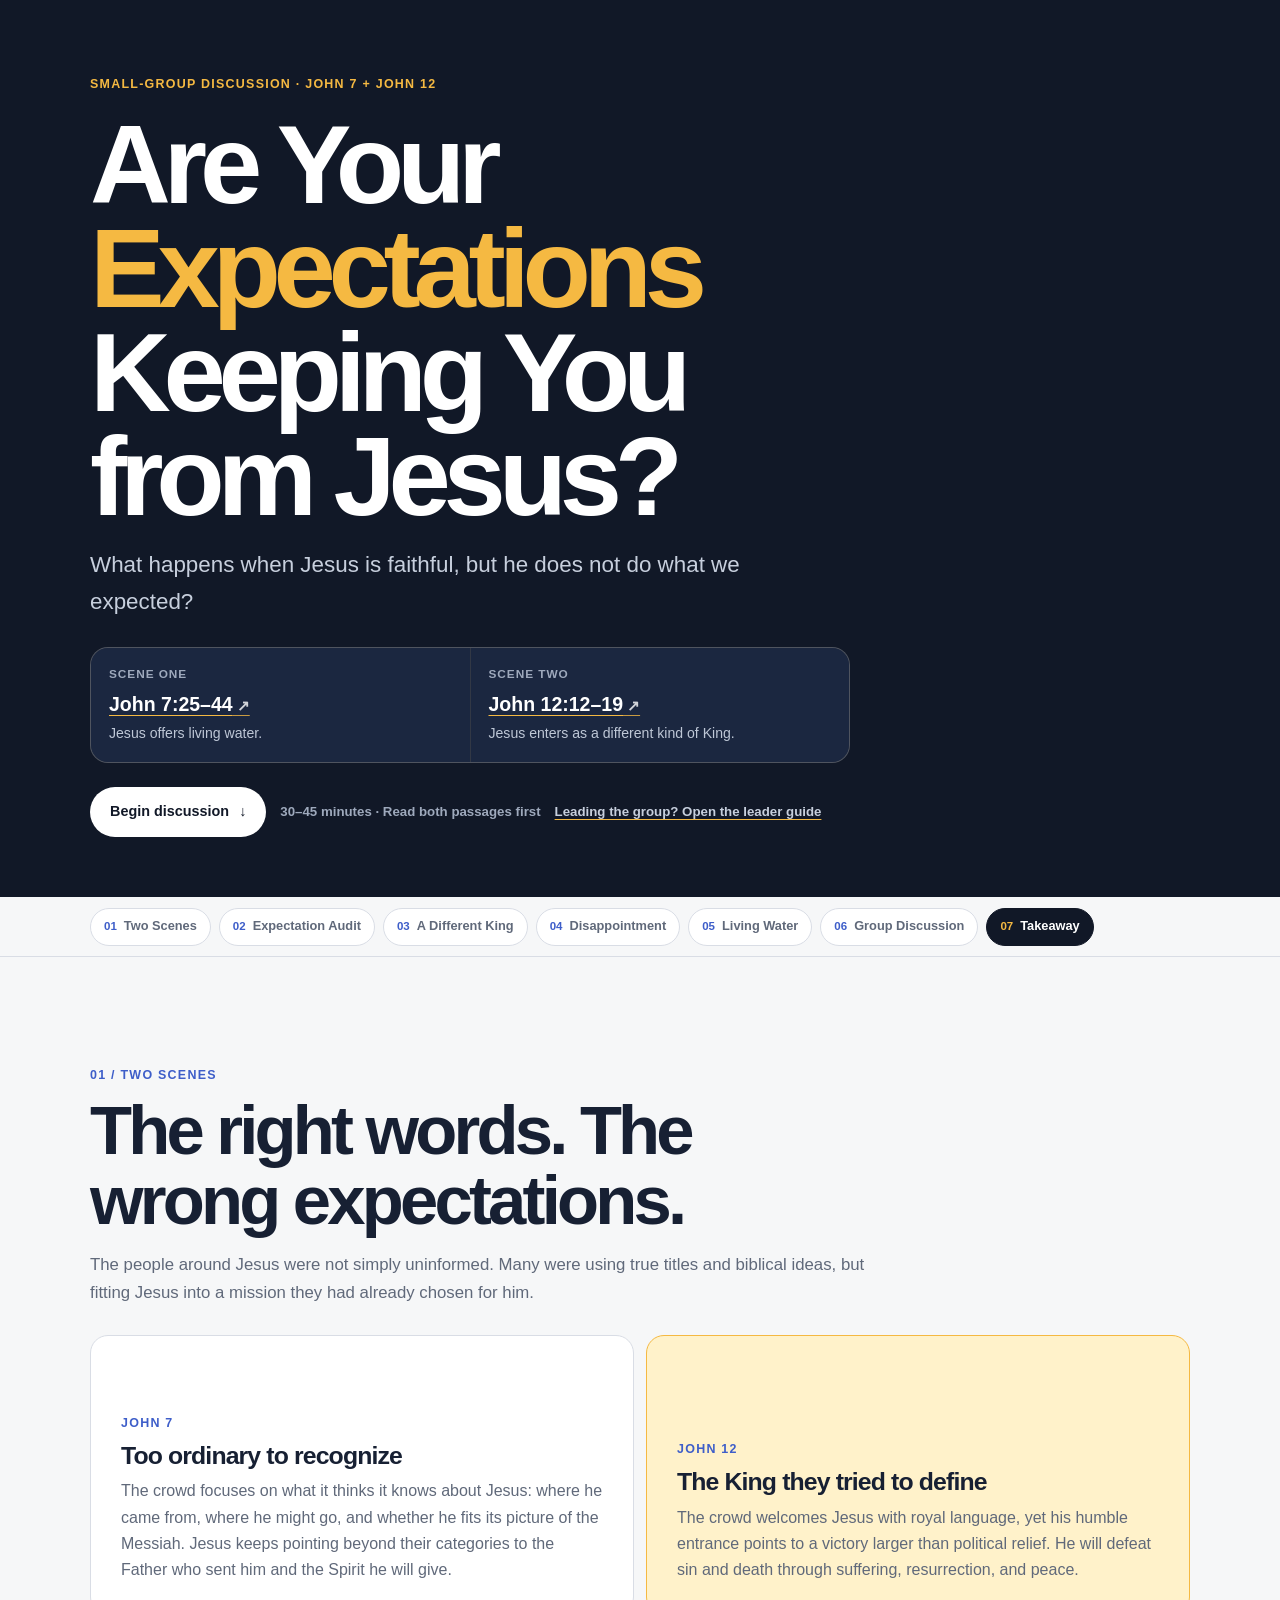
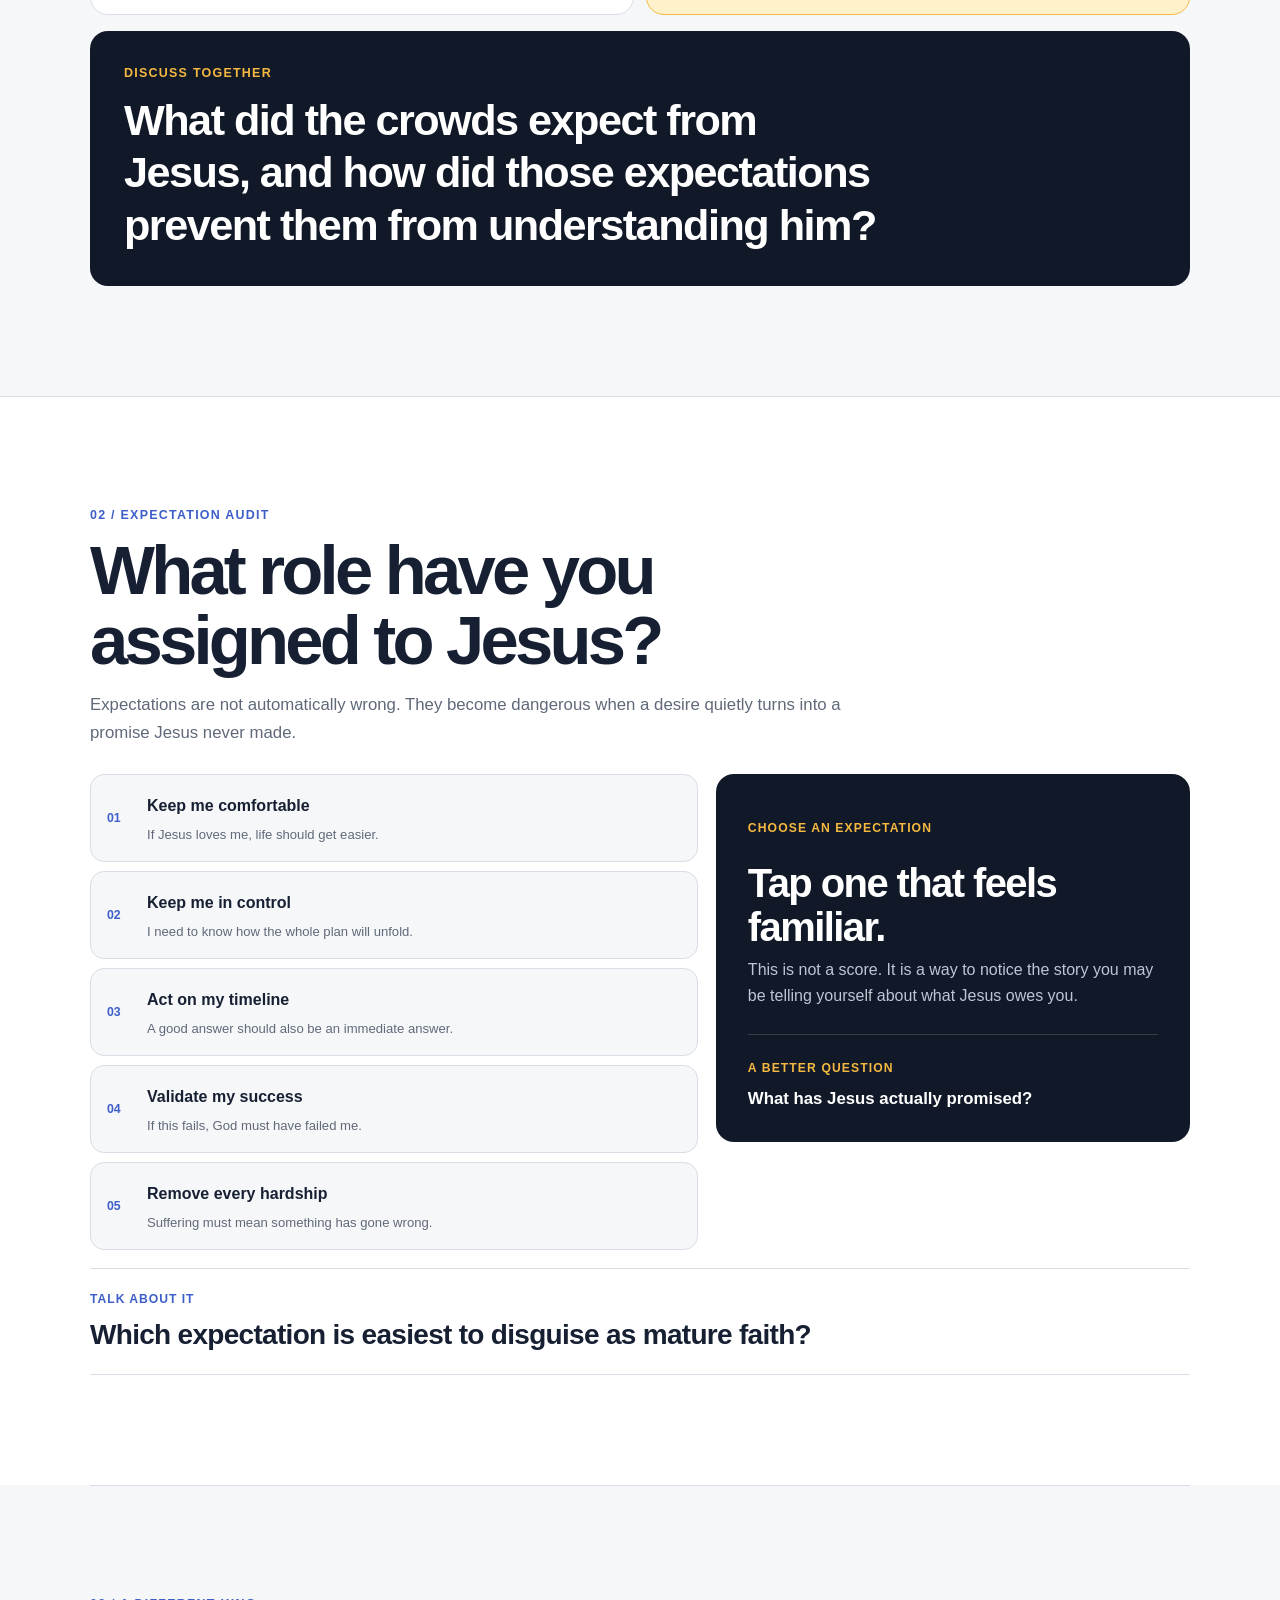
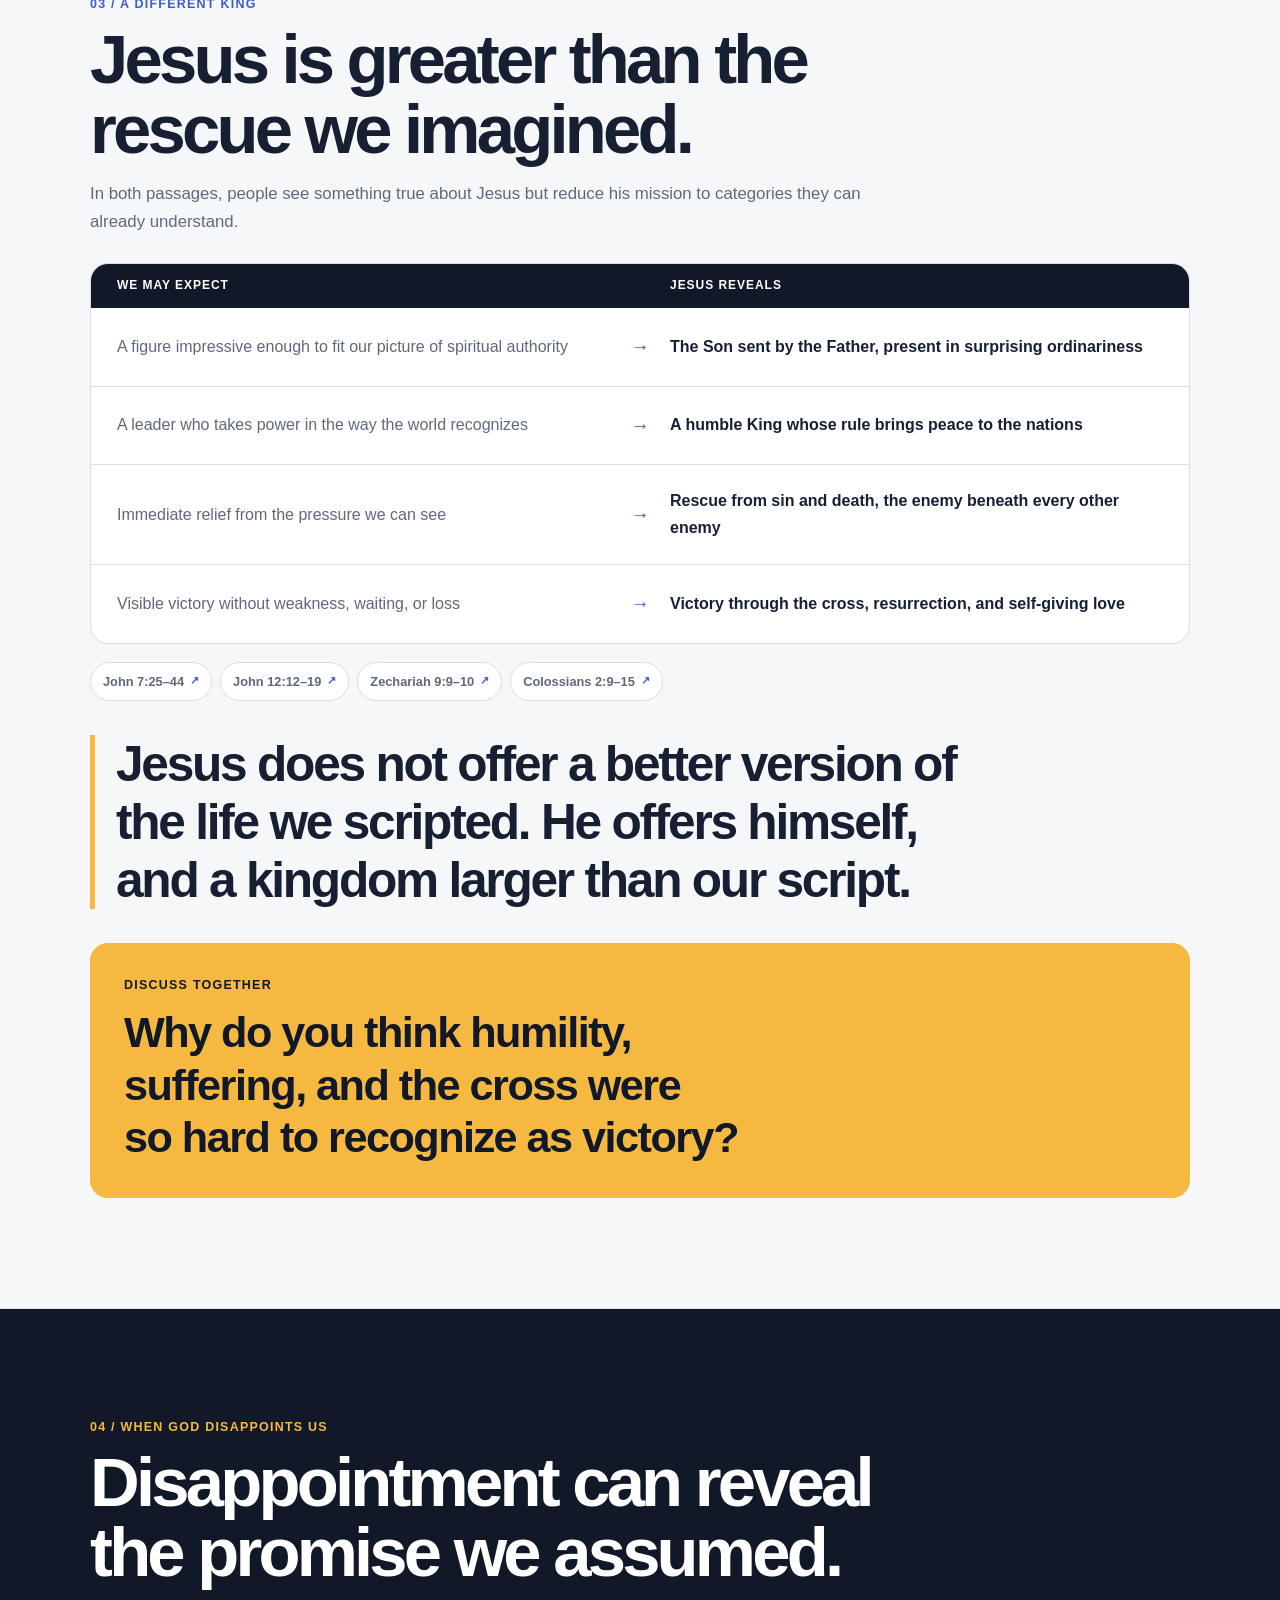
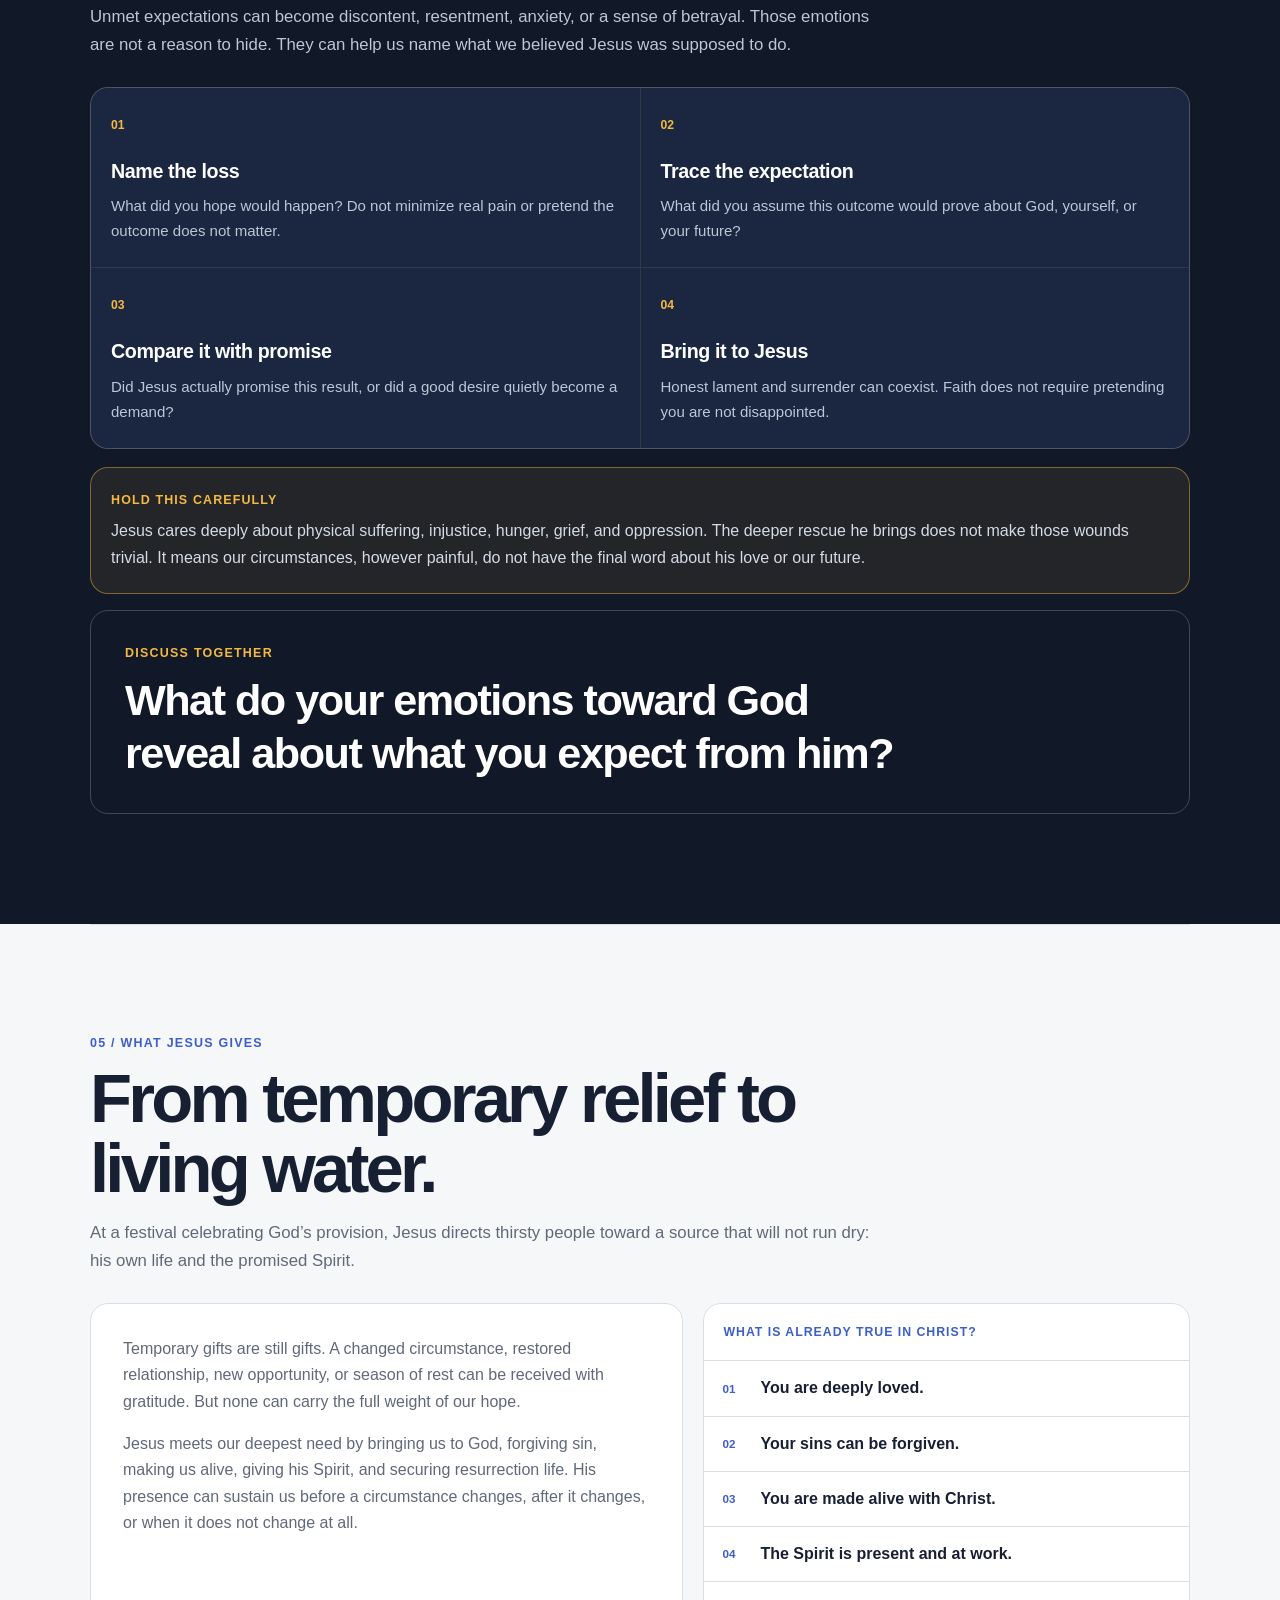
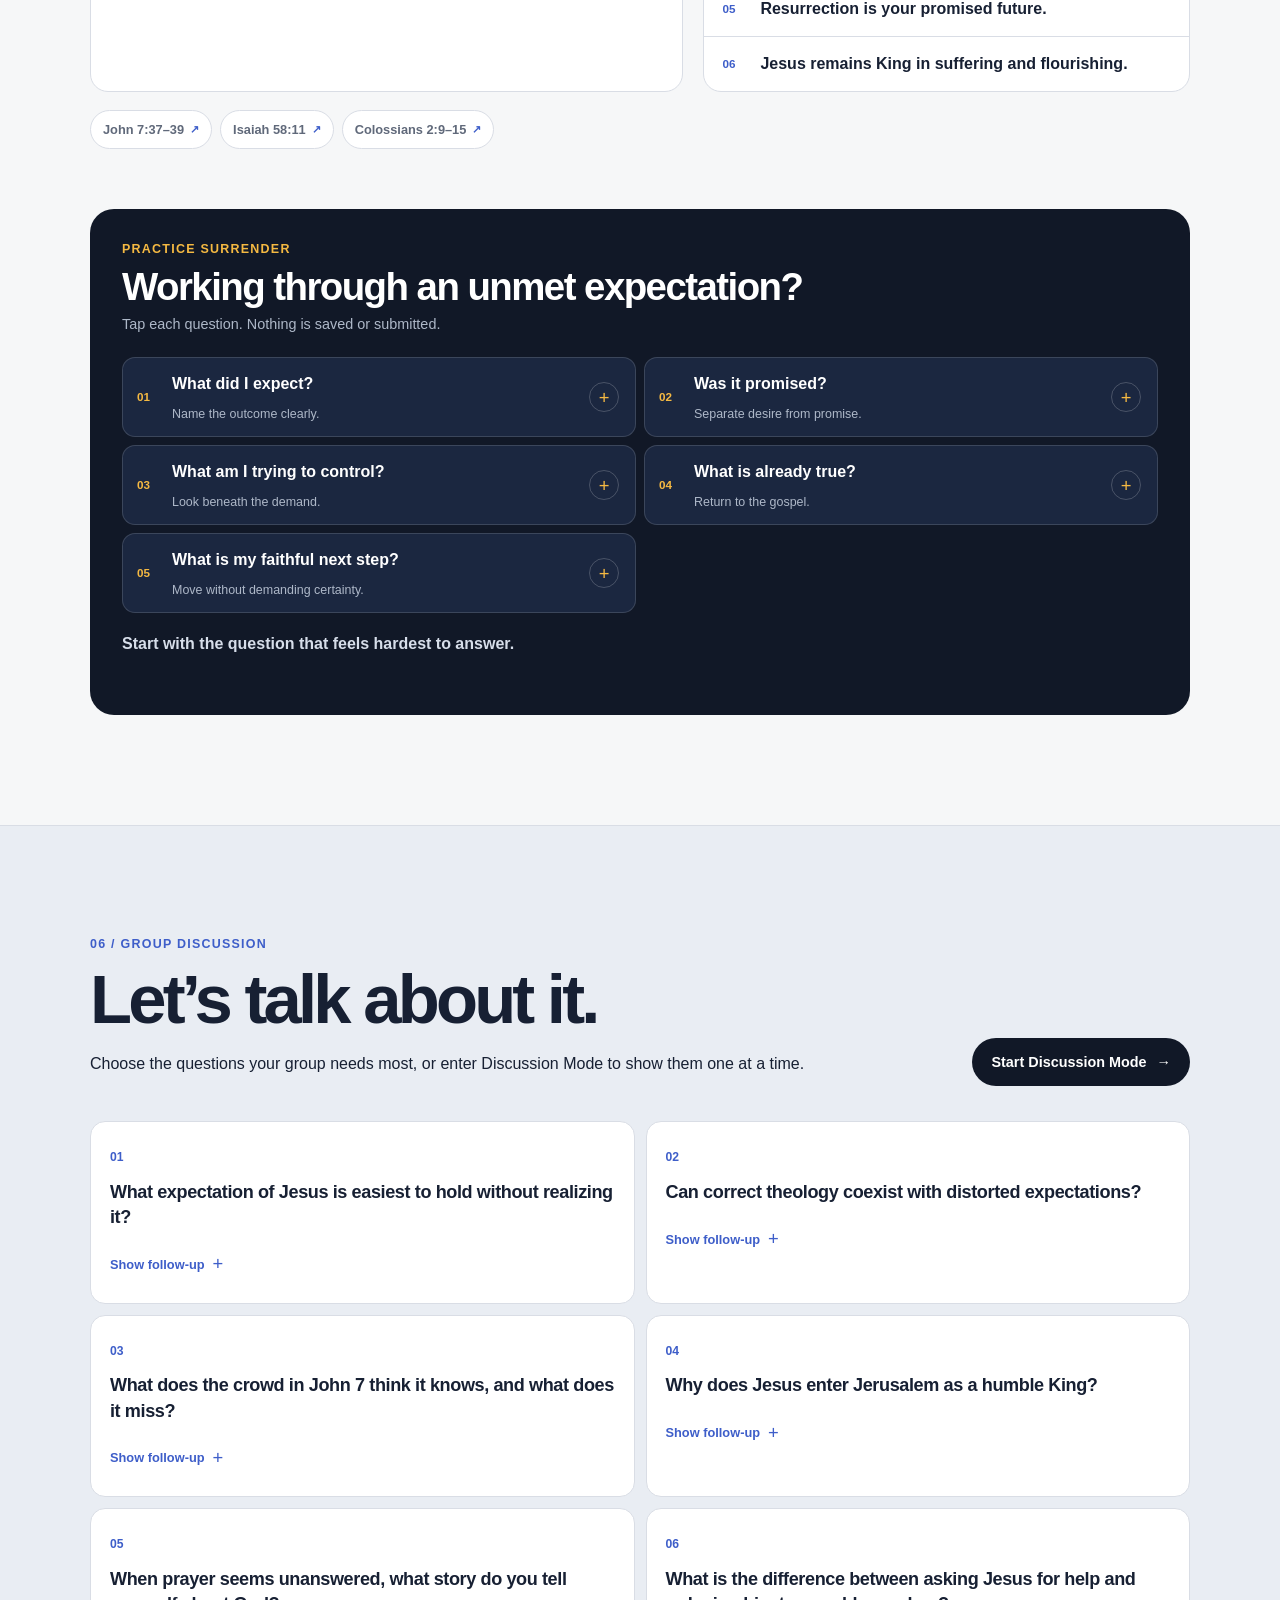
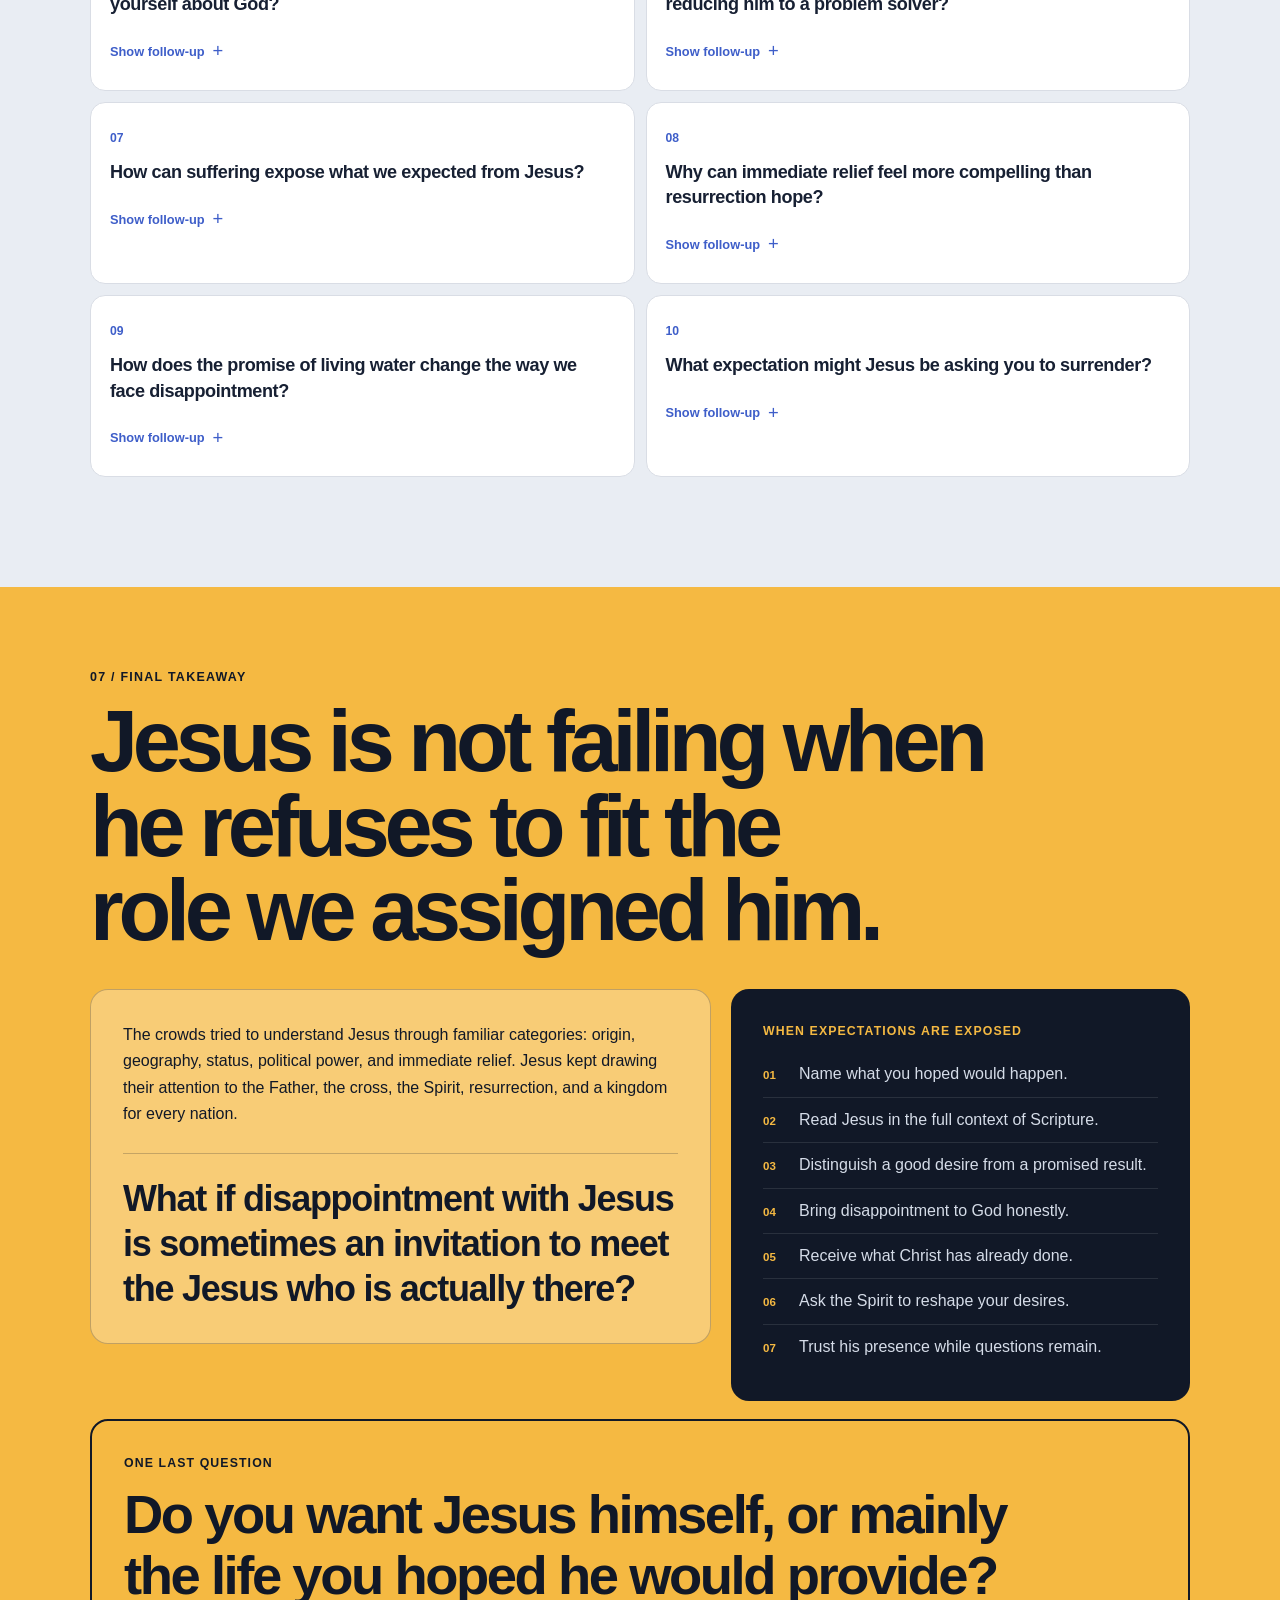
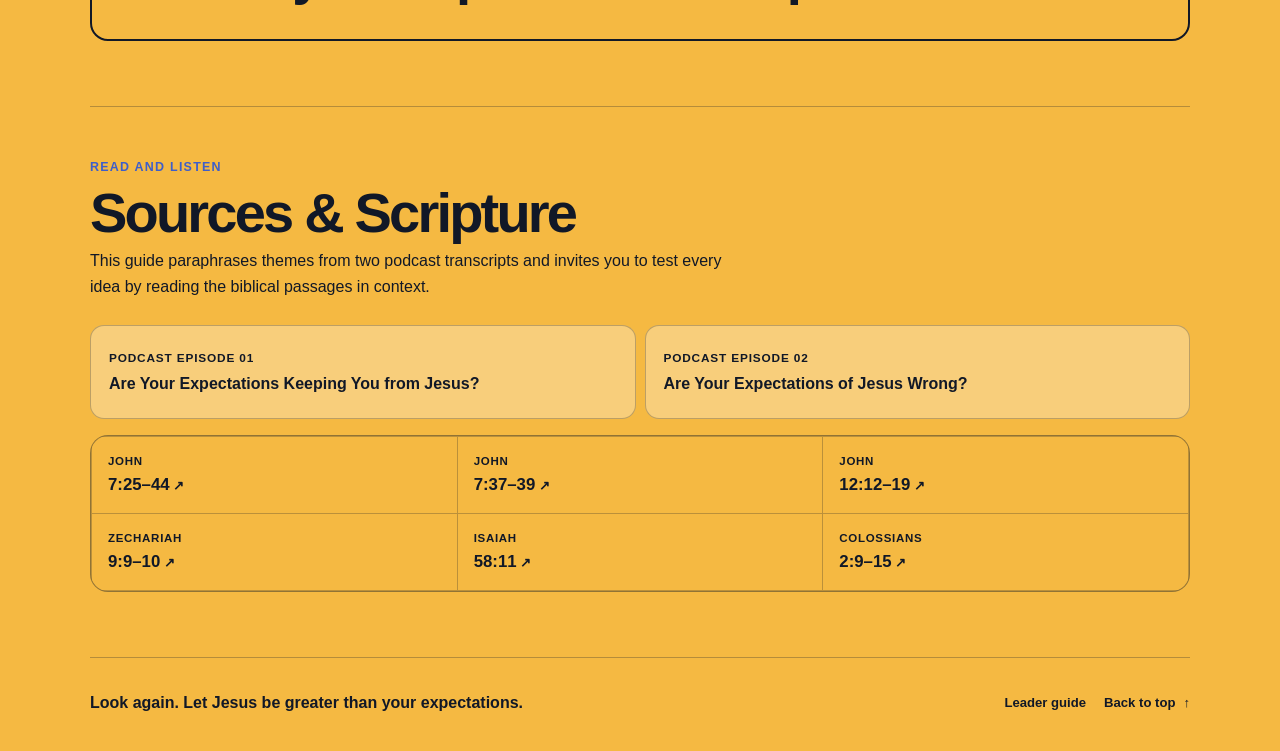
==== commit a80c746d: "Add leader guide page and link every Scripture reference to Bible.com - leader.html: eight-step flow" ====
--- a/index.html
+++ b/index.html
@@ -26,12 +26,12 @@
         <div class="passage-pair" role="group" aria-label="Primary passages">
           <article>
             <span>Scene one</span>
-            <strong>John 7:25–44</strong>
+            <strong><a class="verse-link" href="https://www.bible.com/bible/111/JHN.7.25-44.NIV" target="_blank" rel="noopener noreferrer">John 7:25–44</a></strong>
             <p>Jesus offers living water.</p>
           </article>
           <article>
             <span>Scene two</span>
-            <strong>John 12:12–19</strong>
+            <strong><a class="verse-link" href="https://www.bible.com/bible/111/JHN.12.12-19.NIV" target="_blank" rel="noopener noreferrer">John 12:12–19</a></strong>
             <p>Jesus enters as a different kind of King.</p>
           </article>
         </div>
@@ -39,6 +39,7 @@
         <div class="hero__actions">
           <a class="button button--light" href="#two-scenes">Begin discussion <span aria-hidden="true">↓</span></a>
           <p>30–45 minutes · Read both passages first</p>
+          <a class="hero__leader" href="leader.html">Leading the group? Open the leader guide</a>
         </div>
       </div>
     </header>
@@ -173,10 +174,10 @@
         </div>
 
         <div class="reference-strip" role="group" aria-label="Scripture references">
-          <span>John 7:25–44</span>
-          <span>John 12:12–19</span>
-          <span>Zechariah 9:9–10</span>
-          <span>Colossians 2:9–15</span>
+          <a href="https://www.bible.com/bible/111/JHN.7.25-44.NIV" target="_blank" rel="noopener noreferrer">John 7:25–44</a>
+          <a href="https://www.bible.com/bible/111/JHN.12.12-19.NIV" target="_blank" rel="noopener noreferrer">John 12:12–19</a>
+          <a href="https://www.bible.com/bible/111/ZEC.9.9-10.NIV" target="_blank" rel="noopener noreferrer">Zechariah 9:9–10</a>
+          <a href="https://www.bible.com/bible/111/COL.2.9-15.NIV" target="_blank" rel="noopener noreferrer">Colossians 2:9–15</a>
         </div>
 
         <blockquote class="statement-card">
@@ -257,9 +258,9 @@
         </div>
 
         <div class="reference-strip" role="group" aria-label="Scripture references">
-          <span>John 7:37–39</span>
-          <span>Isaiah 58:11</span>
-          <span>Colossians 2:9–15</span>
+          <a href="https://www.bible.com/bible/111/JHN.7.37-39.NIV" target="_blank" rel="noopener noreferrer">John 7:37–39</a>
+          <a href="https://www.bible.com/bible/111/ISA.58.11.NIV" target="_blank" rel="noopener noreferrer">Isaiah 58:11</a>
+          <a href="https://www.bible.com/bible/111/COL.2.9-15.NIV" target="_blank" rel="noopener noreferrer">Colossians 2:9–15</a>
         </div>
 
         <div class="surrender-tool" id="surrender-tool">
@@ -428,18 +429,21 @@
               </a>
             </div>
             <ul class="scripture-list">
-              <li><span>John</span><strong>7:25–44</strong></li>
-              <li><span>John</span><strong>7:37–39</strong></li>
-              <li><span>John</span><strong>12:12–19</strong></li>
-              <li><span>Zechariah</span><strong>9:9–10</strong></li>
-              <li><span>Isaiah</span><strong>58:11</strong></li>
-              <li><span>Colossians</span><strong>2:9–15</strong></li>
+              <li><a href="https://www.bible.com/bible/111/JHN.7.25-44.NIV" target="_blank" rel="noopener noreferrer"><span>John</span><strong>7:25–44</strong></a></li>
+              <li><a href="https://www.bible.com/bible/111/JHN.7.37-39.NIV" target="_blank" rel="noopener noreferrer"><span>John</span><strong>7:37–39</strong></a></li>
+              <li><a href="https://www.bible.com/bible/111/JHN.12.12-19.NIV" target="_blank" rel="noopener noreferrer"><span>John</span><strong>12:12–19</strong></a></li>
+              <li><a href="https://www.bible.com/bible/111/ZEC.9.9-10.NIV" target="_blank" rel="noopener noreferrer"><span>Zechariah</span><strong>9:9–10</strong></a></li>
+              <li><a href="https://www.bible.com/bible/111/ISA.58.11.NIV" target="_blank" rel="noopener noreferrer"><span>Isaiah</span><strong>58:11</strong></a></li>
+              <li><a href="https://www.bible.com/bible/111/COL.2.9-15.NIV" target="_blank" rel="noopener noreferrer"><span>Colossians</span><strong>2:9–15</strong></a></li>
             </ul>
           </div>
 
           <footer class="site-footer">
             <p>Look again. Let Jesus be greater than your expectations.</p>
-            <a href="#top">Back to top <span aria-hidden="true">↑</span></a>
+            <div class="site-footer__links">
+              <a href="leader.html">Leader guide</a>
+              <a href="#top">Back to top <span aria-hidden="true">↑</span></a>
+            </div>
           </footer>
         </div>
       </section>
--- a/styles.css
+++ b/styles.css
@@ -584,8 +584,9 @@
   margin-top: 18px;
 }
 
-.reference-strip span {
+.reference-strip a {
   min-height: 36px;
+  text-decoration: none;
   display: inline-flex;
   align-items: center;
   border: 1px solid var(--line);
@@ -595,6 +596,18 @@
   color: var(--muted);
   font-size: 0.8rem;
   font-weight: 700;
+}
+
+.reference-strip a::after {
+  content: "↗";
+  margin-left: 6px;
+  font-size: 0.85em;
+  color: var(--blue);
+}
+
+.reference-strip a:hover {
+  border-color: var(--navy);
+  color: var(--ink);
 }
 
 .statement-card {
@@ -1113,12 +1126,32 @@
 }
 
 .scripture-list li {
+  background: var(--yellow);
+}
+
+.scripture-list a {
   min-height: 76px;
   display: flex;
   flex-direction: column;
   justify-content: center;
   padding: 14px 16px;
-  background: var(--yellow);
+  color: inherit;
+  text-decoration: none;
+  transition: background-color 160ms ease;
+}
+
+.scripture-list a:hover {
+  background: rgba(255, 255, 255, 0.3);
+}
+
+.scripture-list a:focus-visible {
+  outline: 3px solid var(--navy);
+  outline-offset: -4px;
+}
+
+.scripture-list strong::after {
+  content: " ↗";
+  font-size: 0.8em;
 }
 
 .scripture-list span {
@@ -1547,3 +1580,369 @@
     padding-block: 34px;
   }
 }
+
+.verse-link {
+  color: inherit;
+  text-decoration: underline;
+  text-decoration-thickness: 1px;
+  text-decoration-color: var(--yellow);
+  text-underline-offset: 0.2em;
+}
+
+.verse-link:hover {
+  text-decoration-thickness: 2px;
+}
+
+.verse-link::after {
+  content: " ↗";
+  font-size: 0.75em;
+  opacity: 0.8;
+}
+
+.hero__leader {
+  min-height: 44px;
+  display: inline-flex;
+  align-items: center;
+  color: #c7cfdd;
+  font-size: 0.83rem;
+  font-weight: 700;
+  text-decoration: underline;
+  text-decoration-color: var(--yellow);
+  text-underline-offset: 0.2em;
+}
+
+.site-footer__links {
+  display: flex;
+  flex-wrap: wrap;
+  gap: 18px;
+}
+
+.verse-link:focus-visible,
+.reference-strip a:focus-visible,
+.hero__leader:focus-visible,
+.leader-passages a:focus-visible,
+.site-footer a:focus-visible {
+  outline: 3px solid var(--yellow);
+  outline-offset: 3px;
+}
+
+/* Leader guide page */
+
+.leader-hero {
+  min-height: auto;
+}
+
+.leader-hero h1 {
+  font-size: clamp(2.4rem, 10vw, 5.2rem);
+}
+
+.leader-bar {
+  position: sticky;
+  z-index: 50;
+  top: 0;
+  border-bottom: 1px solid var(--line);
+  background: var(--paper);
+  background: color-mix(in srgb, var(--paper) 92%, transparent);
+  -webkit-backdrop-filter: blur(16px);
+  backdrop-filter: blur(16px);
+}
+
+.leader-bar__inner {
+  display: grid;
+  grid-template-columns: auto 1fr;
+  align-items: center;
+  gap: 10px 16px;
+  padding-block: 10px;
+}
+
+.leader-bar__clock {
+  display: flex;
+  flex-direction: column;
+}
+
+.leader-bar__label {
+  color: var(--blue);
+  font-size: 0.7rem;
+  font-weight: 800;
+  letter-spacing: 0.09em;
+  text-transform: uppercase;
+}
+
+.leader-bar__clock strong {
+  font-size: 1.7rem;
+  font-variant-numeric: tabular-nums;
+  letter-spacing: -0.03em;
+  line-height: 1;
+}
+
+.leader-bar__now {
+  margin: 0;
+  color: var(--muted);
+  font-size: 0.85rem;
+  font-weight: 600;
+}
+
+.leader-bar__actions {
+  grid-column: 1 / -1;
+  display: flex;
+  gap: 8px;
+}
+
+.leader-bar__actions .button {
+  flex: 1;
+  min-height: 42px;
+  padding: 8px 16px;
+}
+
+.leader-main {
+  padding-block: 34px 26px;
+}
+
+.leader-panel {
+  padding: 22px 20px;
+  border: 1px solid var(--line);
+  border-radius: var(--radius);
+  background: var(--card);
+}
+
+.leader-panel + .leader-panel {
+  margin-top: 18px;
+}
+
+.leader-panel h2,
+.leader-flow-heading h2 {
+  margin: 8px 0 10px;
+  font-size: clamp(1.6rem, 6vw, 2.4rem);
+  letter-spacing: -0.04em;
+  line-height: 1.05;
+}
+
+.leader-panel__note {
+  margin: 0 0 14px;
+  color: var(--muted);
+}
+
+.leader-checklist {
+  display: grid;
+  gap: 8px;
+  margin: 0;
+  padding-left: 20px;
+}
+
+.leader-checklist li::marker {
+  color: var(--blue);
+  font-weight: 800;
+}
+
+.leader-passages {
+  display: grid;
+  gap: 8px;
+  margin: 0;
+  padding: 0;
+  list-style: none;
+}
+
+.leader-passages a {
+  min-height: 76px;
+  display: grid;
+  gap: 2px;
+  border: 1px solid var(--line);
+  border-radius: 13px;
+  padding: 12px 14px;
+  background: var(--paper);
+  color: inherit;
+  text-decoration: none;
+}
+
+.leader-passages a:hover {
+  border-color: var(--navy);
+}
+
+.leader-passages span {
+  color: var(--blue);
+  font-size: 0.7rem;
+  font-weight: 800;
+  letter-spacing: 0.08em;
+  text-transform: uppercase;
+}
+
+.leader-passages strong {
+  font-size: 1.05rem;
+}
+
+.leader-passages strong::after {
+  content: " ↗";
+  color: var(--blue);
+  font-size: 0.8em;
+}
+
+.leader-passages small {
+  color: var(--muted);
+  font-size: 0.82rem;
+}
+
+.leader-flow-heading {
+  max-width: 700px;
+  margin: 44px 0 18px;
+}
+
+.leader-flow-heading > p:last-child {
+  margin: 0;
+  color: var(--muted);
+}
+
+.leader-flow {
+  display: grid;
+  gap: 12px;
+  margin: 0;
+  padding: 0;
+  list-style: none;
+}
+
+.leader-step {
+  padding: 20px 18px;
+  border: 1px solid var(--line);
+  border-left-width: 5px;
+  border-radius: 15px;
+  background: var(--card);
+  scroll-margin-top: 130px;
+}
+
+.leader-step[aria-current="step"] {
+  border-color: var(--yellow);
+  box-shadow: 0 0 0 3px var(--yellow-soft);
+}
+
+.leader-step__head {
+  display: flex;
+  flex-wrap: wrap;
+  align-items: baseline;
+  gap: 6px 14px;
+  margin-bottom: 12px;
+}
+
+.leader-step__time {
+  color: var(--blue);
+  font-size: 0.74rem;
+  font-weight: 800;
+  font-variant-numeric: tabular-nums;
+  letter-spacing: 0.06em;
+}
+
+.leader-step[aria-current="step"] .leader-step__time {
+  border-radius: 999px;
+  padding: 2px 8px;
+  background: var(--yellow);
+  color: var(--navy);
+}
+
+.leader-step h3 {
+  margin: 0;
+  font-size: 1.3rem;
+  letter-spacing: -0.03em;
+  line-height: 1.15;
+}
+
+.leader-step dl {
+  display: grid;
+  gap: 10px;
+  margin: 0;
+}
+
+.leader-step dt {
+  color: var(--blue);
+  font-size: 0.7rem;
+  font-weight: 800;
+  letter-spacing: 0.09em;
+  text-transform: uppercase;
+}
+
+.leader-step dd {
+  margin: 2px 0 0;
+}
+
+.leader-step dd .verse-link {
+  font-weight: 700;
+  text-decoration-color: var(--blue);
+}
+
+.leader-panel--short {
+  margin-top: 18px;
+  border-color: transparent;
+  background: var(--navy);
+  color: #ffffff;
+}
+
+.leader-panel--short .section-number {
+  color: var(--yellow);
+}
+
+.leader-panel--short li {
+  color: #d5dce8;
+}
+
+.leader-panel--short li::marker {
+  color: var(--yellow);
+}
+
+.leader-footer {
+  margin-top: 44px;
+}
+
+@media (min-width: 650px) {
+  .leader-bar__inner {
+    grid-template-columns: auto 1fr auto;
+  }
+
+  .leader-bar__actions {
+    grid-column: auto;
+  }
+
+  .leader-bar__actions .button {
+    flex: 0 0 auto;
+  }
+
+  .leader-passages {
+    grid-template-columns: repeat(2, 1fr);
+  }
+
+  .leader-panel {
+    padding: 28px;
+  }
+
+  .leader-step {
+    padding: 26px 26px 26px 24px;
+  }
+
+  .leader-step dl {
+    grid-template-columns: 130px 1fr;
+    gap: 12px 16px;
+  }
+
+  .leader-step dd {
+    margin: 0;
+  }
+}
+
+@media (min-width: 880px) {
+  .leader-passages {
+    grid-template-columns: repeat(3, 1fr);
+  }
+}
+
+@media (prefers-color-scheme: dark) {
+  .leader-panel--short {
+    background: #090f1b;
+  }
+}
+
+@media print {
+  .leader-bar,
+  .hero__leader {
+    display: none !important;
+  }
+
+  .leader-step {
+    break-inside: avoid;
+  }
+}
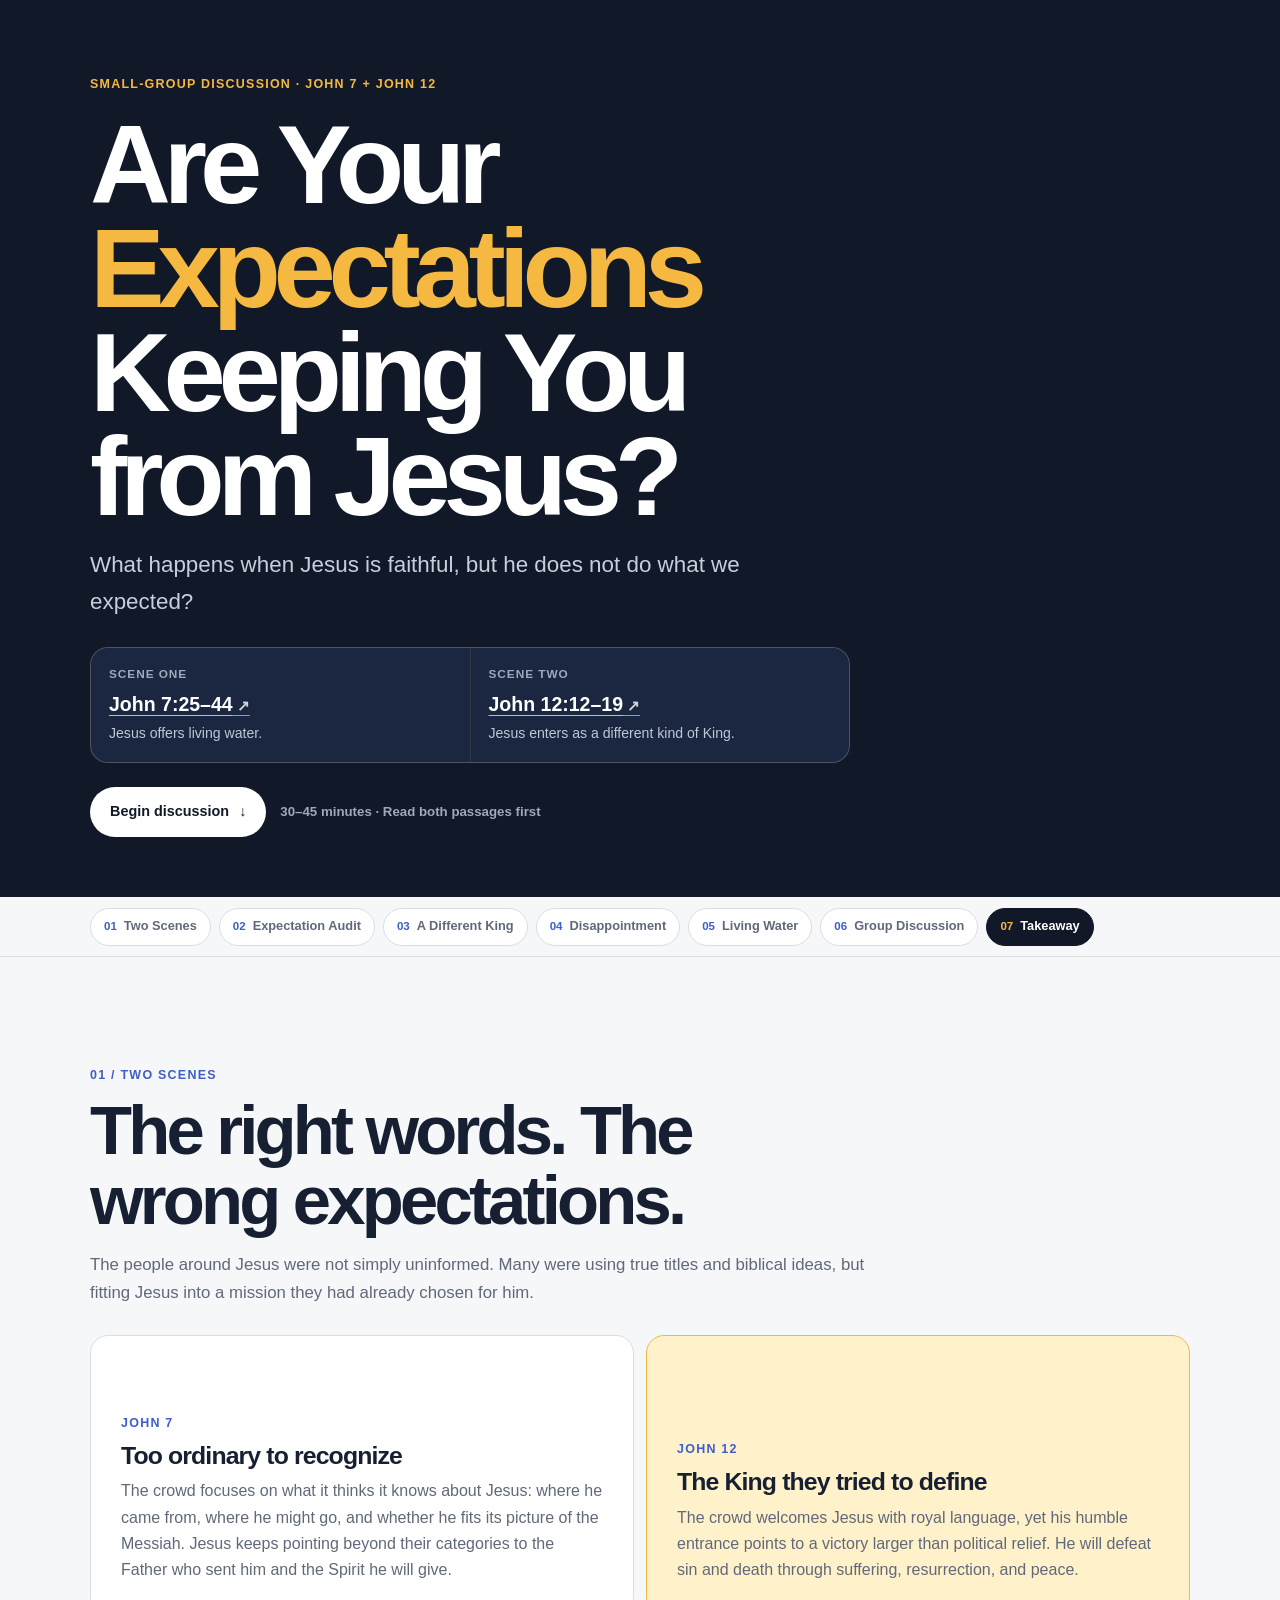
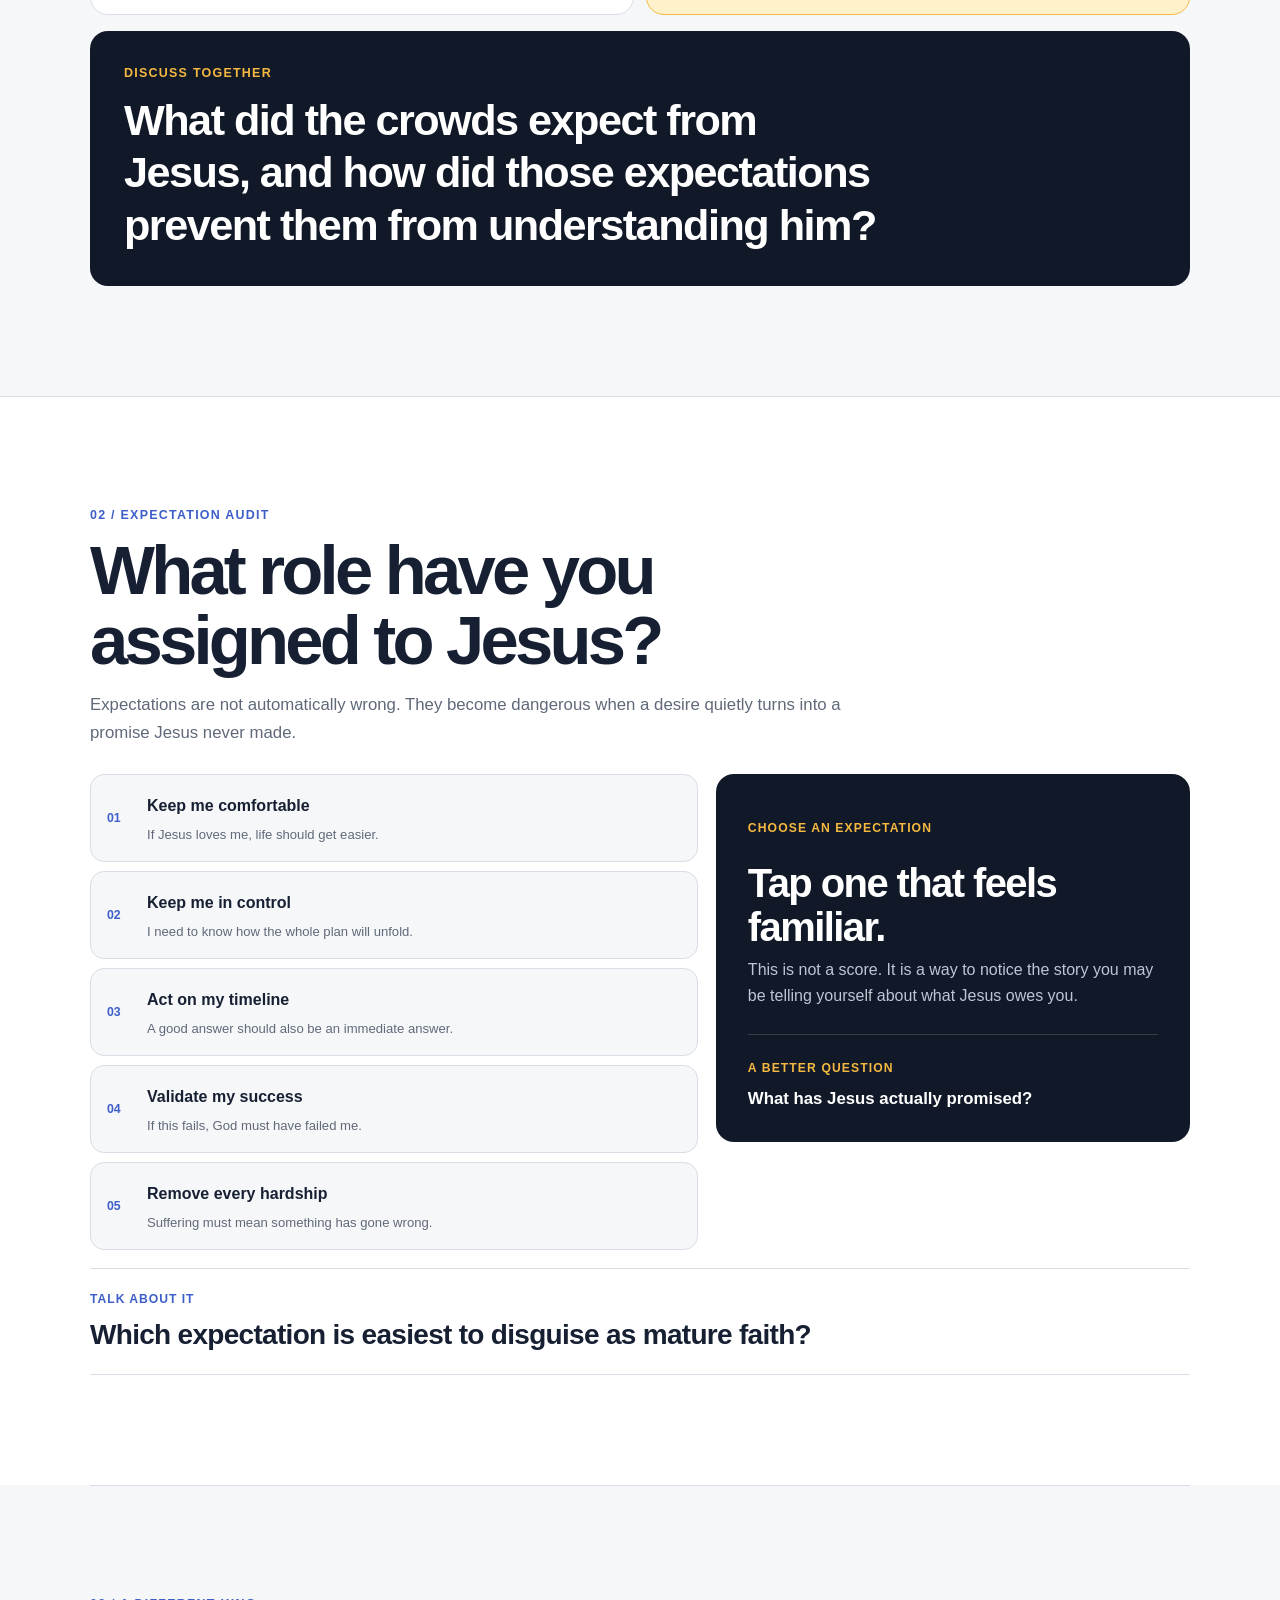
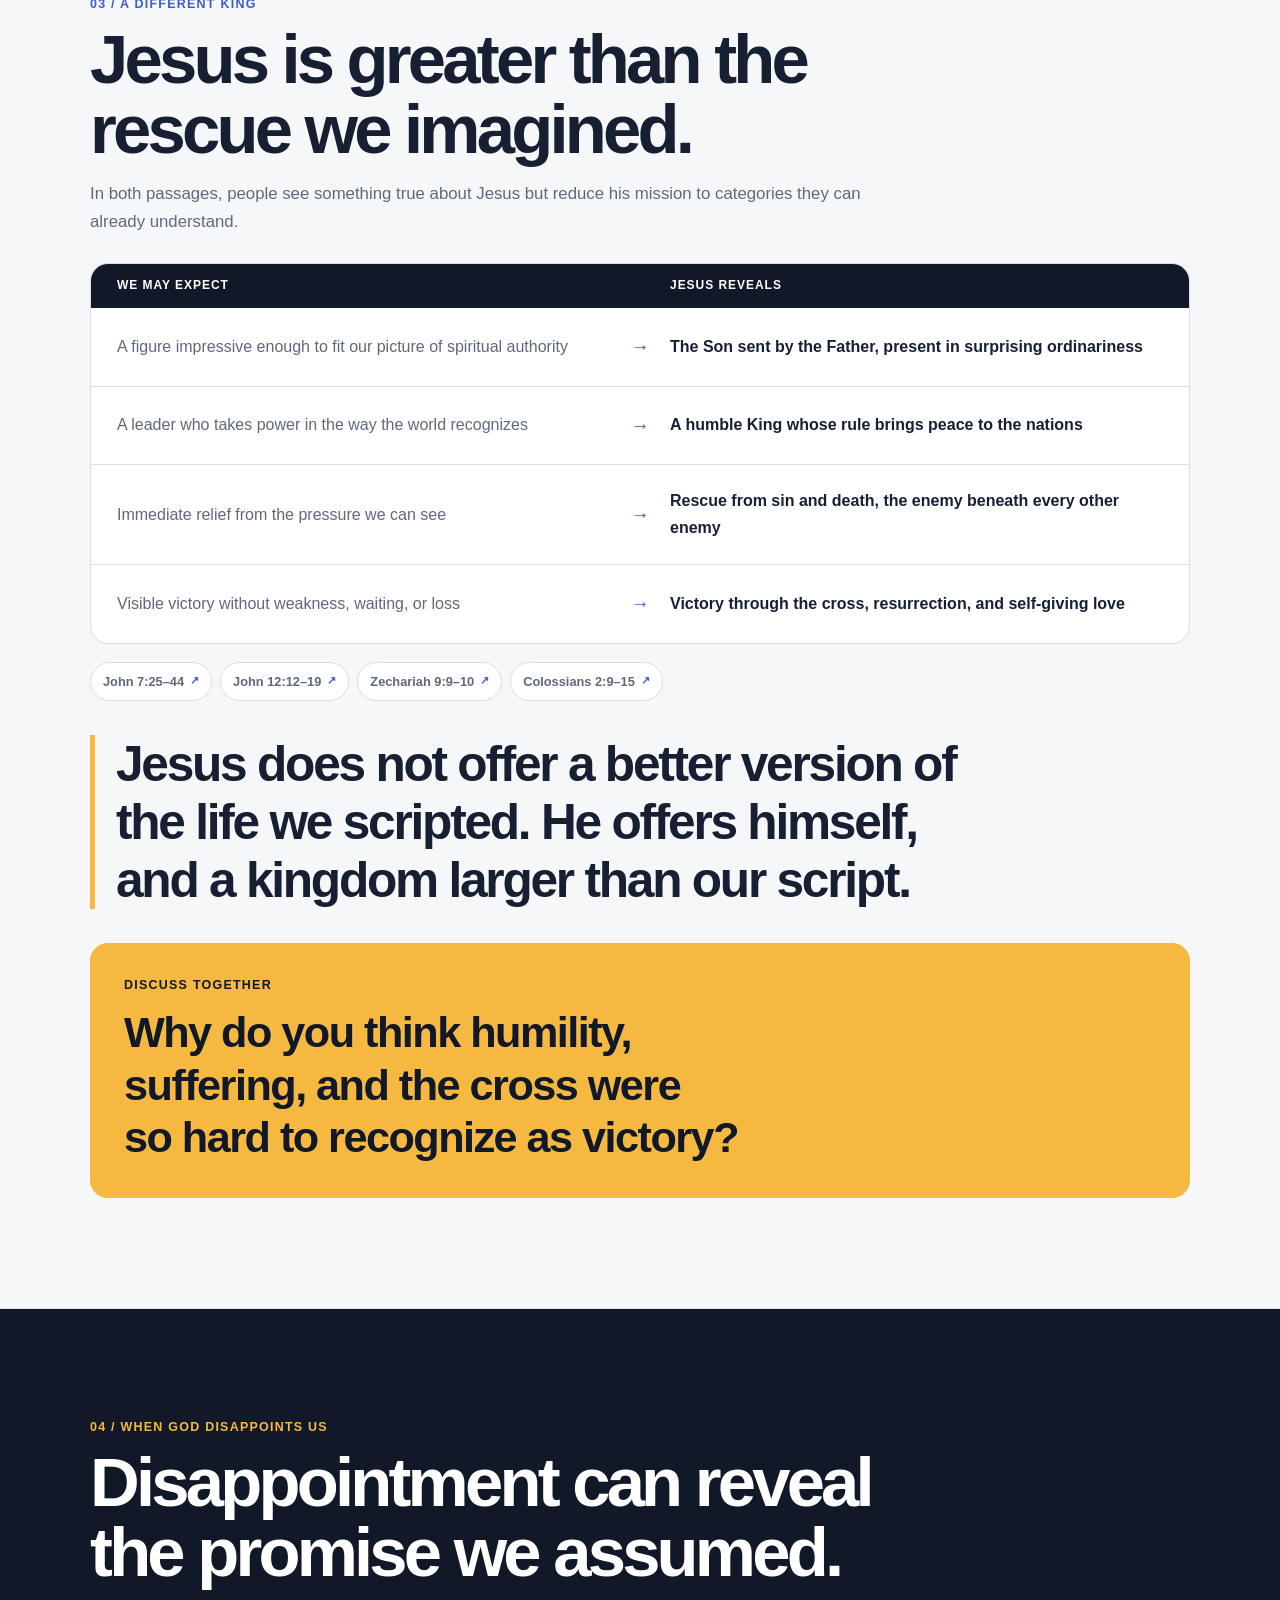
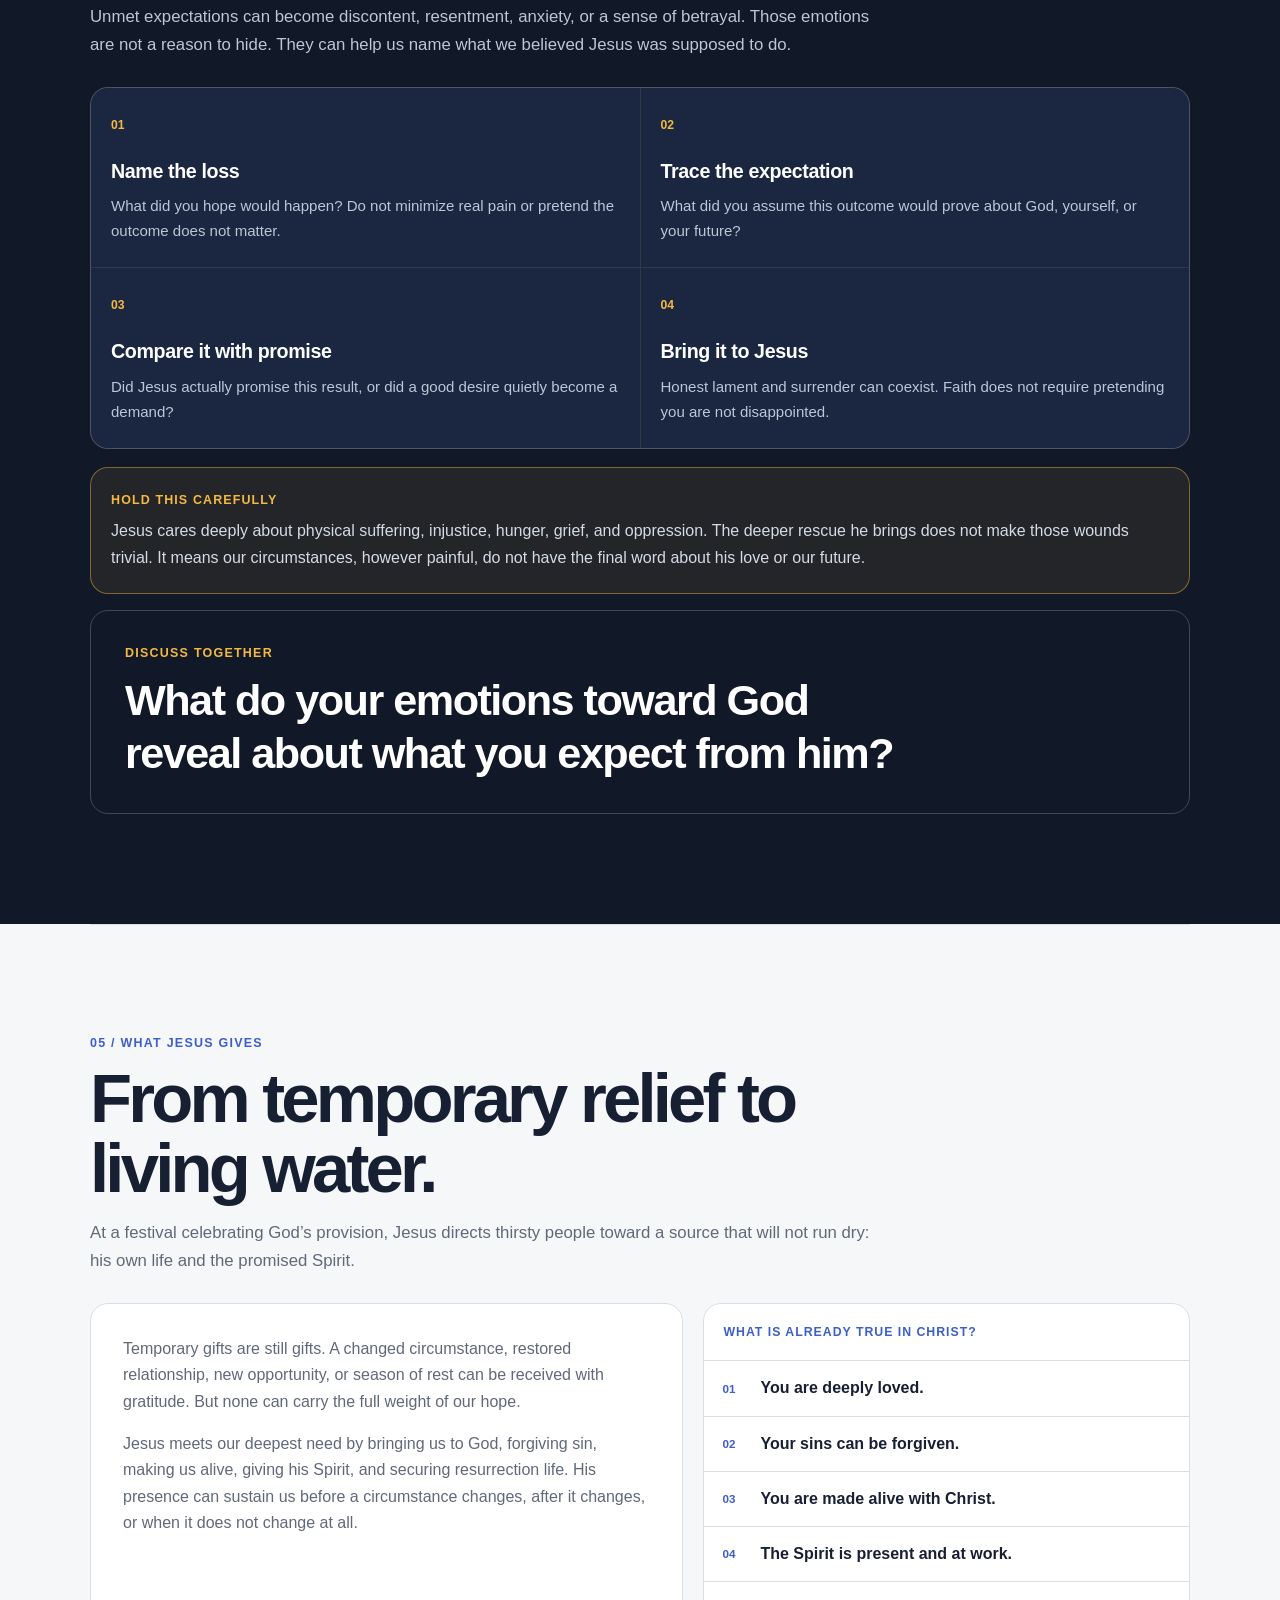
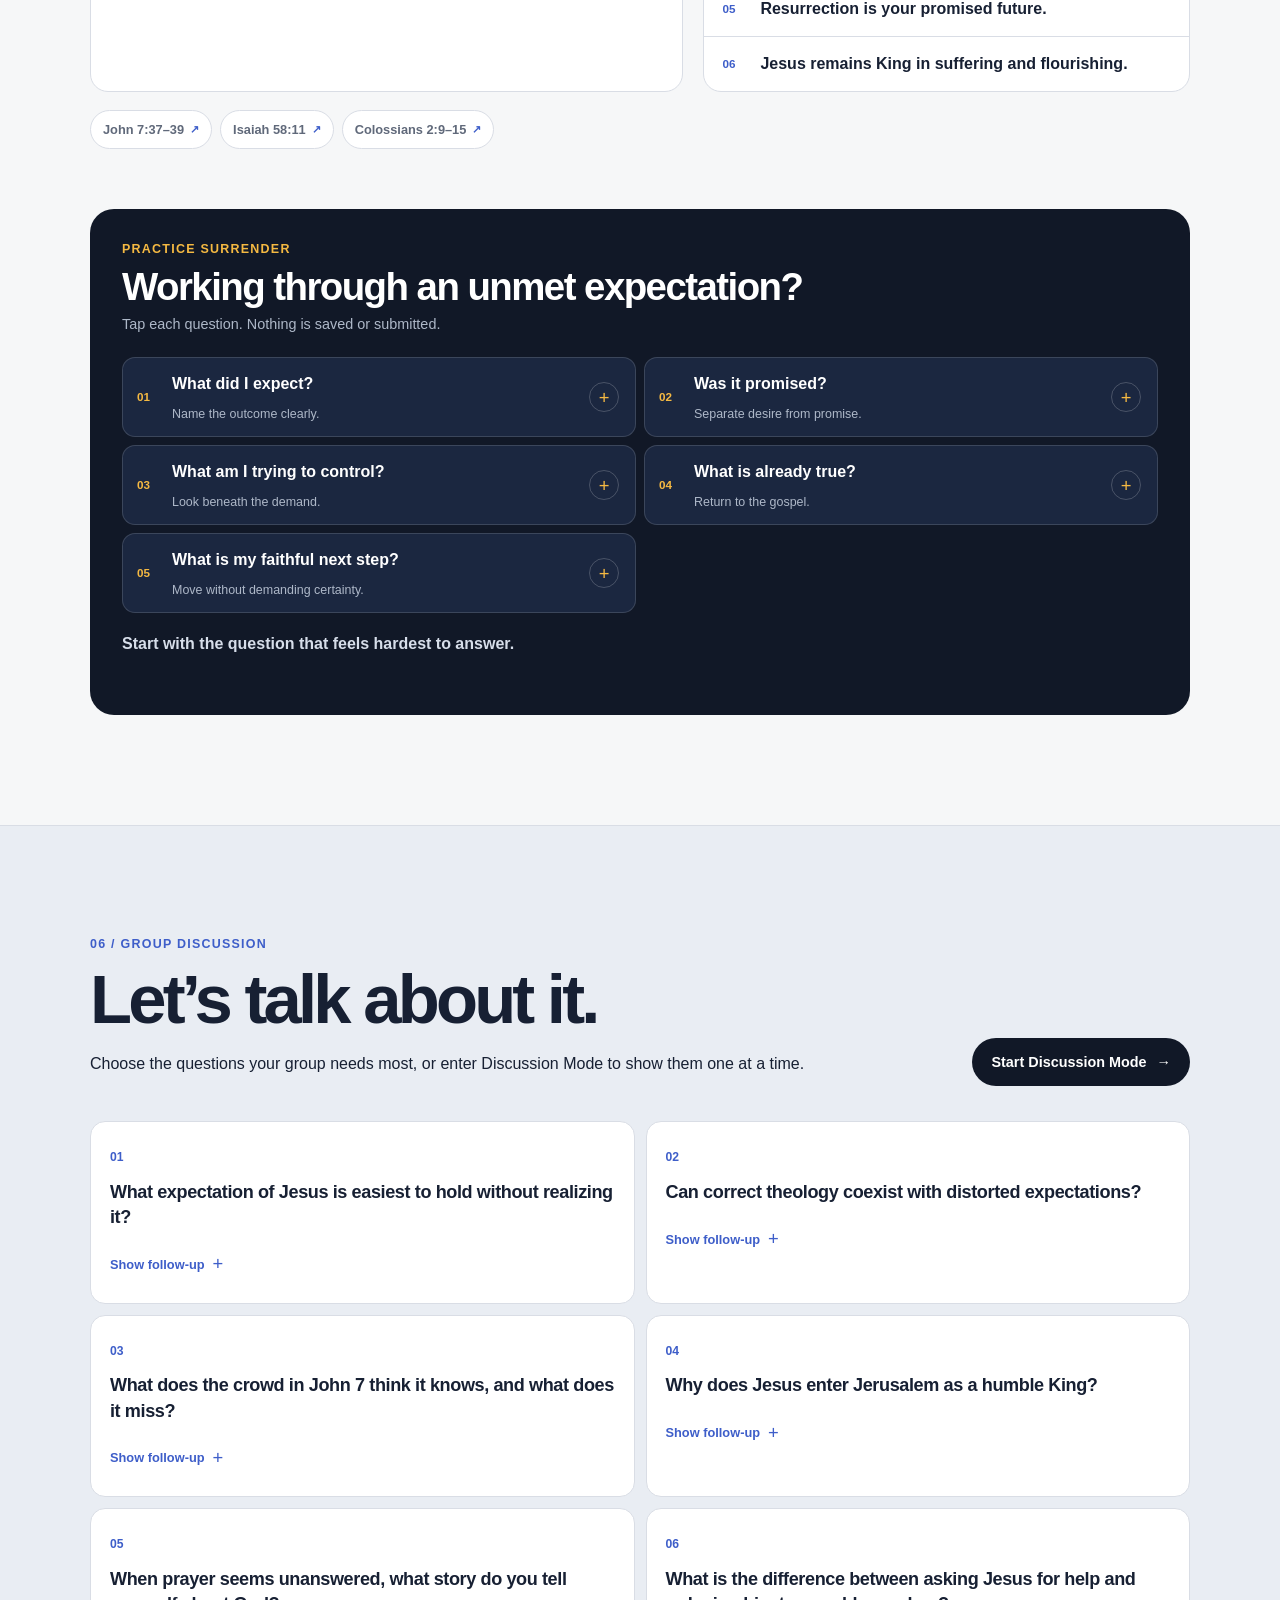
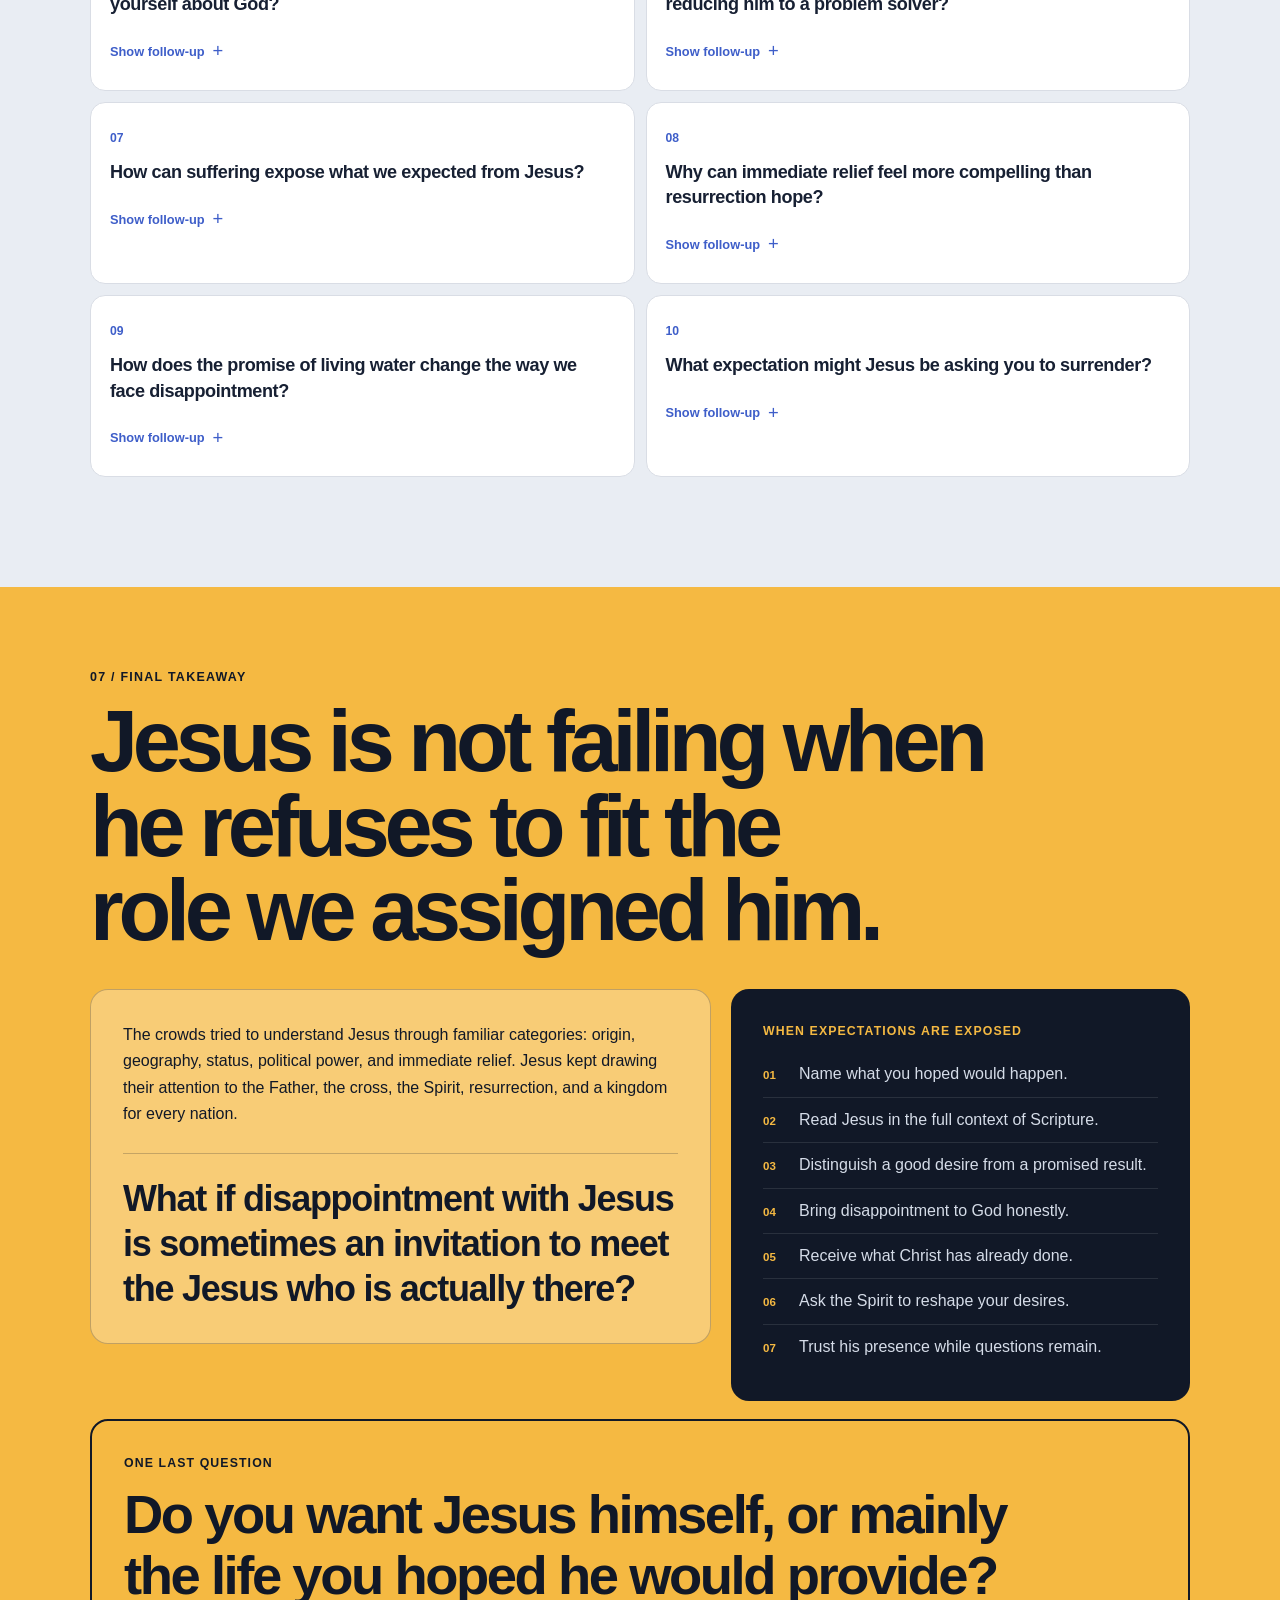
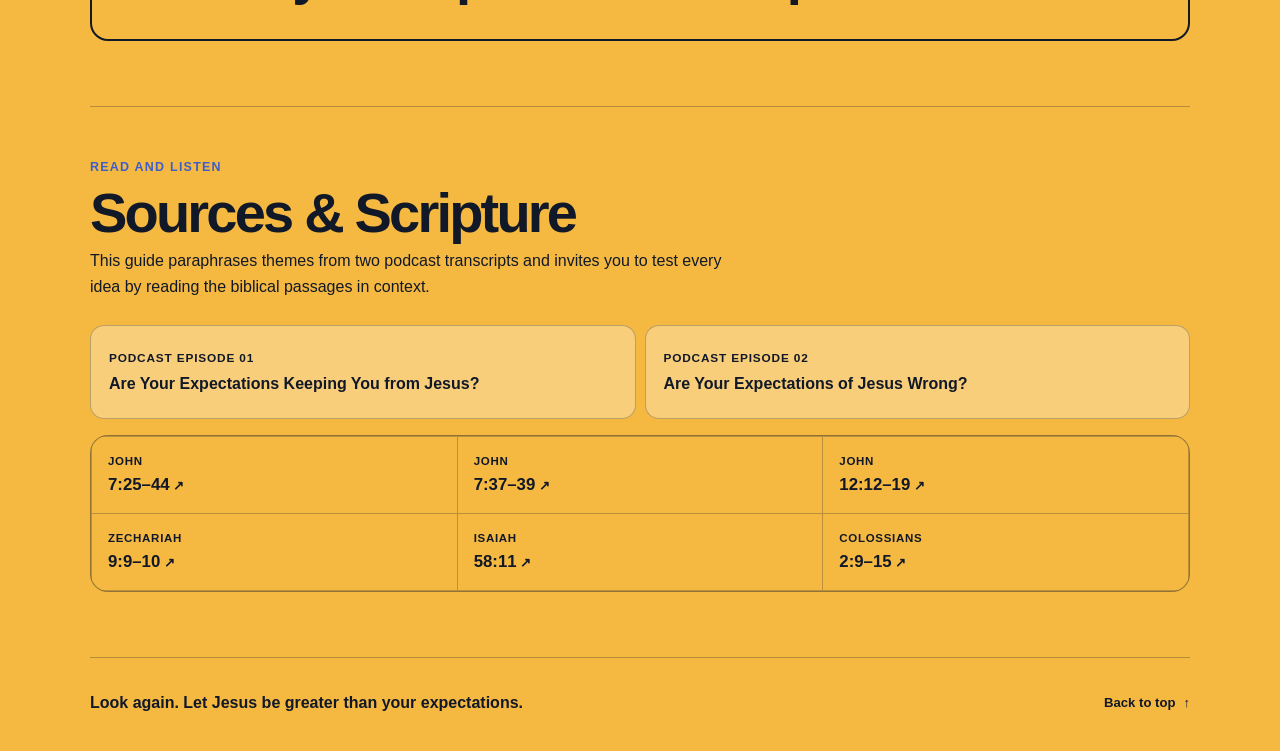
==== commit 31f4faa9: "Switch Scripture links to KJV and unlist the leader guide - All Bible.com links now open the KJV (ve" ====
--- a/index.html
+++ b/index.html
@@ -26,12 +26,12 @@
         <div class="passage-pair" role="group" aria-label="Primary passages">
           <article>
             <span>Scene one</span>
-            <strong><a class="verse-link" href="https://www.bible.com/bible/111/JHN.7.25-44.NIV" target="_blank" rel="noopener noreferrer">John 7:25–44</a></strong>
+            <strong><a class="verse-link" href="https://www.bible.com/bible/1/JHN.7.25-44.KJV" target="_blank" rel="noopener noreferrer">John 7:25–44</a></strong>
             <p>Jesus offers living water.</p>
           </article>
           <article>
             <span>Scene two</span>
-            <strong><a class="verse-link" href="https://www.bible.com/bible/111/JHN.12.12-19.NIV" target="_blank" rel="noopener noreferrer">John 12:12–19</a></strong>
+            <strong><a class="verse-link" href="https://www.bible.com/bible/1/JHN.12.12-19.KJV" target="_blank" rel="noopener noreferrer">John 12:12–19</a></strong>
             <p>Jesus enters as a different kind of King.</p>
           </article>
         </div>
@@ -39,7 +39,6 @@
         <div class="hero__actions">
           <a class="button button--light" href="#two-scenes">Begin discussion <span aria-hidden="true">↓</span></a>
           <p>30–45 minutes · Read both passages first</p>
-          <a class="hero__leader" href="leader.html">Leading the group? Open the leader guide</a>
         </div>
       </div>
     </header>
@@ -174,10 +173,10 @@
         </div>
 
         <div class="reference-strip" role="group" aria-label="Scripture references">
-          <a href="https://www.bible.com/bible/111/JHN.7.25-44.NIV" target="_blank" rel="noopener noreferrer">John 7:25–44</a>
-          <a href="https://www.bible.com/bible/111/JHN.12.12-19.NIV" target="_blank" rel="noopener noreferrer">John 12:12–19</a>
-          <a href="https://www.bible.com/bible/111/ZEC.9.9-10.NIV" target="_blank" rel="noopener noreferrer">Zechariah 9:9–10</a>
-          <a href="https://www.bible.com/bible/111/COL.2.9-15.NIV" target="_blank" rel="noopener noreferrer">Colossians 2:9–15</a>
+          <a href="https://www.bible.com/bible/1/JHN.7.25-44.KJV" target="_blank" rel="noopener noreferrer">John 7:25–44</a>
+          <a href="https://www.bible.com/bible/1/JHN.12.12-19.KJV" target="_blank" rel="noopener noreferrer">John 12:12–19</a>
+          <a href="https://www.bible.com/bible/1/ZEC.9.9-10.KJV" target="_blank" rel="noopener noreferrer">Zechariah 9:9–10</a>
+          <a href="https://www.bible.com/bible/1/COL.2.9-15.KJV" target="_blank" rel="noopener noreferrer">Colossians 2:9–15</a>
         </div>
 
         <blockquote class="statement-card">
@@ -258,9 +257,9 @@
         </div>
 
         <div class="reference-strip" role="group" aria-label="Scripture references">
-          <a href="https://www.bible.com/bible/111/JHN.7.37-39.NIV" target="_blank" rel="noopener noreferrer">John 7:37–39</a>
-          <a href="https://www.bible.com/bible/111/ISA.58.11.NIV" target="_blank" rel="noopener noreferrer">Isaiah 58:11</a>
-          <a href="https://www.bible.com/bible/111/COL.2.9-15.NIV" target="_blank" rel="noopener noreferrer">Colossians 2:9–15</a>
+          <a href="https://www.bible.com/bible/1/JHN.7.37-39.KJV" target="_blank" rel="noopener noreferrer">John 7:37–39</a>
+          <a href="https://www.bible.com/bible/1/ISA.58.11.KJV" target="_blank" rel="noopener noreferrer">Isaiah 58:11</a>
+          <a href="https://www.bible.com/bible/1/COL.2.9-15.KJV" target="_blank" rel="noopener noreferrer">Colossians 2:9–15</a>
         </div>
 
         <div class="surrender-tool" id="surrender-tool">
@@ -429,21 +428,18 @@
               </a>
             </div>
             <ul class="scripture-list">
-              <li><a href="https://www.bible.com/bible/111/JHN.7.25-44.NIV" target="_blank" rel="noopener noreferrer"><span>John</span><strong>7:25–44</strong></a></li>
-              <li><a href="https://www.bible.com/bible/111/JHN.7.37-39.NIV" target="_blank" rel="noopener noreferrer"><span>John</span><strong>7:37–39</strong></a></li>
-              <li><a href="https://www.bible.com/bible/111/JHN.12.12-19.NIV" target="_blank" rel="noopener noreferrer"><span>John</span><strong>12:12–19</strong></a></li>
-              <li><a href="https://www.bible.com/bible/111/ZEC.9.9-10.NIV" target="_blank" rel="noopener noreferrer"><span>Zechariah</span><strong>9:9–10</strong></a></li>
-              <li><a href="https://www.bible.com/bible/111/ISA.58.11.NIV" target="_blank" rel="noopener noreferrer"><span>Isaiah</span><strong>58:11</strong></a></li>
-              <li><a href="https://www.bible.com/bible/111/COL.2.9-15.NIV" target="_blank" rel="noopener noreferrer"><span>Colossians</span><strong>2:9–15</strong></a></li>
+              <li><a href="https://www.bible.com/bible/1/JHN.7.25-44.KJV" target="_blank" rel="noopener noreferrer"><span>John</span><strong>7:25–44</strong></a></li>
+              <li><a href="https://www.bible.com/bible/1/JHN.7.37-39.KJV" target="_blank" rel="noopener noreferrer"><span>John</span><strong>7:37–39</strong></a></li>
+              <li><a href="https://www.bible.com/bible/1/JHN.12.12-19.KJV" target="_blank" rel="noopener noreferrer"><span>John</span><strong>12:12–19</strong></a></li>
+              <li><a href="https://www.bible.com/bible/1/ZEC.9.9-10.KJV" target="_blank" rel="noopener noreferrer"><span>Zechariah</span><strong>9:9–10</strong></a></li>
+              <li><a href="https://www.bible.com/bible/1/ISA.58.11.KJV" target="_blank" rel="noopener noreferrer"><span>Isaiah</span><strong>58:11</strong></a></li>
+              <li><a href="https://www.bible.com/bible/1/COL.2.9-15.KJV" target="_blank" rel="noopener noreferrer"><span>Colossians</span><strong>2:9–15</strong></a></li>
             </ul>
           </div>
 
           <footer class="site-footer">
             <p>Look again. Let Jesus be greater than your expectations.</p>
-            <div class="site-footer__links">
-              <a href="leader.html">Leader guide</a>
-              <a href="#top">Back to top <span aria-hidden="true">↑</span></a>
-            </div>
+            <a href="#top">Back to top <span aria-hidden="true">↑</span></a>
           </footer>
         </div>
       </section>
--- a/styles.css
+++ b/styles.css
@@ -1599,18 +1599,6 @@
   opacity: 0.8;
 }
 
-.hero__leader {
-  min-height: 44px;
-  display: inline-flex;
-  align-items: center;
-  color: #c7cfdd;
-  font-size: 0.83rem;
-  font-weight: 700;
-  text-decoration: underline;
-  text-decoration-color: var(--yellow);
-  text-underline-offset: 0.2em;
-}
-
 .site-footer__links {
   display: flex;
   flex-wrap: wrap;
@@ -1619,7 +1607,6 @@
 
 .verse-link:focus-visible,
 .reference-strip a:focus-visible,
-.hero__leader:focus-visible,
 .leader-passages a:focus-visible,
 .site-footer a:focus-visible {
   outline: 3px solid var(--yellow);
@@ -1937,8 +1924,7 @@
 }
 
 @media print {
-  .leader-bar,
-  .hero__leader {
+  .leader-bar {
     display: none !important;
   }
 
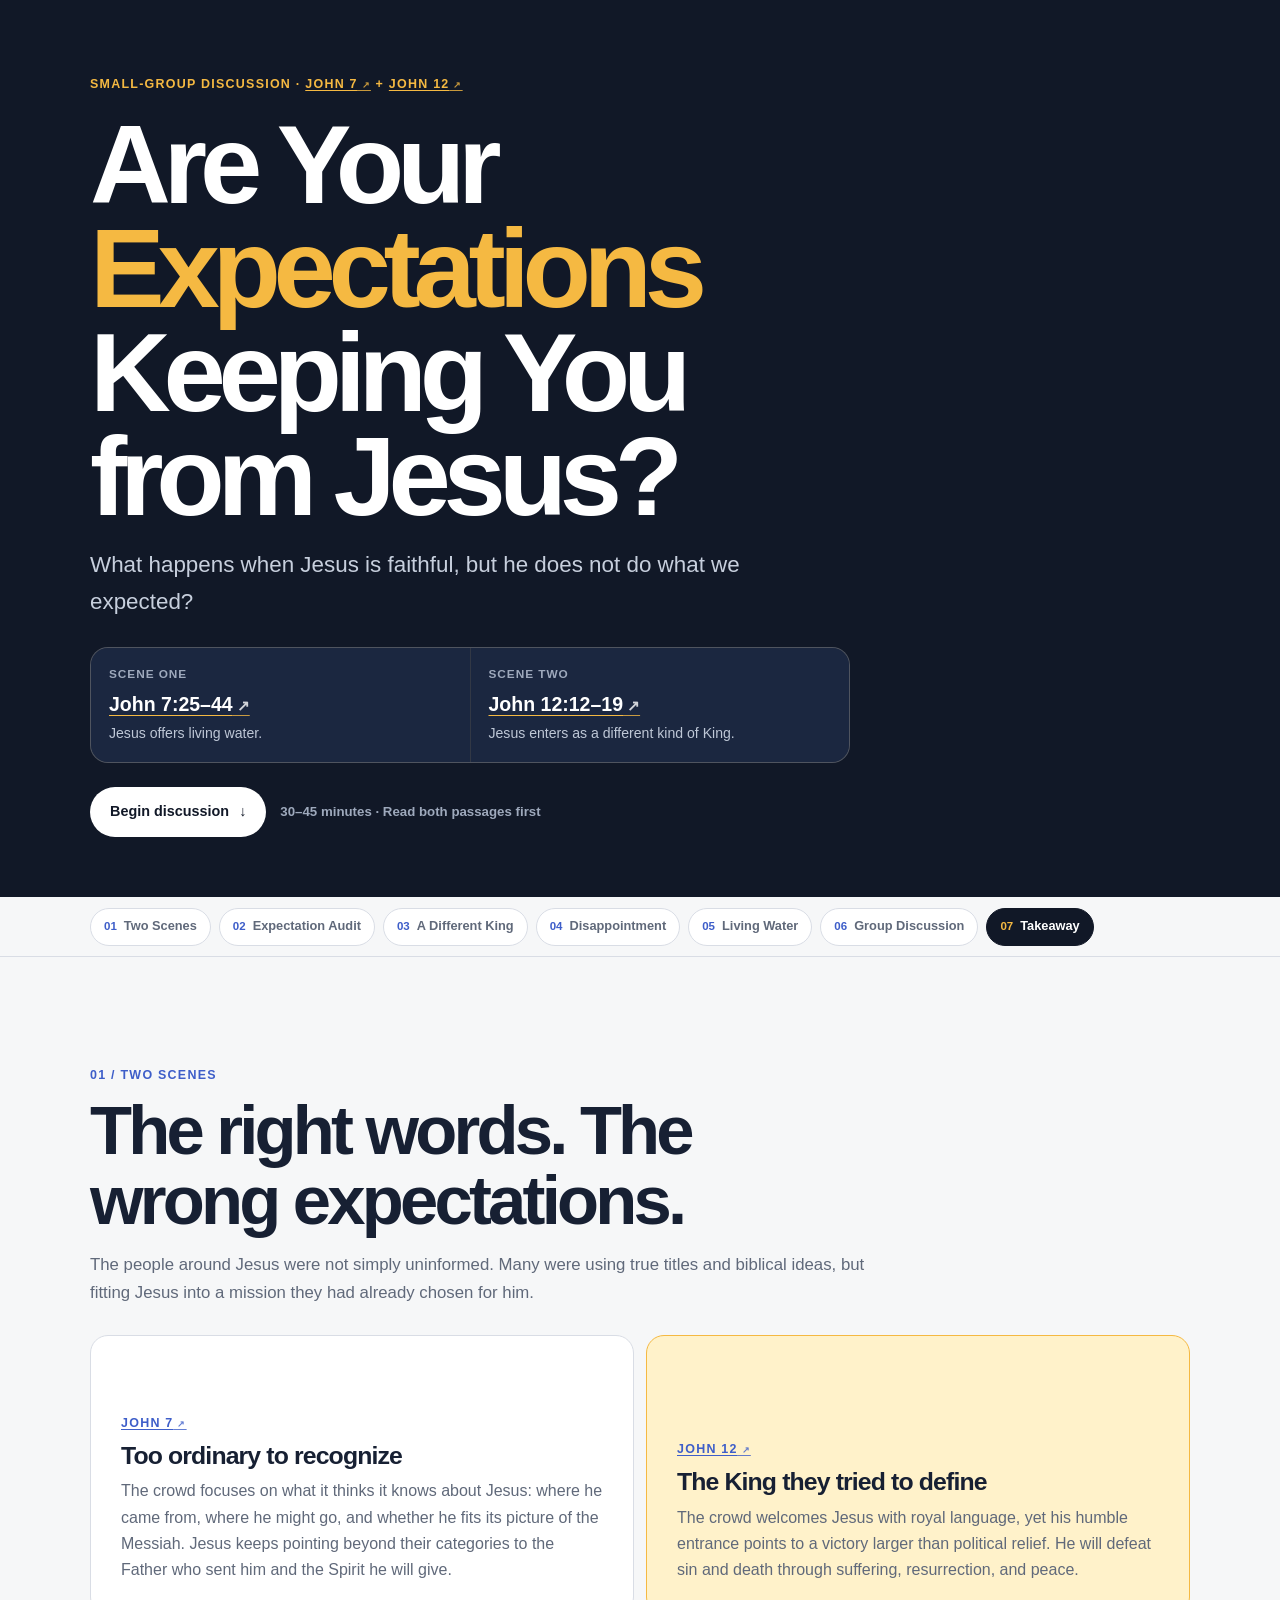
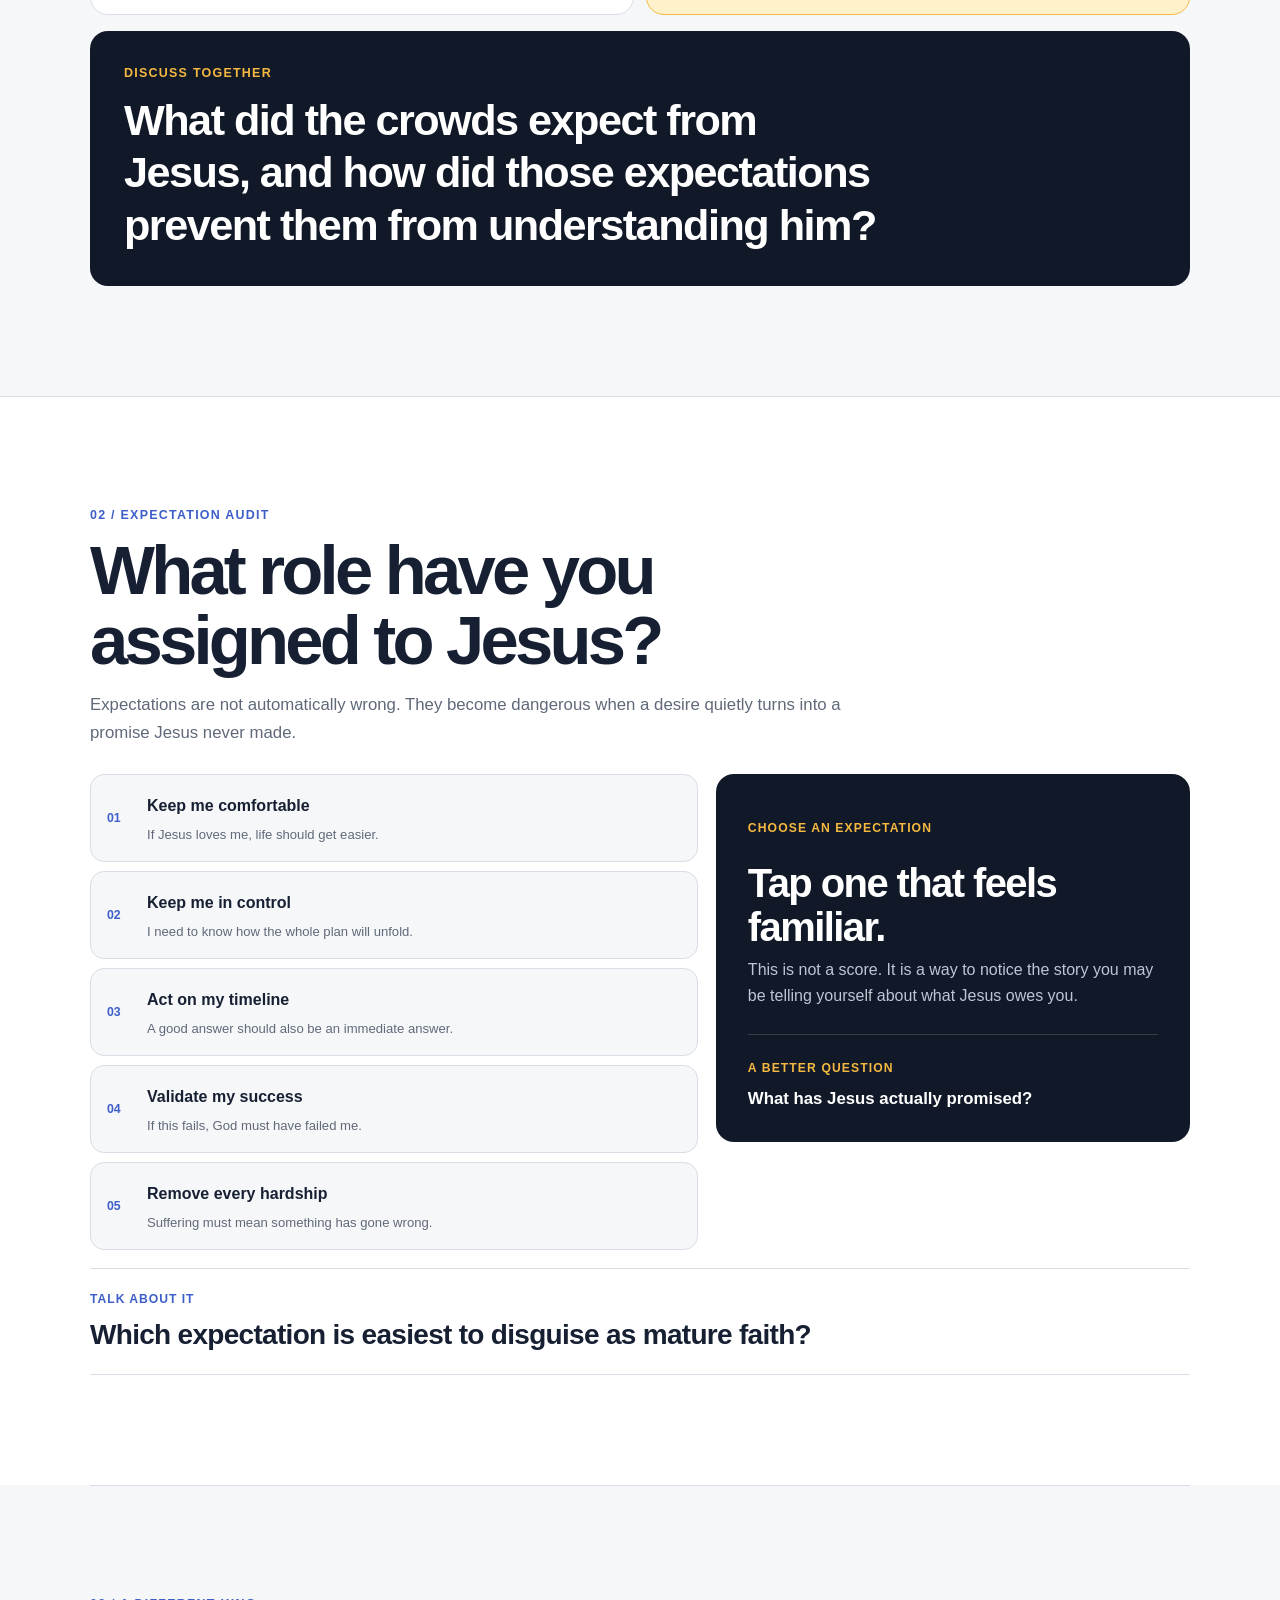
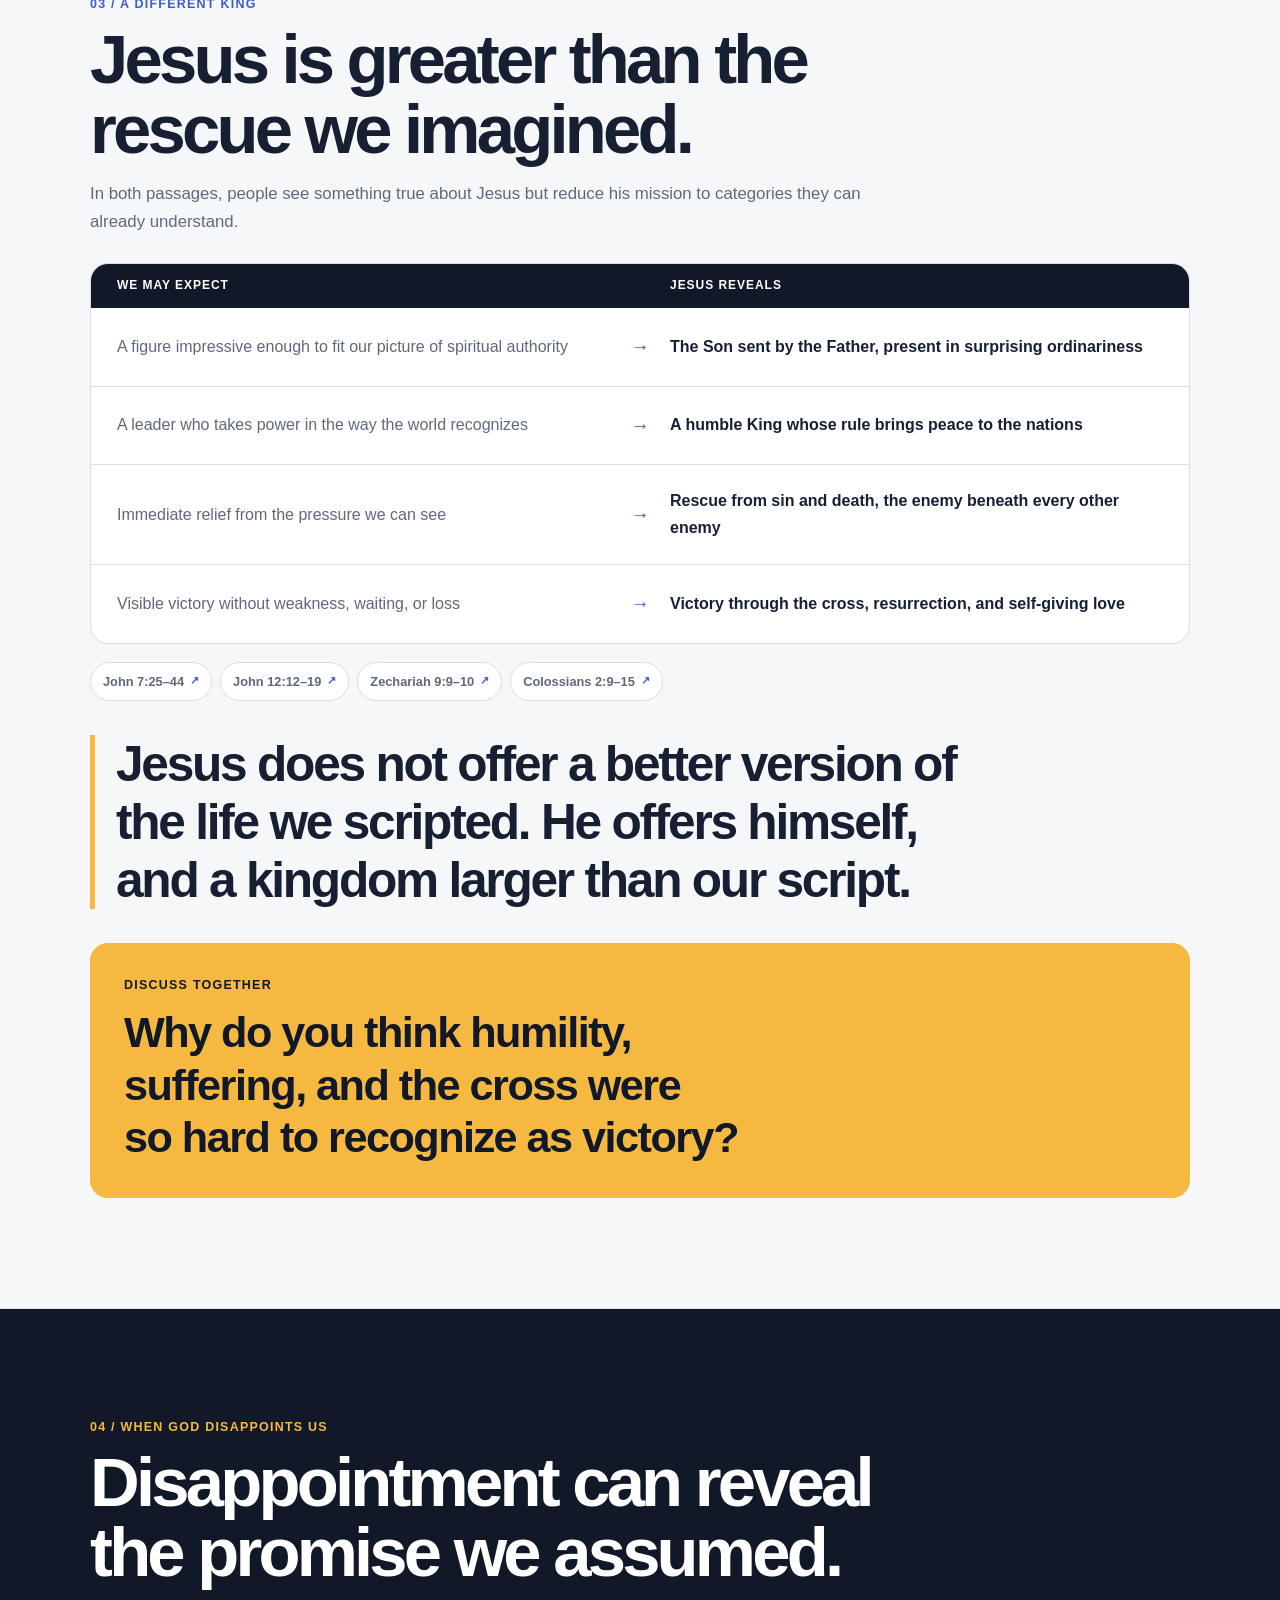
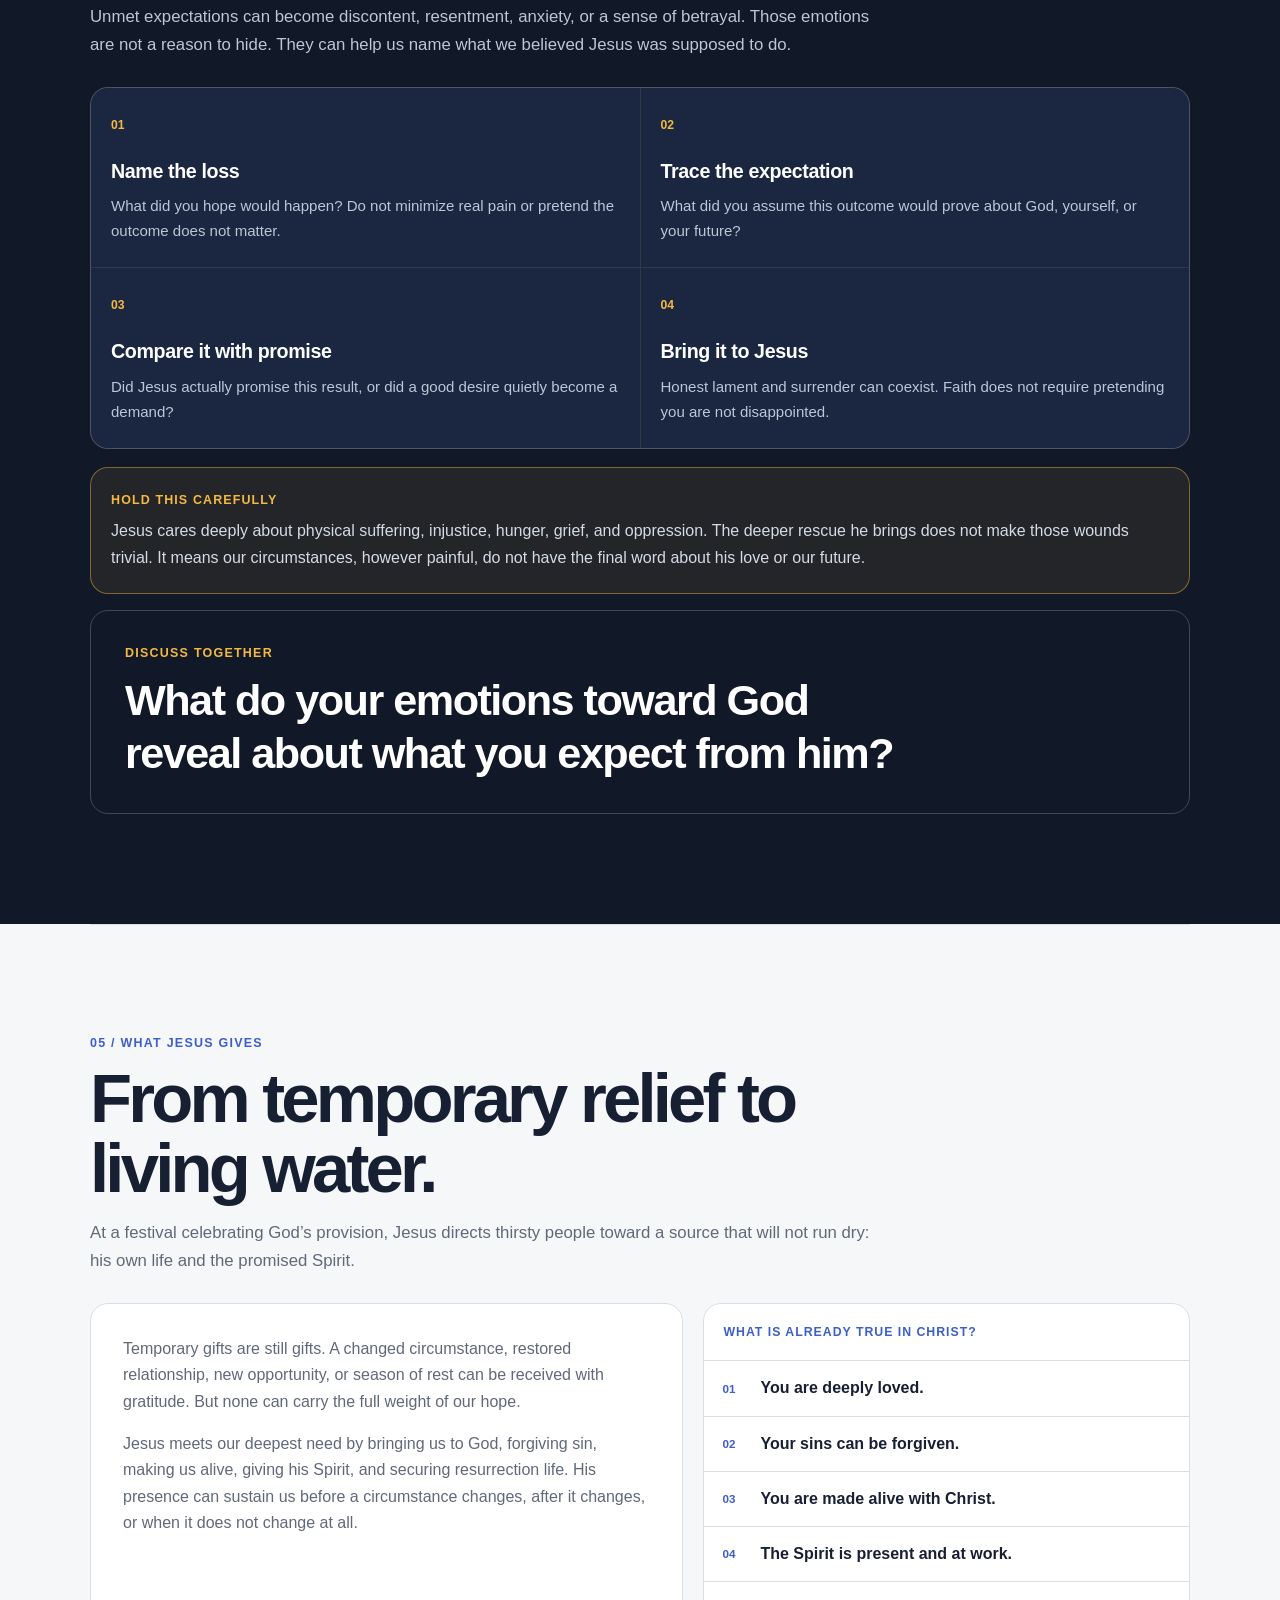
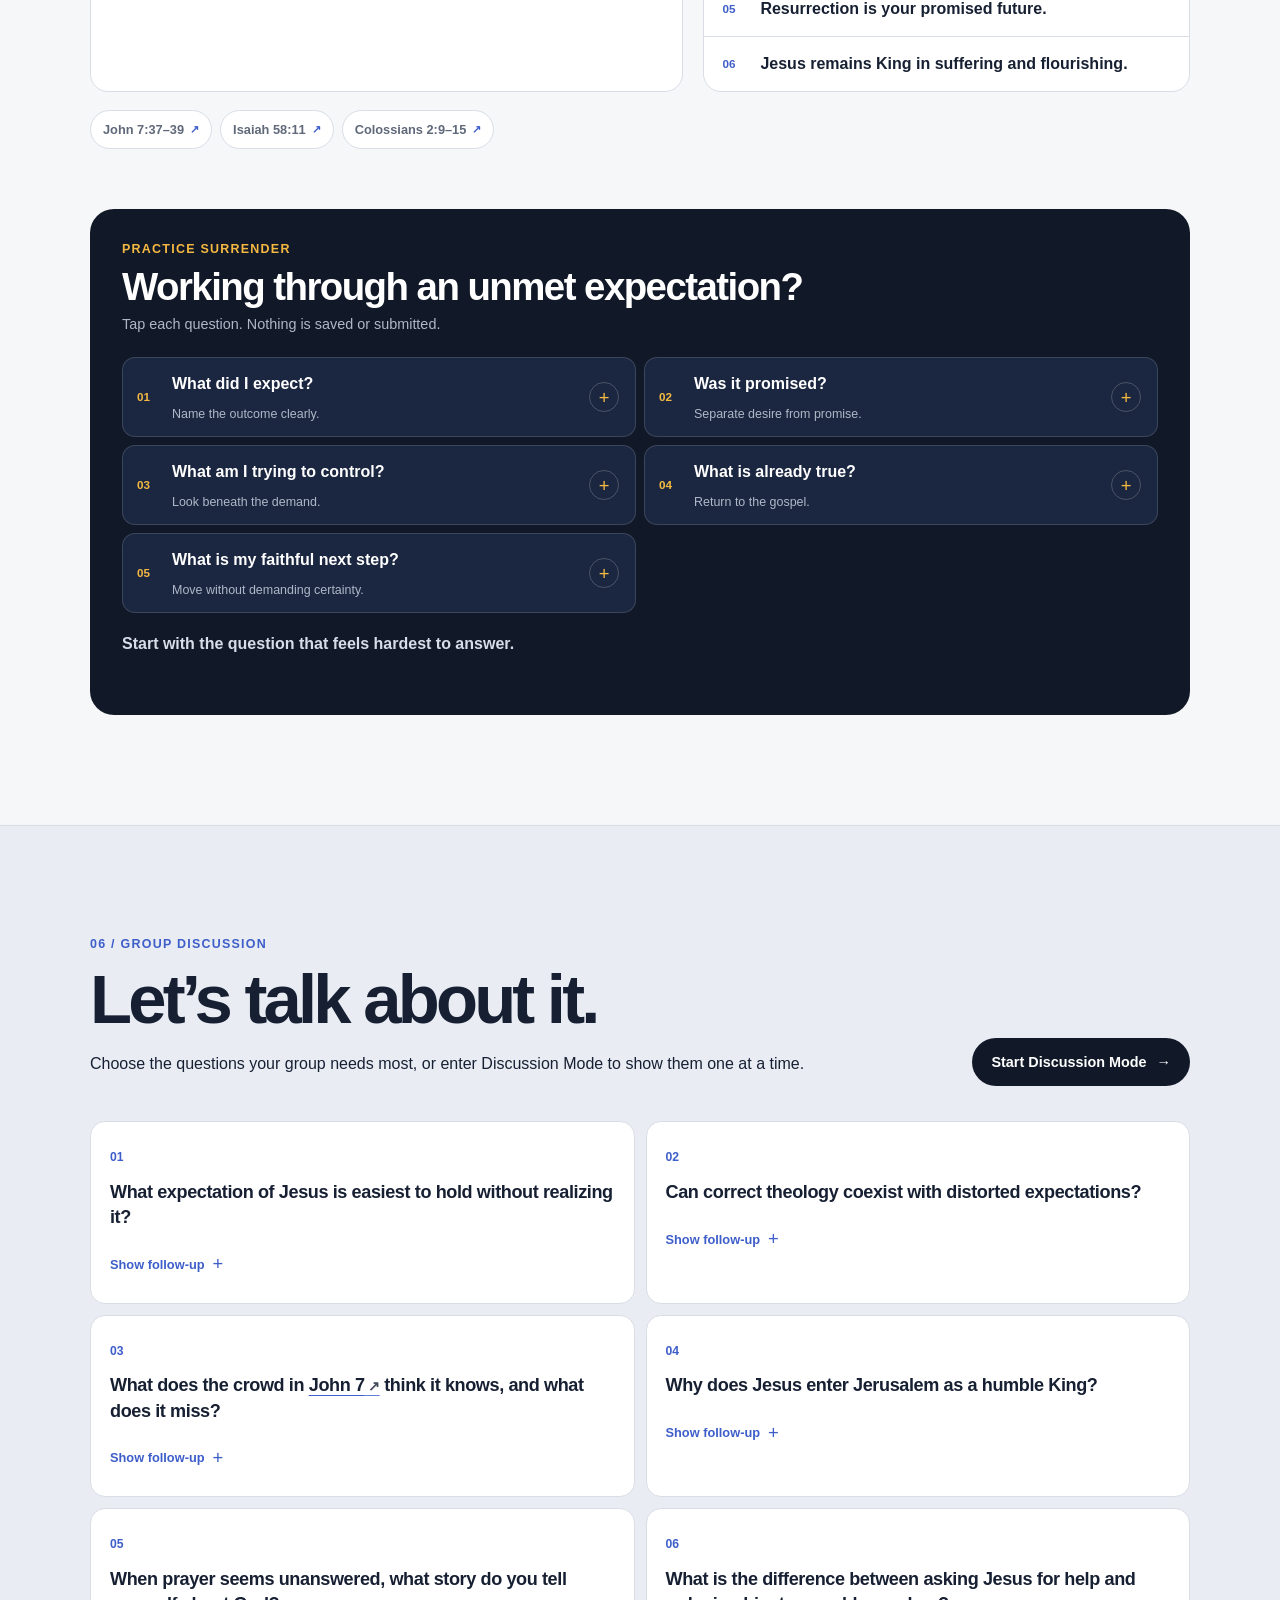
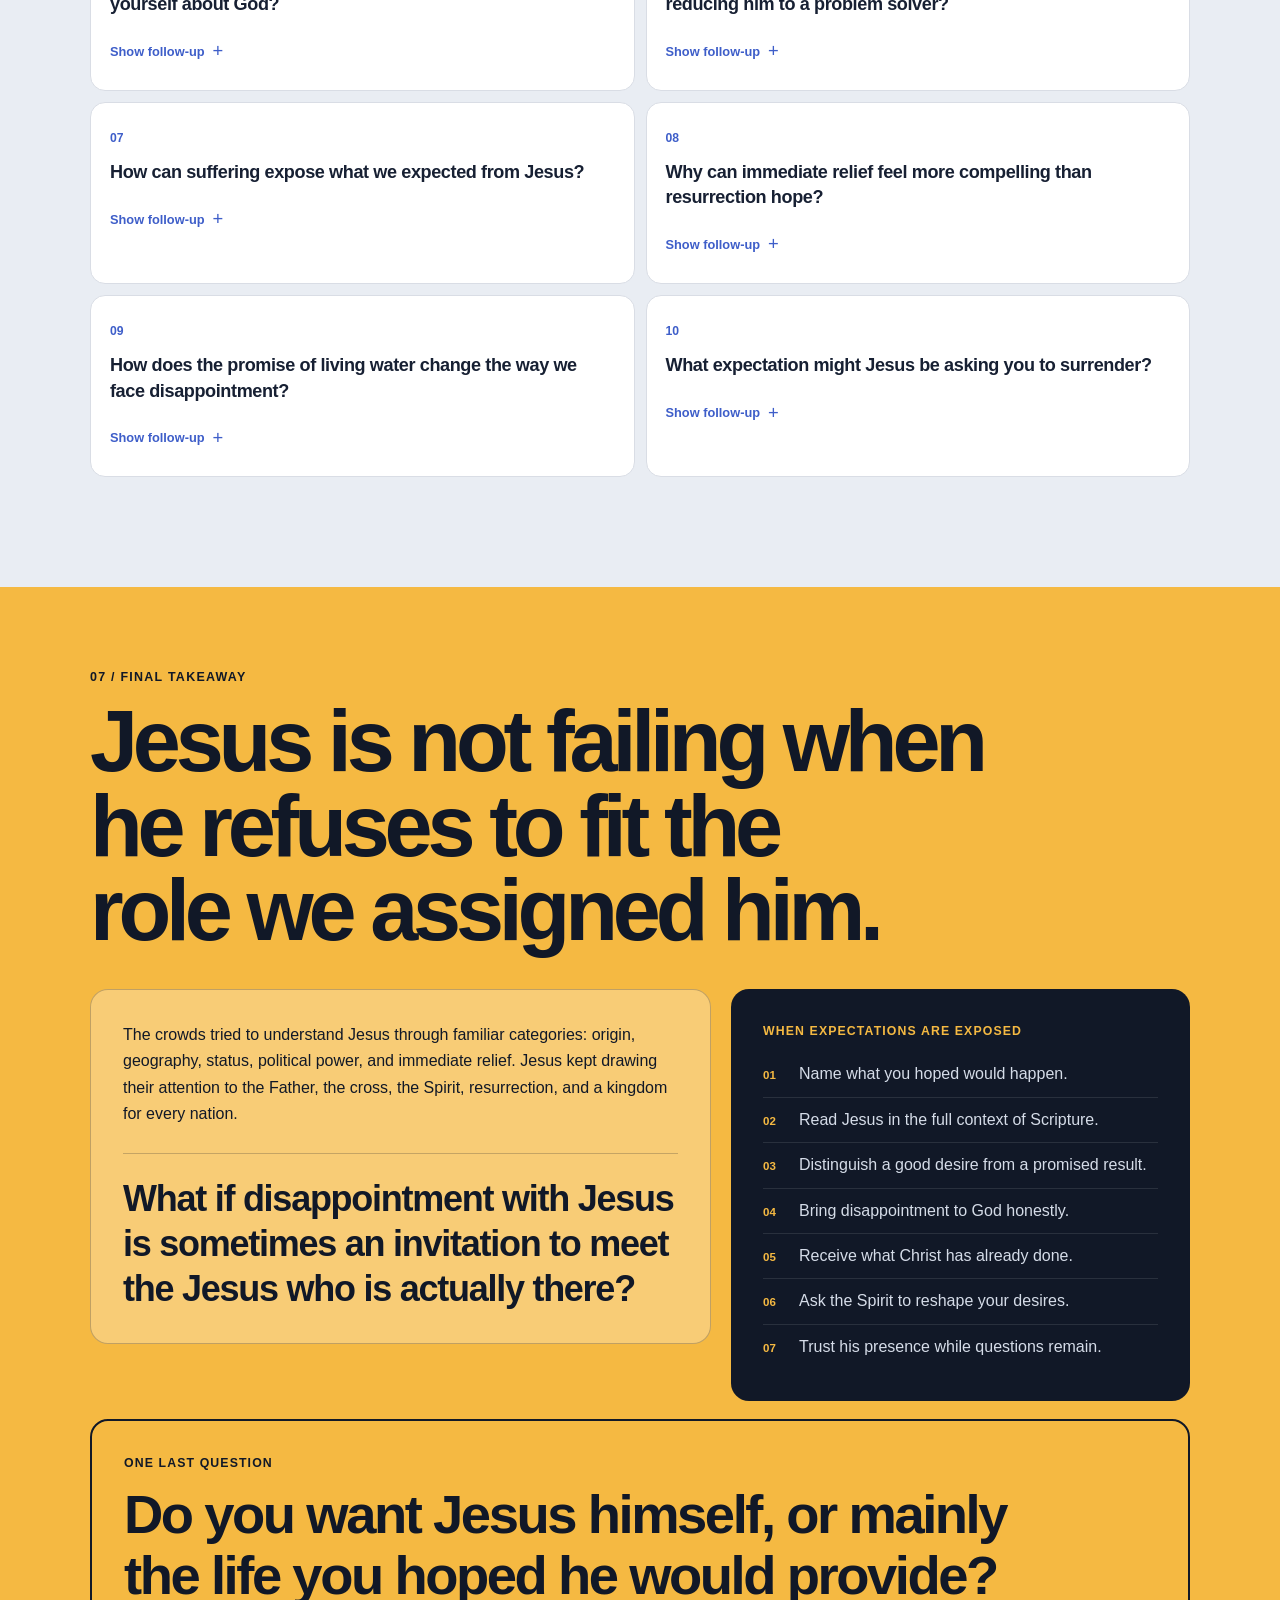
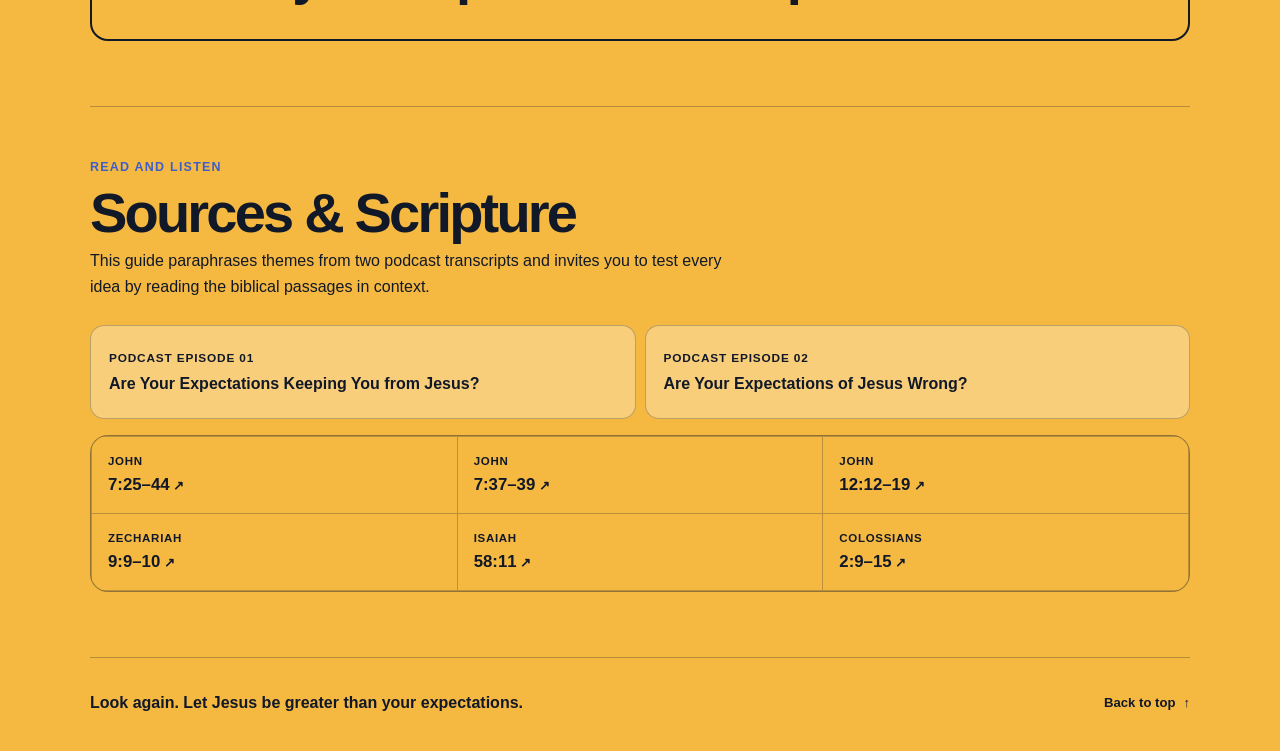
==== commit bf7ff13c: "Link every remaining Scripture mention - Hero eyebrow and scene-card labels on the main page, and th" ====
--- a/index.html
+++ b/index.html
@@ -19,7 +19,7 @@
 
     <header class="hero" id="top">
       <div class="hero__inner shell">
-        <p class="eyebrow">Small-group discussion · John 7 + John 12</p>
+        <p class="eyebrow">Small-group discussion · <a class="verse-link" href="https://www.bible.com/bible/1/JHN.7.KJV" target="_blank" rel="noopener noreferrer">John 7</a> + <a class="verse-link" href="https://www.bible.com/bible/1/JHN.12.KJV" target="_blank" rel="noopener noreferrer">John 12</a></p>
         <h1>Are Your <span>Expectations</span> Keeping You from Jesus?</h1>
         <p class="hero__prompt">What happens when Jesus is faithful, but he does not do what we expected?</p>
 
@@ -66,12 +66,12 @@
 
         <div class="scene-grid">
           <article class="scene-card">
-            <p class="scene-card__label">John 7</p>
+            <p class="scene-card__label"><a class="verse-link" href="https://www.bible.com/bible/1/JHN.7.25-44.KJV" target="_blank" rel="noopener noreferrer">John 7</a></p>
             <h3>Too ordinary to recognize</h3>
             <p>The crowd focuses on what it thinks it knows about Jesus: where he came from, where he might go, and whether he fits its picture of the Messiah. Jesus keeps pointing beyond their categories to the Father who sent him and the Spirit he will give.</p>
           </article>
           <article class="scene-card scene-card--accent">
-            <p class="scene-card__label">John 12</p>
+            <p class="scene-card__label"><a class="verse-link" href="https://www.bible.com/bible/1/JHN.12.12-19.KJV" target="_blank" rel="noopener noreferrer">John 12</a></p>
             <h3>The King they tried to define</h3>
             <p>The crowd welcomes Jesus with royal language, yet his humble entrance points to a victory larger than political relief. He will defeat sin and death through suffering, resurrection, and peace.</p>
           </article>
@@ -330,7 +330,7 @@
             </article>
             <article class="question-card" data-question>
               <span>03</span>
-              <h3>What does the crowd in John 7 think it knows, and what does it miss?</h3>
+              <h3>What does the crowd in <a class="verse-link" href="https://www.bible.com/bible/1/JHN.7.25-44.KJV" target="_blank" rel="noopener noreferrer">John 7</a> think it knows, and what does it miss?</h3>
               <button type="button" aria-expanded="false">Show follow-up <i aria-hidden="true">+</i></button>
               <p hidden>Where do confidence, familiarity, or incomplete biblical knowledge make us less curious about who Jesus really is?</p>
             </article>
--- a/styles.css
+++ b/styles.css
@@ -1599,6 +1599,16 @@
   opacity: 0.8;
 }
 
+.eyebrow .verse-link,
+.scene-card__label .verse-link {
+  text-decoration-color: currentColor;
+}
+
+.question-card h3 .verse-link,
+.dialog-question h2 .verse-link {
+  text-decoration-color: var(--blue);
+}
+
 .site-footer__links {
   display: flex;
   flex-wrap: wrap;
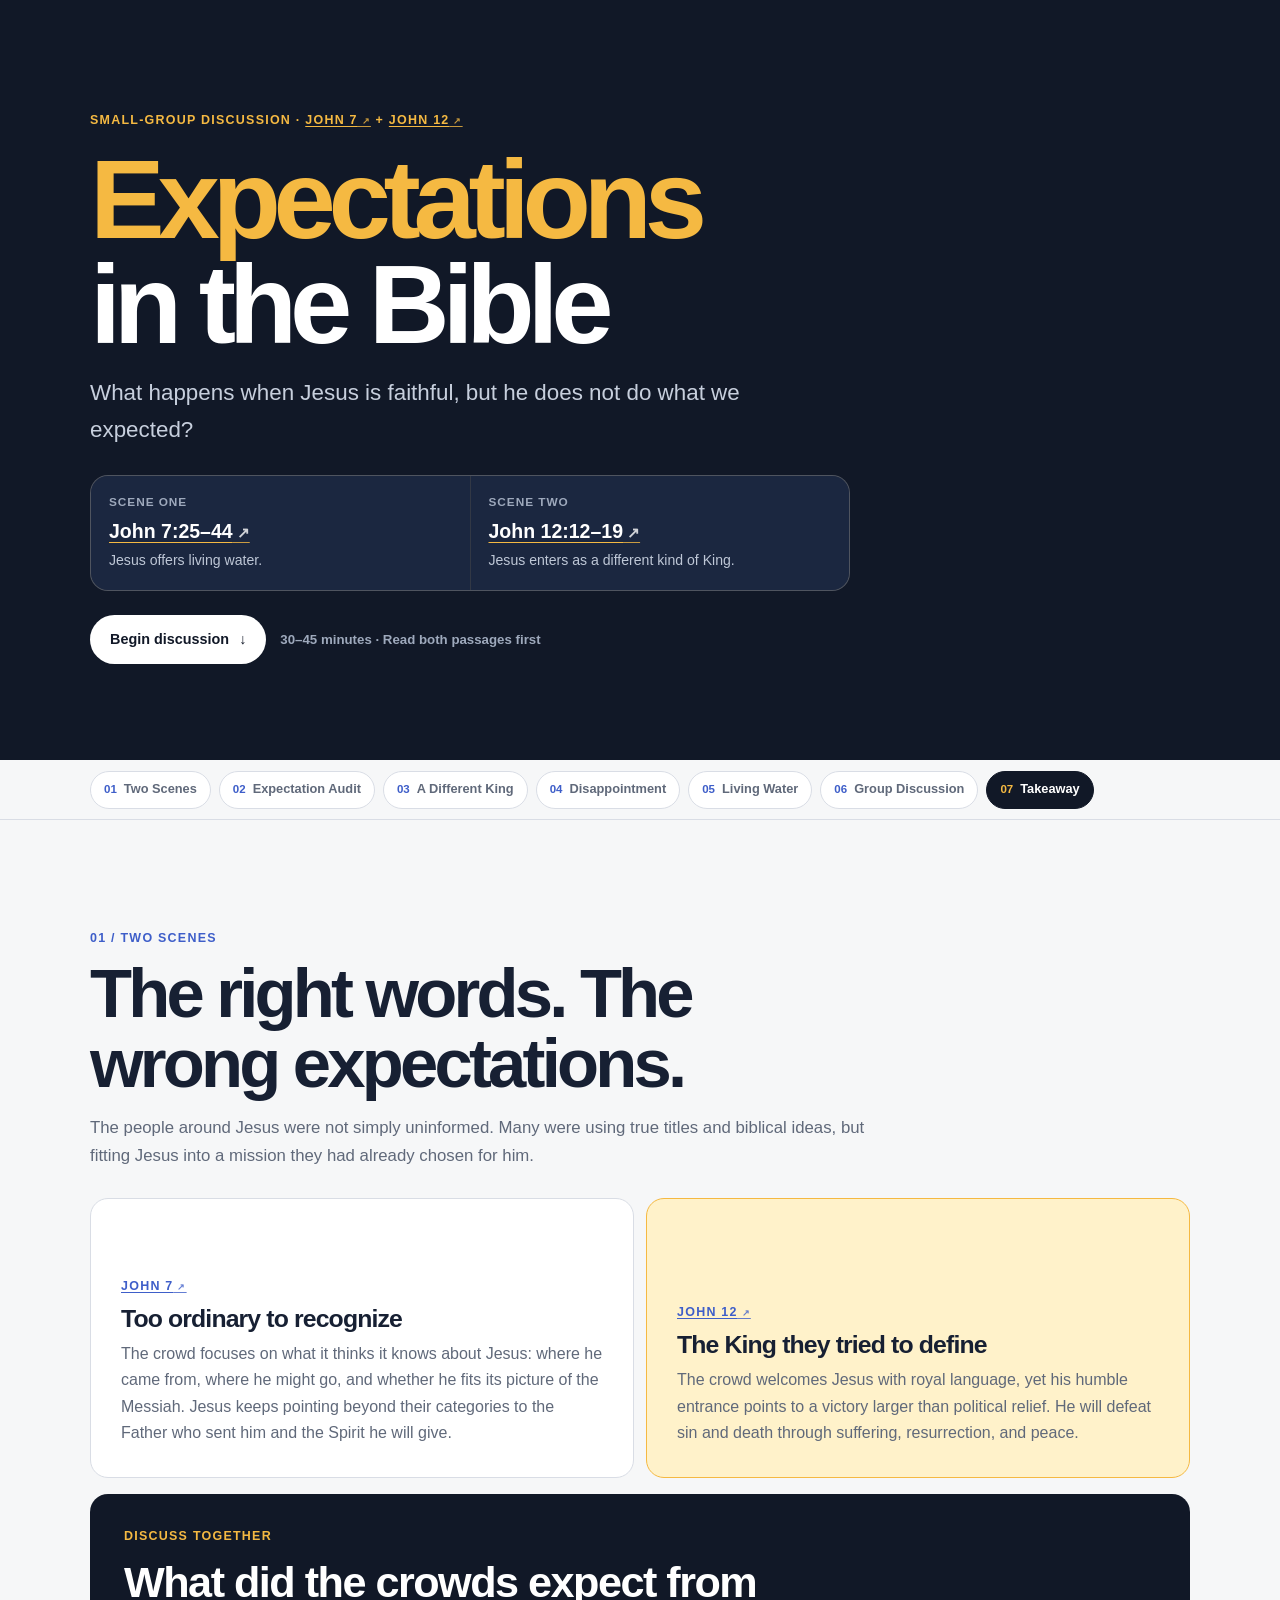
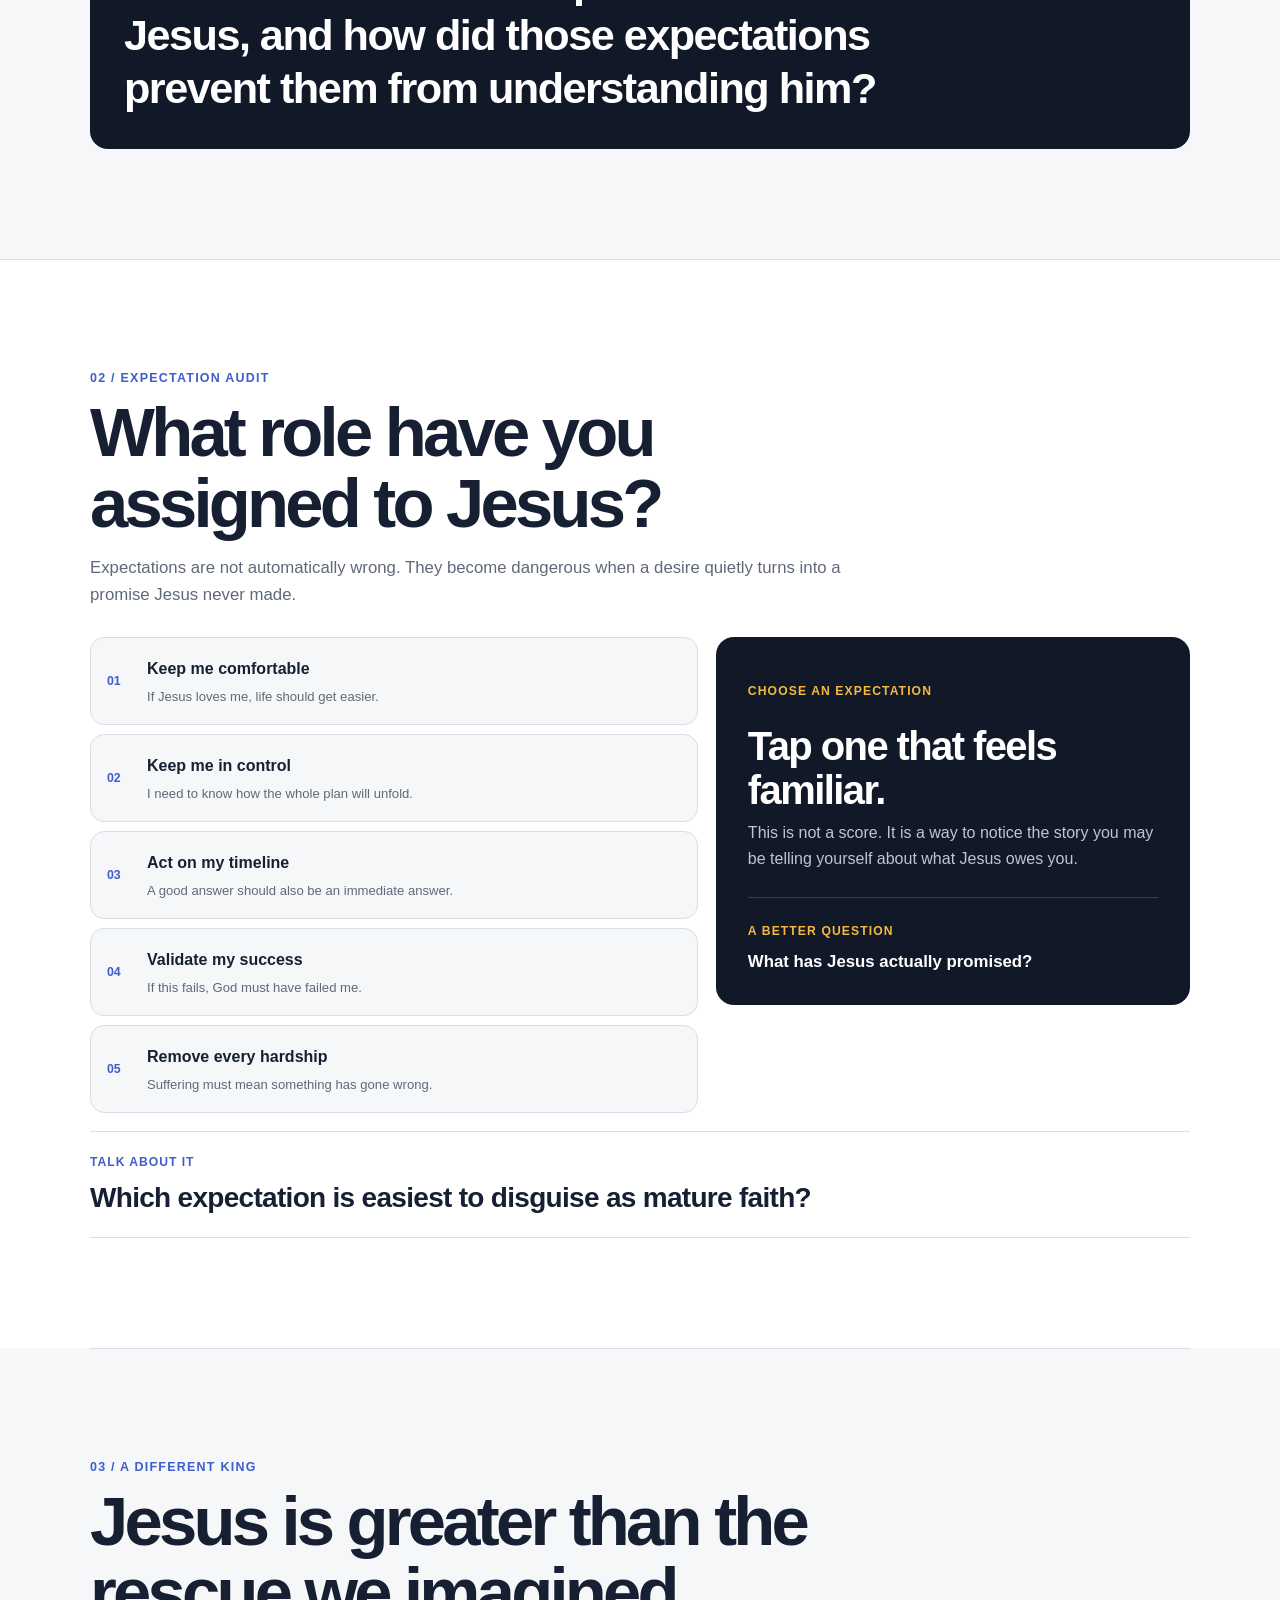
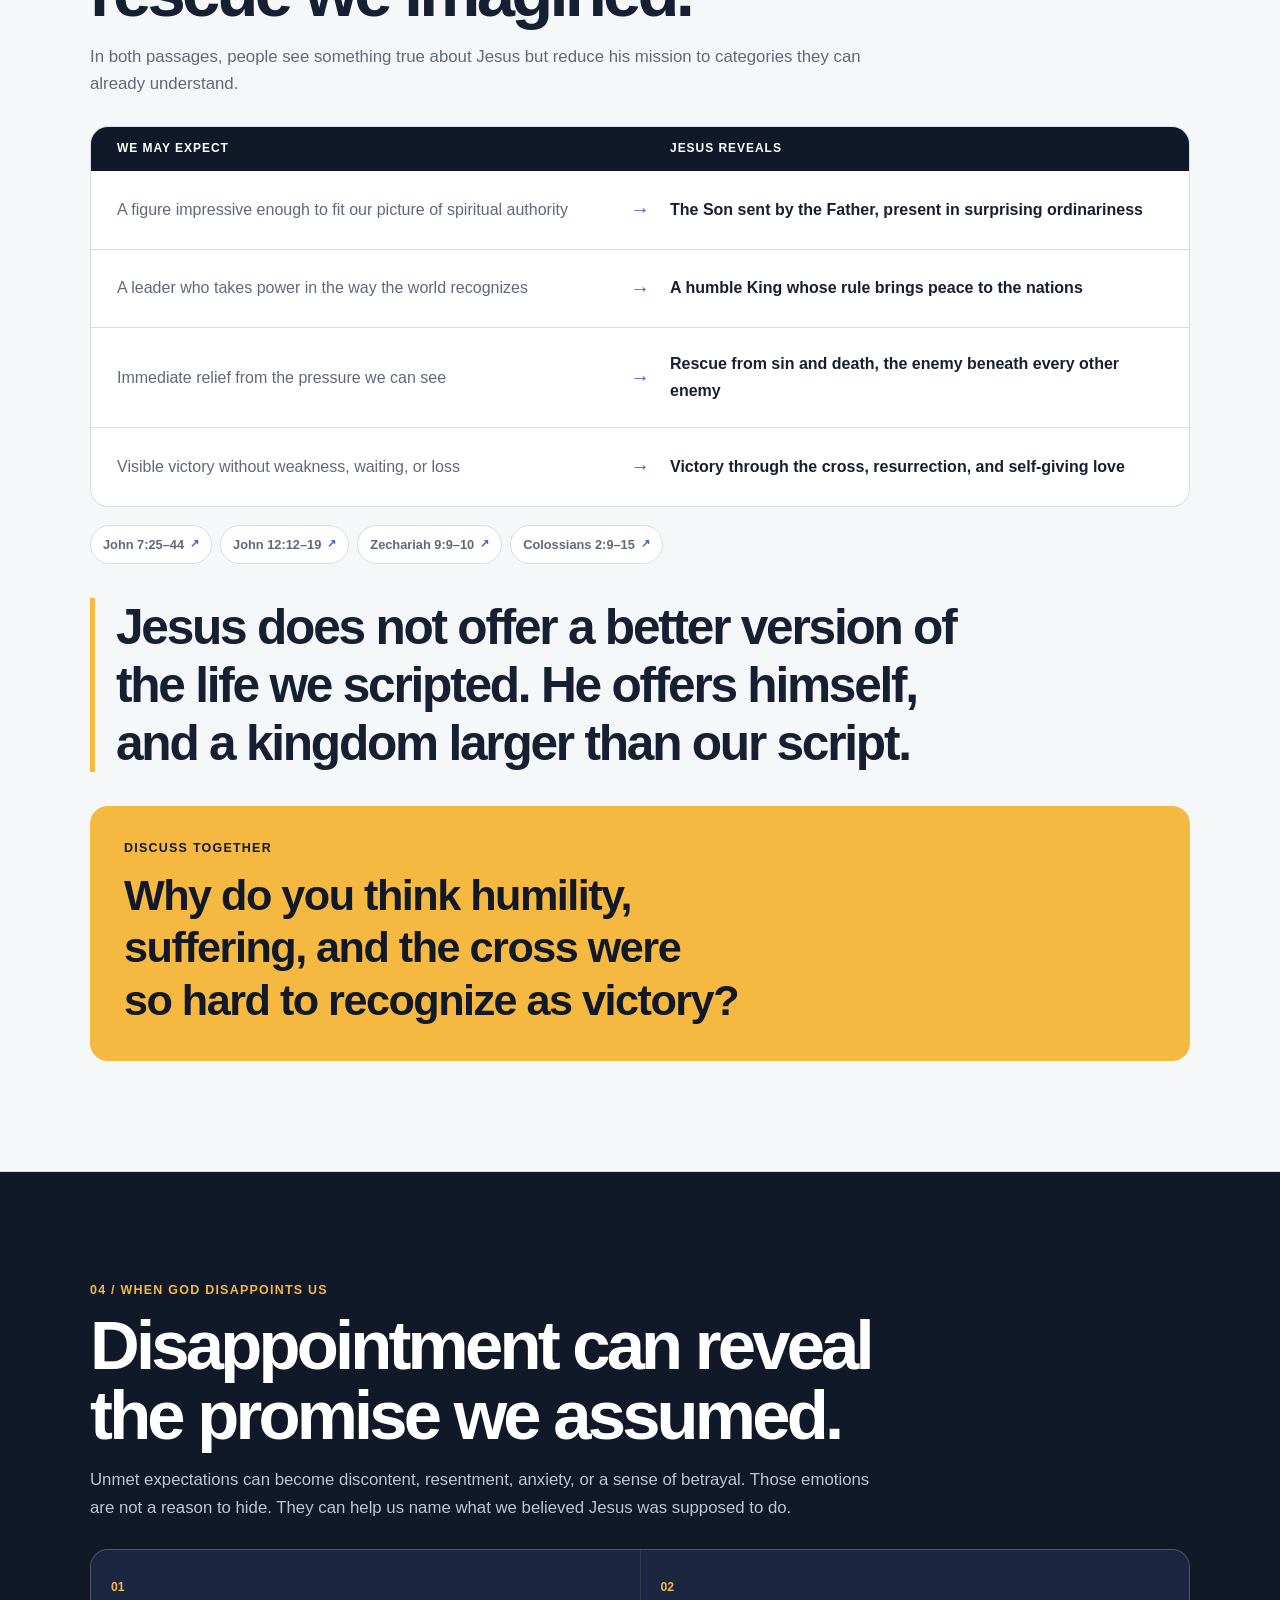
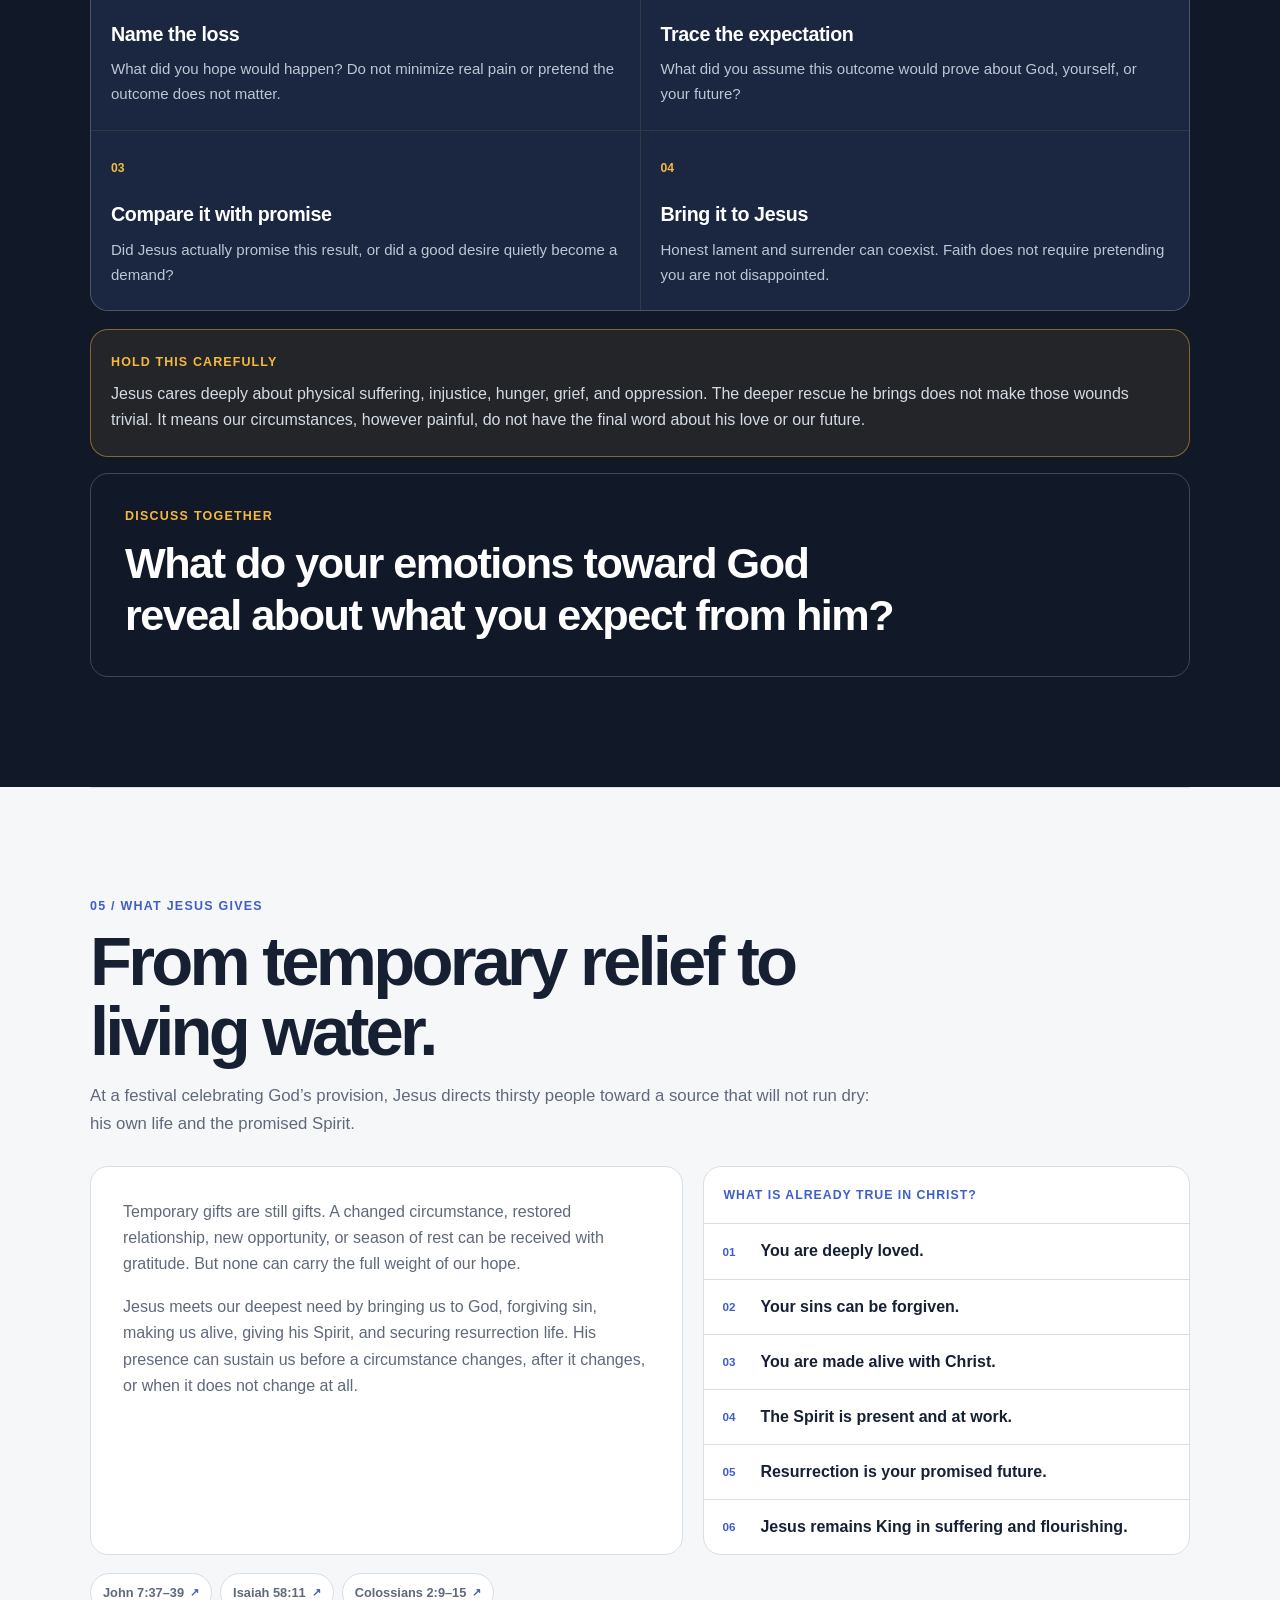
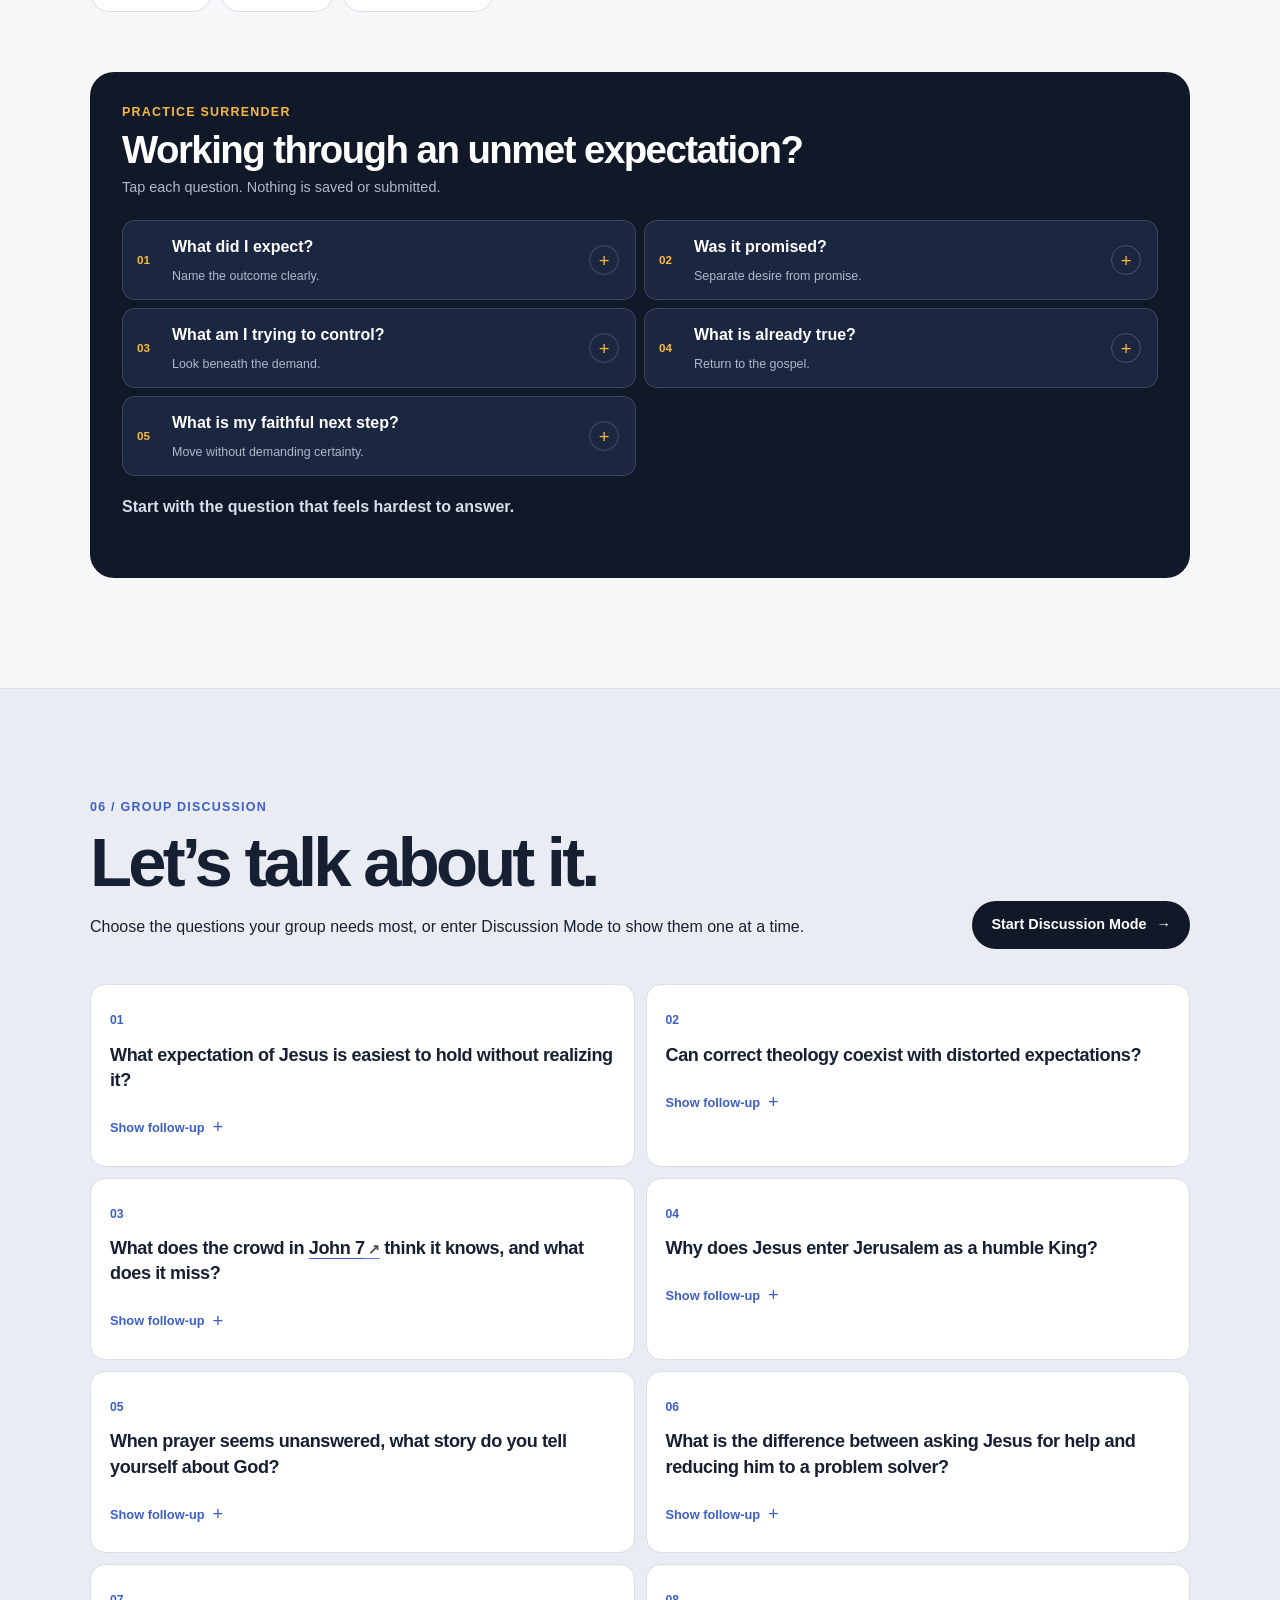
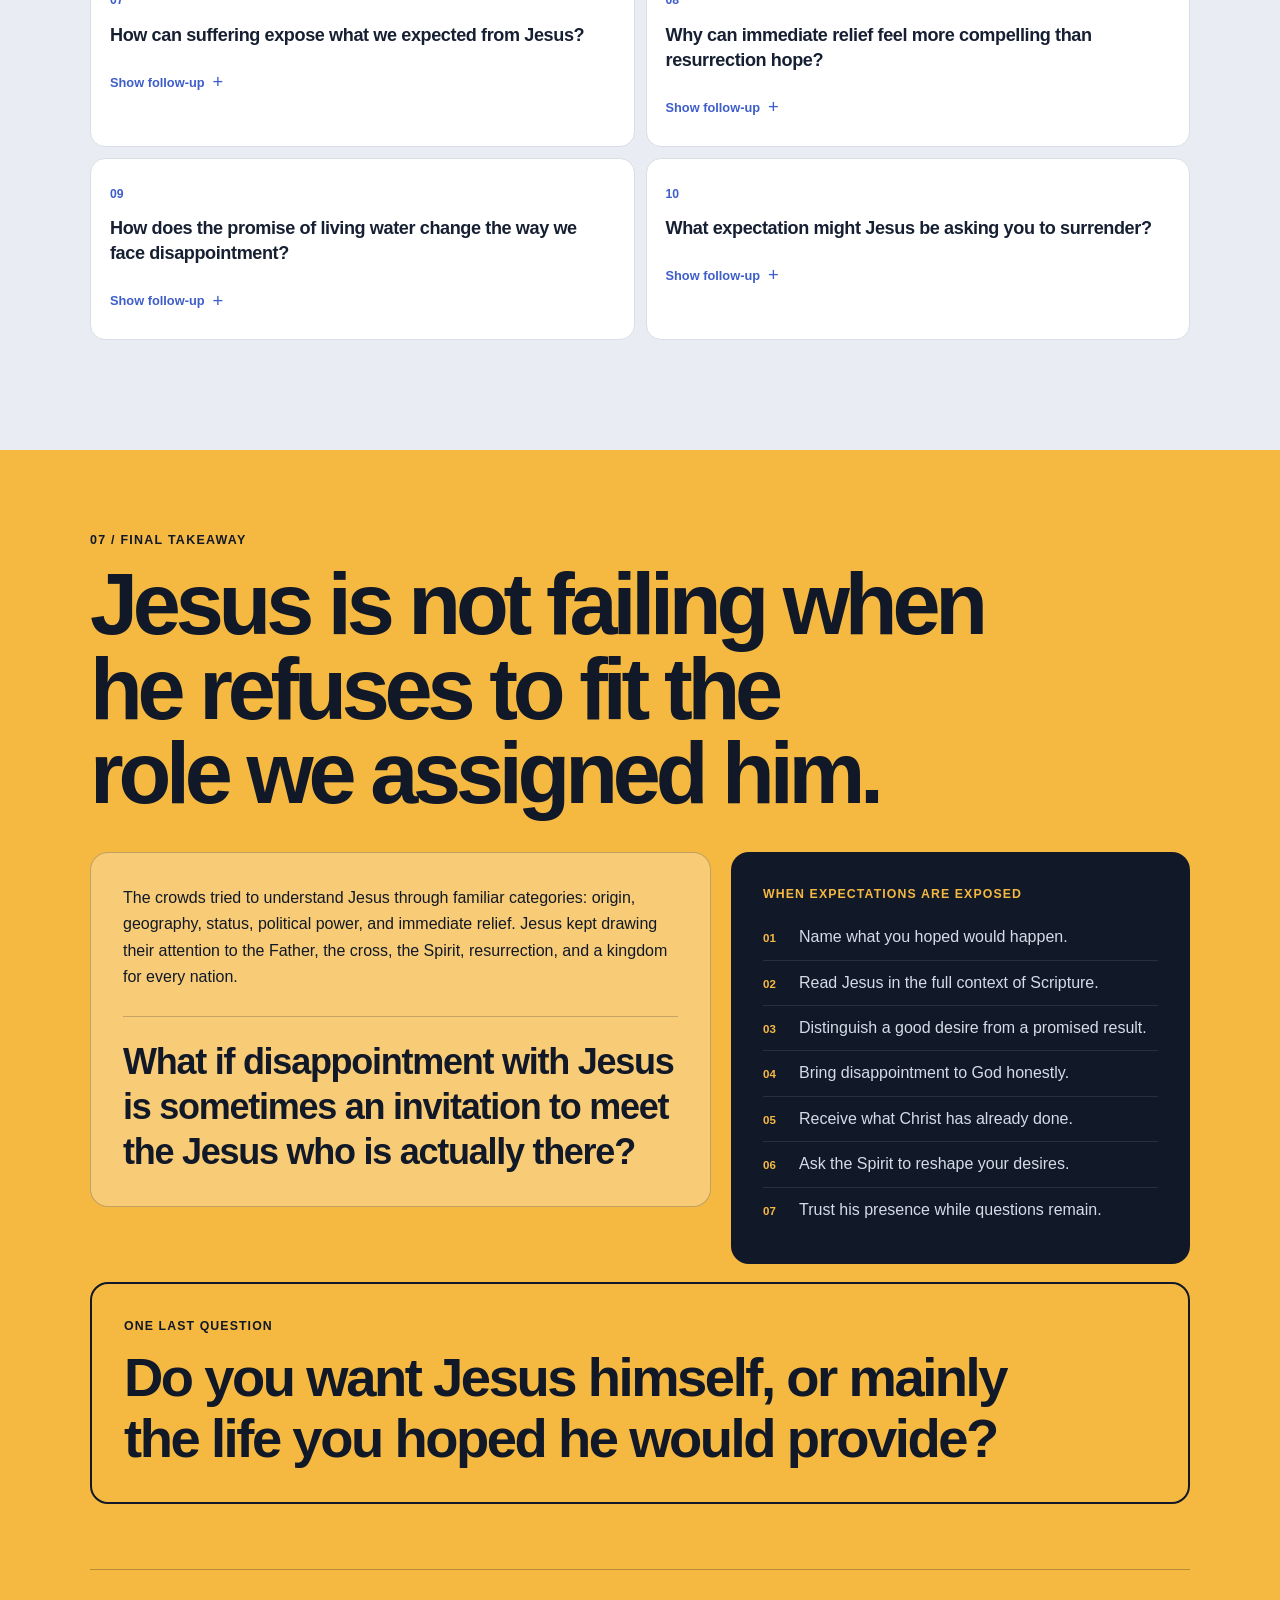
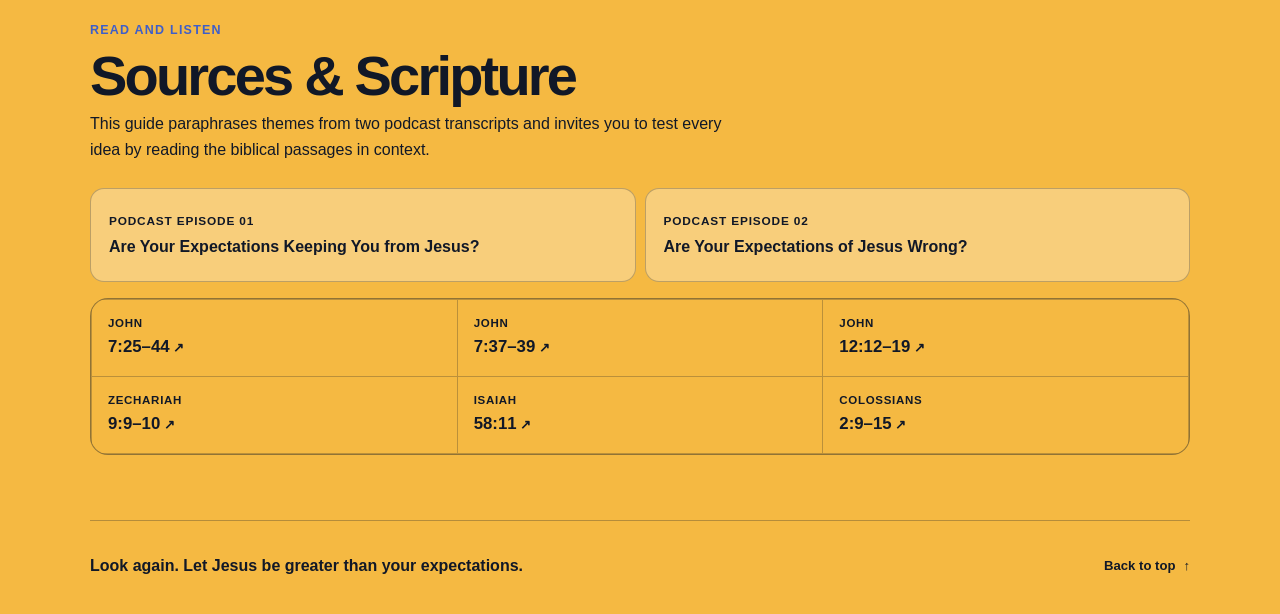
==== commit 02f0d75a: "Rename the guide to Expectations in the Bible Page titles, Open Graph title, hero heading, leader gu" ====
--- a/index.html
+++ b/index.html
@@ -6,9 +6,9 @@
     <meta name="theme-color" content="#111827">
     <meta name="description" content="A mobile-first small-group discussion about the expectations we place on Jesus, based on John 7 and John 12.">
     <meta property="og:type" content="website">
-    <meta property="og:title" content="Are Your Expectations Keeping You from Jesus?">
+    <meta property="og:title" content="Expectations in the Bible">
     <meta property="og:description" content="A 30–45 minute discussion companion based on John 7 and John 12.">
-    <title>Are Your Expectations Keeping You from Jesus?</title>
+    <title>Expectations in the Bible</title>
     <link rel="icon" type="image/svg+xml" href="data:image/svg+xml,%3Csvg xmlns='http://www.w3.org/2000/svg' viewBox='0 0 64 64'%3E%3Crect width='64' height='64' rx='16' fill='%23111827'/%3E%3Cpath d='M17 21h30M17 32h20M17 43h12' stroke='%23f5b942' stroke-width='6' stroke-linecap='round'/%3E%3C/svg%3E">
     <link rel="stylesheet" href="styles.css">
     <script src="script.js" defer></script>
@@ -20,7 +20,7 @@
     <header class="hero" id="top">
       <div class="hero__inner shell">
         <p class="eyebrow">Small-group discussion · <a class="verse-link" href="https://www.bible.com/bible/1/JHN.7.KJV" target="_blank" rel="noopener noreferrer">John 7</a> + <a class="verse-link" href="https://www.bible.com/bible/1/JHN.12.KJV" target="_blank" rel="noopener noreferrer">John 12</a></p>
-        <h1>Are Your <span>Expectations</span> Keeping You from Jesus?</h1>
+        <h1><span>Expectations</span> in the Bible</h1>
         <p class="hero__prompt">What happens when Jesus is faithful, but he does not do what we expected?</p>
 
         <div class="passage-pair" role="group" aria-label="Primary passages">
